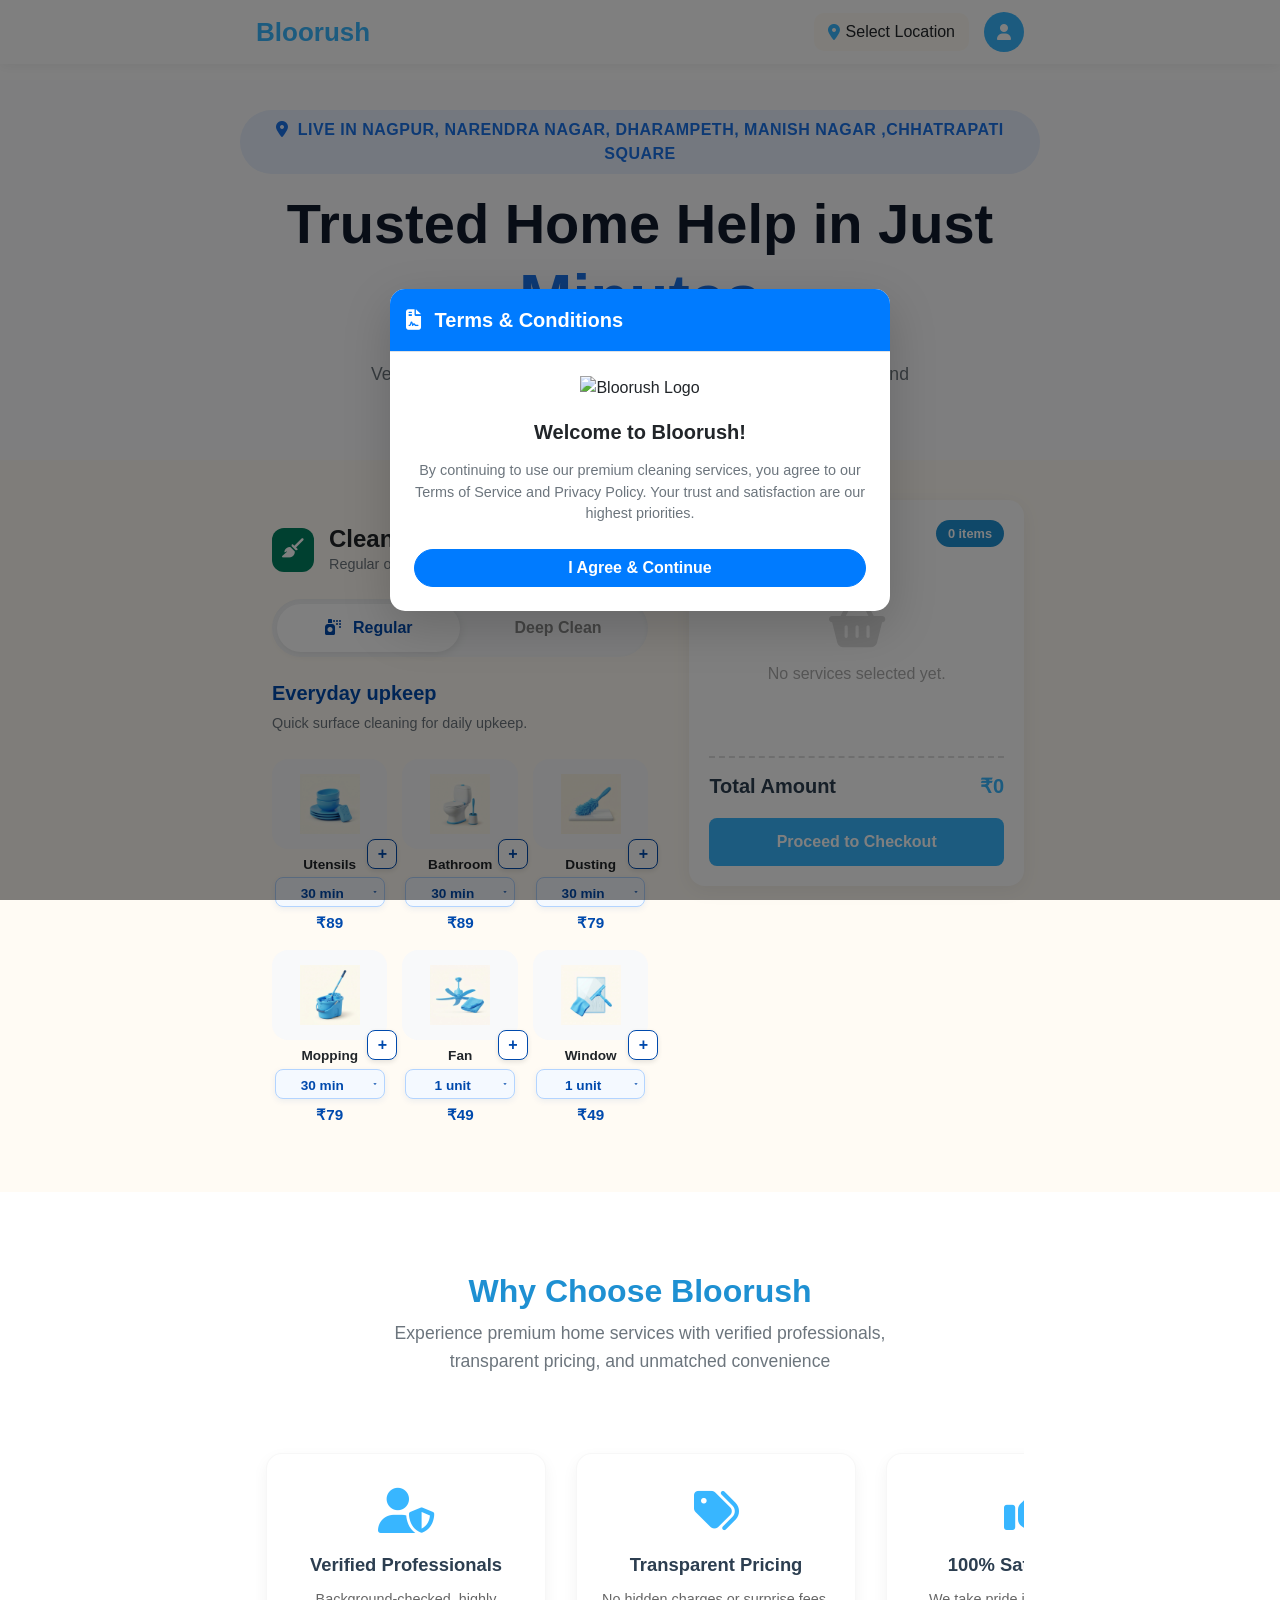
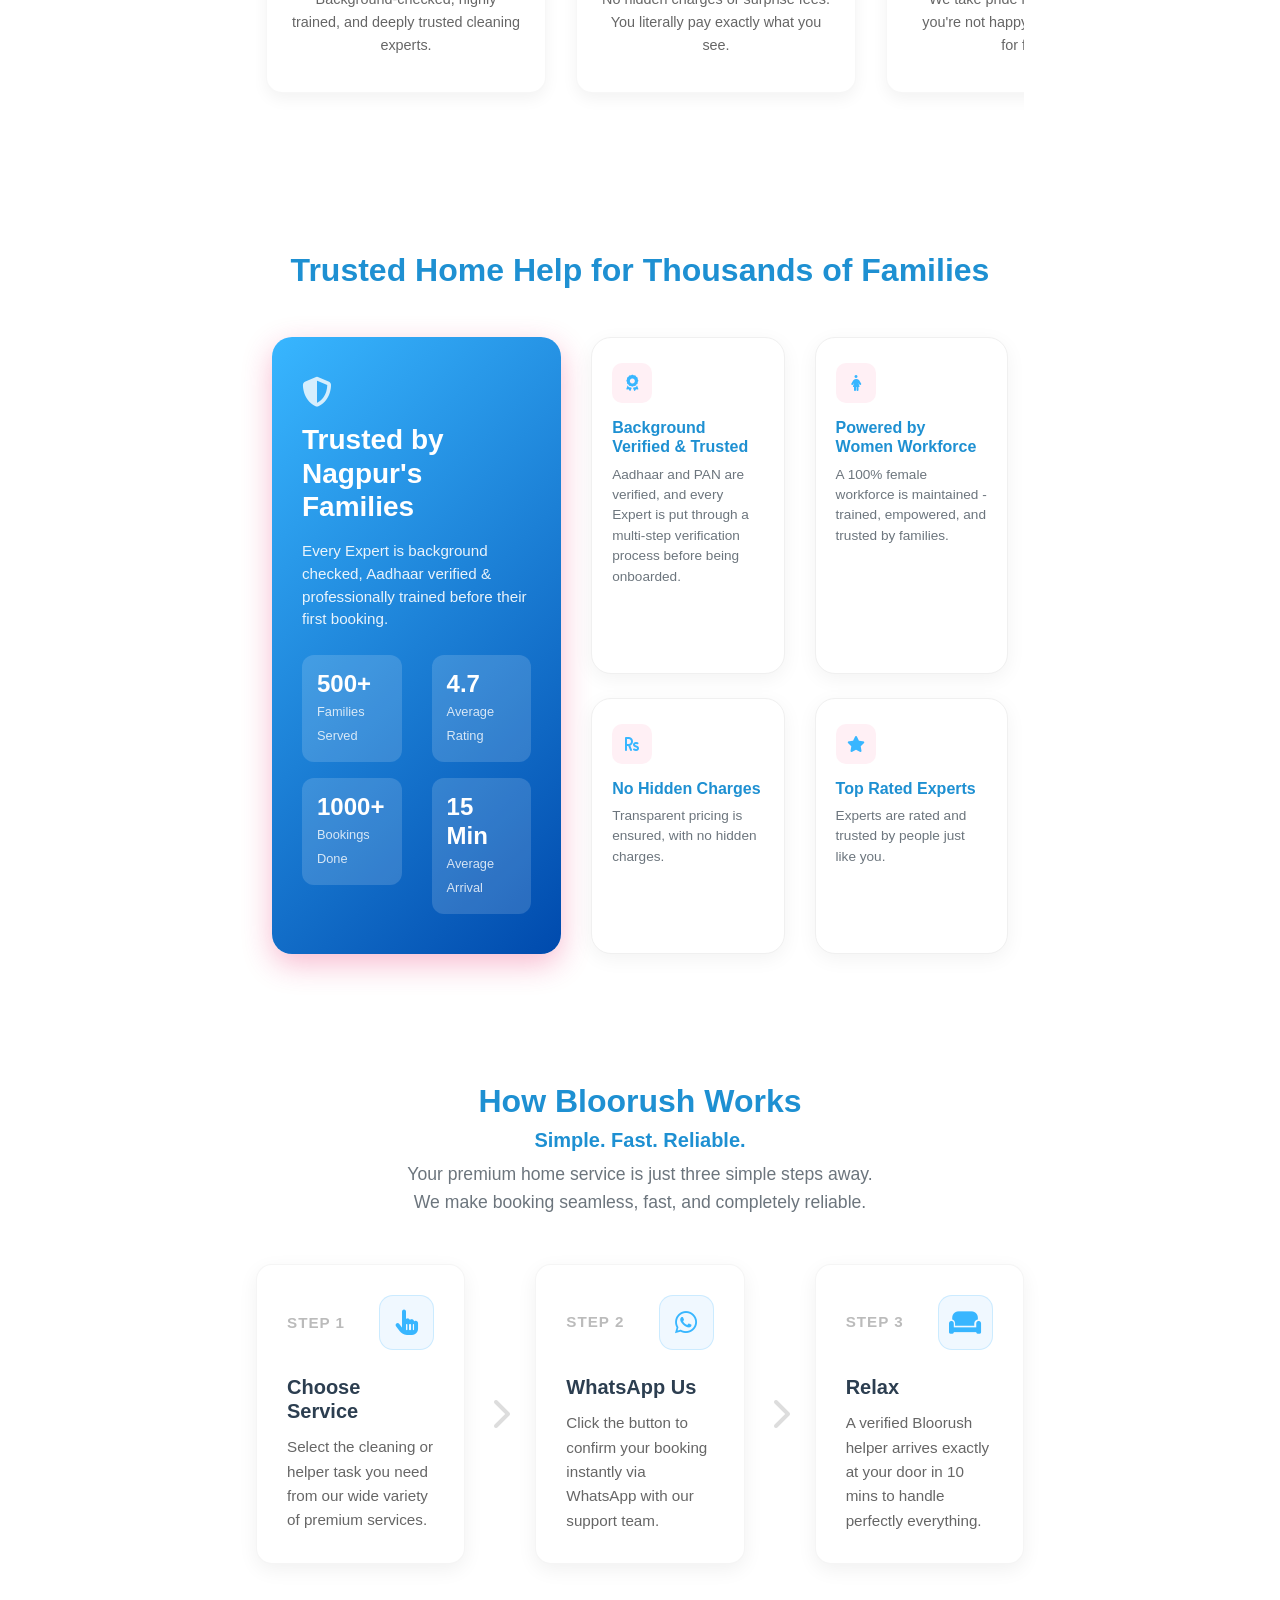
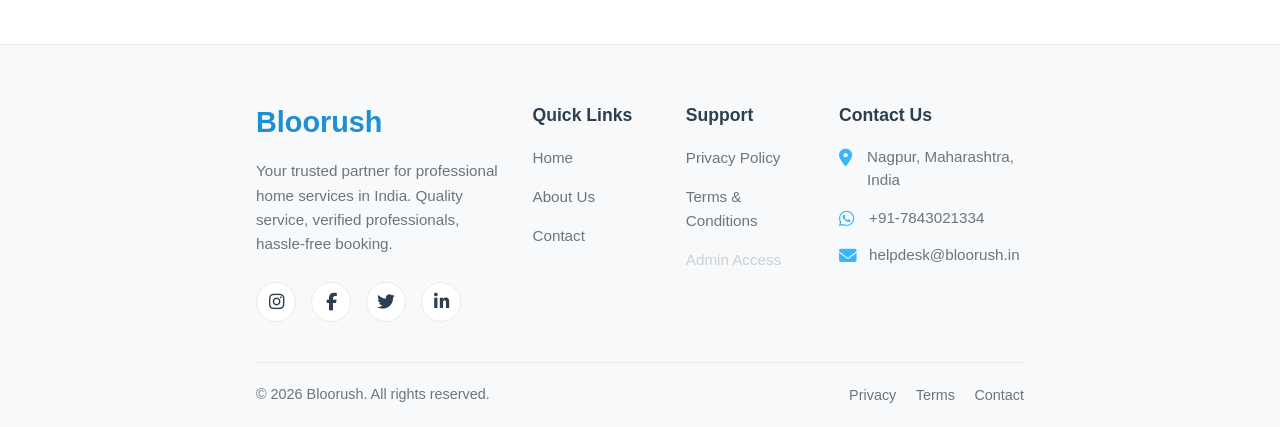
==== index.html @ f69204b5 "Enforce phone number check and refactor analytics recording" ====
<!DOCTYPE html>
<html lang="en">

<head>
    <meta charset="UTF-8">
    <meta name="viewport" content="width=device-width, initial-scale=1.0">
    <meta name="google-site-verification" content="ekHB5J8bv_vwu35SylEJCWi3owZSbwp3M8ECFy2HFas" />
    <title>Bloorush</title>

    <!-- Bootstrap CSS -->
    <link rel="stylesheet" href="https://stackpath.bootstrapcdn.com/bootstrap/4.5.2/css/bootstrap.min.css">

    <!-- Font Awesome -->
    <link rel="stylesheet" href="https://cdnjs.cloudflare.com/ajax/libs/font-awesome/6.5.0/css/all.min.css">

    <!-- Custom CSS -->
    <link rel="stylesheet" href="style.css">
    <!-- Google tag (gtag.js) -->
<script async src="https://www.googletagmanager.com/gtag/js?id=G-ZGQX5KT6FE"></script>
<script>
  window.dataLayer = window.dataLayer || [];
  function gtag(){dataLayer.push(arguments);}
  gtag('js', new Date());

  gtag('config', 'G-ZGQX5KT6FE');
</script>

    <!-- Firebase SDK (v9 compat) -->
    <script src="https://www.gstatic.com/firebasejs/9.22.1/firebase-app-compat.js"></script>
    <script src="https://www.gstatic.com/firebasejs/9.22.1/firebase-firestore-compat.js"></script>

<script src="https://cdn.jsdelivr.net/npm/chart.js"></script>

    <style>
        /* Glassmorphism Admin Dashboard */
        #adminPanelSection {
            background: linear-gradient(135deg, #e0c3fc 0%, #8ec5fc 100%) !important;
        }
        .glass-card {
            background: rgba(255, 255, 255, 0.45) !important;
            backdrop-filter: blur(15px) !important;
            -webkit-backdrop-filter: blur(15px) !important;
            border: 1px solid rgba(255, 255, 255, 0.6) !important;
            box-shadow: 0 8px 32px 0 rgba(31, 38, 135, 0.15) !important;
            border-radius: 20px !important;
        }
        .glass-text {
            color: #2c3e50 !important;
            text-shadow: 0 1px 2px rgba(255,255,255,0.8);
        }
        /* Make nav tabs glassy too */
        #adminTab .nav-link {
            background: rgba(255, 255, 255, 0.2);
            border: 1px solid rgba(255, 255, 255, 0.3);
            border-radius: 12px 12px 0 0;
            margin-right: 5px;
            color: #2c3e50;
            backdrop-filter: blur(5px);
        }
        #adminTab .nav-link.active {
            background: rgba(255, 255, 255, 0.6);
            border-bottom-color: transparent;
            font-weight: 800;
        }
    </style>

</head>

<body>

    <!-- NAVBAR -->
    <nav class="navbar custom-navbar fixed-top">
        <div class="navbar-container">

            <!-- Logo -->
            <div class="logo-text" onclick="reloadPage()">Bloorush</div>

            <!-- Right -->
            <div class="nav-right">

                <!-- Location -->
                <div class="location-box" onclick="getLocation()">
                    <i class="fas fa-map-marker-alt"></i>
                    <span id="locationText">Select Location</span>
                </div>

                <!-- Account -->
                <div class="dropdown">
                    <div class="account-icon" data-toggle="dropdown">
                        <i class="fas fa-user"></i>
                    </div>

                    <div class="dropdown-menu dropdown-menu-right" id="navbarAuthLinks">
                        <!-- Links injected dynamically via JS -->
                        <a class="dropdown-item" href="#" onclick="openLogin(event)">Login / Register</a>
                    </div>
                </div>

            </div>
        </div>
    </nav>

    <!-- BOOKING HISTORY MODAL (PERSISTENT DATA TABLE) -->
    <div class="modal fade" id="bookingModal">
        <div class="modal-dialog modal-dialog-centered modal-lg">
            <div class="modal-content border-0 shadow-lg" style="border-radius: 16px; overflow: hidden;">
                <div class="modal-header border-0 bg-light px-4 py-3 align-items-center">
                    <h5 class="modal-title font-weight-bold" style="color: var(--primary-dark);"><i
                            class="fas fa-history text-primary mr-2"></i>My Bookings</h5>
                    <button type="button" class="close" data-dismiss="modal">&times;</button>
                </div>
                <div class="modal-body p-4" id="bookingModalBody">
                    <!-- Dynamic Table Injected Here via openBookings() -->
                </div>
            </div>
        </div>
    </div>

    <!-- Auth Modal (Login/Signup) -->
    <div class="modal fade auth-modal" id="loginModal">
        <div class="modal-dialog modal-dialog-centered">
            <div class="modal-content auth-content">

                <div class="auth-header">
                    <button type="button" class="close text-white" data-dismiss="modal">&times;</button>
                    <h4 class="text-center mb-0" id="authTitle">Welcome Back</h4>
                    <p class="text-center text-white-50 mb-0 mt-1" id="authSubtitle">Login to continue</p>
                </div>

                <div class="auth-body p-4">
                    

                    <!-- Toggle Name Field for Signup -->
                    <div class="input-group mb-3 signup-field" style="display: none;">
                        <div class="input-group-prepend">
                            <span class="input-group-text"><i class="fas fa-user"></i></span>
                        </div>
                        <input type="text" class="form-control" placeholder="Full Name">
                    </div>

                    <div class="input-group mb-3">
                        <div class="input-group-prepend">
                            <span class="input-group-text"><i class="fas fa-envelope"></i></span>
                        </div>
                        <input type="email" class="form-control" placeholder="Email Address">
                    </div>

                    <div class="input-group mb-3">
                        <div class="input-group-prepend">
                            <span class="input-group-text"><i class="fas fa-lock"></i></span>
                        </div>
                        <input type="password" class="form-control" placeholder="Password">
                    </div>

                    <button class="btn auth-submit-btn btn-block shadow-sm" id="authSubmitBtn">Login</button>

                    <div class="text-center mt-3">
                        <span class="text-muted" id="authFooterText">Don't have an account?</span>
                        <a href="#" class="font-weight-bold ml-1" id="toggleAuthMode">Sign Up</a>
                    </div>
                </div>

            </div>
        </div>
    </div>

    <!-- Toast Container -->
    <div style="position: fixed; top: 100px; right: 20px; z-index: 9999;">
        <div id="authToast" class="toast hide" data-delay="4000"
            style="min-width: 250px; border-radius: 8px; box-shadow: 0 4px 12px rgba(0,0,0,0.15);">
            <div class="toast-header" style="border-radius: 8px 8px 0 0;">
                <i class="fas fa-bell mr-2" style="color: var(--primary);"></i>
                <strong class="mr-auto" id="toastTitle">Notification</strong>
                <button type="button" class="ml-2 mb-1 close" data-dismiss="toast">&times;</button>
            </div>
            <div class="toast-body bg-white" id="toastBody" style="border-radius: 0 0 8px 8px; color: #333;">
                Message goes here.
            </div>
        </div>
    </div>


    <!-- MAIN SPA WRAPPER -->
    <div id="homeView">

        <!-- HERO COMPONENT -->
        <section class="hero-section text-center" style="padding: 30px 20px 30px; background-color: #fcfdfe;">
            <div class="hero-container mx-auto" style="width: 100%; max-width: 800px;">
                <span class="badge badge-pill mb-3 px-3 py-2"
                    style="background-color: #e8f0fe; color: #1a73e8; font-weight: 700; font-size: 1rem; letter-spacing: 0.5px; white-space: normal; height: auto; text-align: center; line-height: 1.5; max-width: 100%;">
                    <i class="fas fa-map-marker-alt mr-1"></i> LIVE IN NAGPUR, NARENDRA NAGAR, DHARAMPETH, MANISH NAGAR
                    ,CHHATRAPATI SQUARE
                </span>
                <h1 class="font-weight-bold"
                    style="font-size: clamp(2.2rem, 5vw, 3.5rem); color: #111a2c; line-height: 1.2;">
                    Trusted Home Help in Just
                </h1>
                <h1 class="font-weight-bold position-relative d-inline-block"
                    style="font-size: clamp(2.5rem, 6vw, 4rem); color: #1a73e8; margin-top: -5px;">
                    Minutes
                    <div
                        style="height: 6px; background-color: #fbbc05; width: 100%; position: absolute; bottom: 8px; left: 0; z-index: -1;">
                    </div>
                </h1>
                <p class="text-muted mt-3 mx-auto" style="font-size: 1.1rem; max-width: 600px;">
                    Verified helpers for quick cleaning & household tasks. Fast, safe, and transparent.
                </p>
            </div>
        </section>

        <!-- OFFERS SECTION (Mobile Only) -->
        <section class="offers-section d-block d-md-none mb-4 mt-2 px-3 overflow-hidden">
            <div id="offersSlider" class="offers-slider d-flex no-scrollbar"
                style="gap: 15px; overflow-x: auto; scroll-snap-type: x mandatory; padding-bottom: 10px; -webkit-overflow-scrolling: touch;">
                <!-- Offer Card 1 -->
                <div class="offer-card text-left"
                    style="min-width: 85vw; max-width: 400px; width: 100%; scroll-snap-align: center; background: linear-gradient(135deg, #0099ff, #004aad); border-radius: 16px; padding: 20px; color: white; position: relative; overflow: hidden; box-shadow: 0 4px 15px rgba(0,74,173,0.3);">
                    <h3 class="font-weight-bold" style="font-family: 'Open Sans', 'IBM Plex Sans', sans-serif;">First
                        Order?</h3>
                    <div
                        style="background: rgba(255,255,255,0.2); padding: 10px 15px; border-radius: 10px; display: inline-block; margin: 10px 0; border: 1px solid rgba(255,255,255,0.4);">
                        <span style="font-size: 0.9rem;">Pay only</span><br>
                        <span class="font-weight-bold" style="font-size: 2rem;">₹49</span>
                    </div>
                    <p style="font-size: 0.85rem; margin-bottom: 15px;">Experience our premium service.</p>
                    <button class="btn btn-dark" style="border-radius: 20px; font-weight: bold; padding: 5px 20px;"
                        onclick="bookFirstOrderOffer()">BOOK
                        NOW</button>
                    <i class="fas fa-gift"
                        style="position: absolute; right: -10px; bottom: -20px; font-size: 120px; opacity: 0.2;"></i>
                </div>

                <!-- Offer Card 2 -->
                <div class="offer-card text-left"
                    style="min-width: 85vw; max-width: 400px; width: 100%; scroll-snap-align: center; background: linear-gradient(135deg, #a18cd1, #fbc2eb); border-radius: 16px; padding: 20px; color: white; position: relative; overflow: hidden; box-shadow: 0 4px 15px rgba(161,140,209,0.3);">
                    <h3 class="font-weight-bold" style="font-family: 'Open Sans', 'IBM Plex Sans', sans-serif;">Premium
                        Subscriptions</h3>
                    <div
                        style="background: rgba(255,255,255,0.2); padding: 10px 15px; border-radius: 10px; display: inline-block; margin: 10px 0; border: 1px solid rgba(255,255,255,0.4);">
                        <span style="font-size: 0.9rem;">Monthly plans</span><br>
                        <span class="font-weight-bold" style="font-size: 1.5rem;">coming soon</span>
                    </div>
                    <p style="font-size: 0.85rem; margin-bottom: 15px;">Regular clean, less hassle.</p>
                    <button class="btn btn-dark"
                        style="border-radius: 20px; font-weight: bold; padding: 5px 20px; opacity: 0.7;" disabled>COMING
                        SOON</button>
                    <i class="fas fa-calendar-alt"
                        style="position: absolute; right: -10px; bottom: -20px; font-size: 120px; opacity: 0.2;"></i>
                </div>
            </div>
            <!-- Dot Indicators -->
            <div id="offerDotsContainer" class="d-flex justify-content-center mt-2" style="gap: 5px;">
                <div class="offer-dot"
                    style="width: 20px; height: 6px; border-radius: 3px; background: #333; transition: all 0.3s ease;">
                </div>
                <div class="offer-dot"
                    style="width: 6px; height: 6px; border-radius: 3px; background: #ccc; transition: all 0.3s ease;">
                </div>
            </div>
        </section>



        <!-- Services -->
        <section class="services-section">
            <div class="services-container">

                <!-- LEFT: SERVICES WRAPPER CARD -->
                <div id="cleaningModeSection" class="services-main-card px-3"
                    style="background: transparent; box-shadow: none;">

                    <div class="d-flex align-items-center mb-1">
                        <div style="background: #008060; padding: 10px; border-radius: 12px; margin-right: 15px;">
                            <i class="fas fa-broom" style="color: white; font-size: 1.2rem;"></i>
                        </div>
                        <div>
                            <h4 class="font-weight-bold mb-0"
                                style="font-family: 'Open Sans', 'IBM Plex Sans', sans-serif;">Cleaning Mode</h4>
                            <p class="text-muted mb-0" style="font-size: 0.9rem;">Regular or deep cleaning for your home
                            </p>
                        </div>
                    </div>

                    <!-- Toggle -->
                    <div class="cleaning-mode-toggle mt-4 mb-4"
                        style="background: #f8f9fa; border-radius: 30px; display: flex; padding: 5px; box-shadow: inset 0 2px 5px rgba(0,0,0,0.05);">
                        <div class="mode-btn active" id="regularModeBtn" onclick="toggleCleaningMode('regular')"
                            style="flex: 1; text-align: center; padding: 12px; border-radius: 25px; background: #fff; box-shadow: 0 2px 10px rgba(0,0,0,0.1); color: #004aad; font-weight: bold; cursor: pointer; transition: all 0.3s;">
                            <i class="fas fa-spray-can mr-2"></i> Regular
                        </div>
                        <div class="mode-btn" id="deepModeBtn" onclick="toggleCleaningMode('deep')"
                            style="flex: 1; text-align: center; padding: 12px; border-radius: 25px; color: #888; font-weight: bold; cursor: pointer; transition: all 0.3s;">
                            <i class="fas fa-sparkles mr-2"></i> Deep Clean
                        </div>
                    </div>

                    <h5 class="font-weight-bold" style="color: #004aad;">Everyday upkeep</h5>
                    <p class="text-muted mb-4" style="font-size: 0.9rem;">Quick surface cleaning for daily upkeep.</p>

                    <!-- Grid -->
                    <div id="deepCleanPlaceholder" class="text-center py-5"
                        style="display: none; background: linear-gradient(135deg, #e0f2fe 0%, #ffffff 100%); border-radius: 20px; border: 2px dashed #bae6fd; margin-bottom: 20px; box-shadow: 0 10px 30px rgba(0, 74, 173, 0.05); position: relative; overflow: hidden;">
                        <div style="position: absolute; top: -20px; right: -20px; opacity: 0.1;">
                            <i class="fas fa-gem" style="font-size: 150px; color: #004aad;"></i>
                        </div>
                        <div class="mb-4" style="animation: pulse 2s infinite;">
                            <div
                                style="width: 80px; height: 80px; background: #004aad; border-radius: 50%; display: flex; align-items: center; justify-content: center; margin: 0 auto; box-shadow: 0 4px 15px rgba(0,74,173,0.3);">
                                <i class="fas fa-sparkles" style="font-size: 35px; color: white;"></i>
                            </div>
                        </div>
                        <h3 class="font-weight-bold"
                            style="color: #004aad; font-family: 'Open Sans', 'IBM Plex Sans', sans-serif;">Deep Clean
                            Launching Soon!</h3>
                        <p class="text-muted mt-2 mx-auto" style="max-width: 400px; font-size: 1.05rem;">We are
                            finalizing our premium intensive cleaning protocols to give your home the perfect shine.
                            <br><strong style="color: #004aad;">Stay Tuned!</strong>
                        </p>
                        <button class="btn mt-3 px-4 py-2"
                            style="background: #004aad; color: white; border-radius: 25px; font-weight: bold; box-shadow: 0 4px 10px rgba(0,74,173,0.2);">Notify
                            Me</button>
                    </div>
                    <div class="services-grid" style="display: grid; grid-template-columns: repeat(3, 1fr); gap: 15px;">

                        <!-- Item 1 -->
                        <div class="service-grid-item" style="text-align: center;" data-name="Utensils Cleaning"
                            data-base-price="89">
                            <div class="img-container"
                                style="background: #f8f9fa; border-radius: 16px; padding: 15px; position: relative; margin-bottom: 8px;">

                                <img src="assets/service_utensils_icon.png" alt="Utensils"
                                    style="width: 100%; object-fit: contain; height: 60px;">

                                <div class="grid-btn-wrapper" style="position: absolute; bottom: -10px; right: -5px;">
                                    <button class="add-btn-small"
                                        onclick="addDynamicService(this, 'Utensils Cleaning')">+</button>
                                    <div class="counter-pill-grid"
                                        style="display:none; background: white; border: 1px solid #004aad; border-radius: 8px; color: #004aad; font-weight: bold; padding: 2px 5px; height: 30px; align-items: center; gap: 5px; box-shadow: 0 2px 5px rgba(0,0,0,0.1);">
                                        <button style="border:none; background:none; color:#004aad; padding: 0 5px;"
                                            onclick="updateCountFromDynamicGrid(this, 'Utensils Cleaning', -1)">-</button>
                                        <span>1</span>
                                        <button style="border:none; background:none; color:#004aad; padding: 0 5px;"
                                            onclick="updateCountFromDynamicGrid(this, 'Utensils Cleaning', 1)">+</button>
                                    </div>
                                </div>
                            </div>
                            <h6 class="font-weight-bold mb-0" style="font-size: 0.85rem;">Utensils</h6>
                            <select class="custom-select custom-select-sm mb-1 mt-1 service-duration-select"
                                style="font-size: 0.85rem; font-weight: 600; border-radius: 8px; width: 95%; text-align: center; text-align-last: center; margin: 6px auto; display: block; background-color: #f4f9ff; color: #004aad; border: 1px solid #b3d4ff; padding: 6px 20px 6px 5px; box-shadow: 0 2px 6px rgba(0,74,173,0.08); cursor: pointer; appearance: none; -webkit-appearance: none; background-image: url('data:image/svg+xml;utf8,<svg fill=%22%23004aad%22 height=%2224%22 viewBox=%220 0 24 24%22 width=%2224%22 xmlns=%22http://www.w3.org/2000/svg%22><path d=%22M7 10l5 5 5-5z%22/><path d=%22M0 0h24v24H0z%22 fill=%22none%22/></svg>'); background-repeat: no-repeat; background-position-x: 95%; background-position-y: 50%; outline: none; transition: all 0.2s ease;"
                                onmouseover="this.style.borderColor='#004aad'"
                                onmouseout="this.style.borderColor='#b3d4ff'"
                                onchange="updateServicePrice(this, 'Utensils Cleaning')">
                                <option value="30 min" data-price="89">30 min</option>
                                <option value="45 min" data-price="129">45 min</option>
                                <option value="60 min" data-price="169">60 min</option>
                                <option value="90 min" data-price="239">90 min</option>
                            </select>
                            <span class="font-weight-bold price-label service-display-price"
                                style="color: #004aad; font-size: 0.95rem;">₹89</span>
                        </div>

                        <!-- Item 2 -->
                        <div class="service-grid-item" style="text-align: center;" data-name="Bathroom Cleaning"
                            data-base-price="99">
                            <div class="img-container"
                                style="background: #f8f9fa; border-radius: 16px; padding: 15px; position: relative; margin-bottom: 8px;">
                                <img src="assets/service_bathroom_icon.png" alt="Bathroom"
                                    style="width: 100%; object-fit: contain; height: 60px;">
                                <div class="grid-btn-wrapper" style="position: absolute; bottom: -10px; right: -5px;">
                                    <button class="add-btn-small"
                                        onclick="addDynamicService(this, 'Bathroom Cleaning')">+</button>
                                    <div class="counter-pill-grid"
                                        style="display:none; background: white; border: 1px solid #004aad; border-radius: 8px; color: #004aad; font-weight: bold; padding: 2px 5px; height: 30px; align-items: center; gap: 5px; box-shadow: 0 2px 5px rgba(0,0,0,0.1);">
                                        <button style="border:none; background:none; color:#004aad; padding: 0 5px;"
                                            onclick="updateCountFromDynamicGrid(this, 'Bathroom Cleaning', -1)">-</button>
                                        <span>1</span>
                                        <button style="border:none; background:none; color:#004aad; padding: 0 5px;"
                                            onclick="updateCountFromDynamicGrid(this, 'Bathroom Cleaning', 1)">+</button>
                                    </div>
                                </div>
                            </div>
                            <h6 class="font-weight-bold mb-0" style="font-size: 0.85rem;">Bathroom</h6>
                            <select class="custom-select custom-select-sm mb-1 mt-1 service-duration-select"
                                style="font-size: 0.85rem; font-weight: 600; border-radius: 8px; width: 95%; text-align: center; text-align-last: center; margin: 6px auto; display: block; background-color: #f4f9ff; color: #004aad; border: 1px solid #b3d4ff; padding: 6px 20px 6px 5px; box-shadow: 0 2px 6px rgba(0,74,173,0.08); cursor: pointer; appearance: none; -webkit-appearance: none; background-image: url('data:image/svg+xml;utf8,<svg fill=%22%23004aad%22 height=%2224%22 viewBox=%220 0 24 24%22 width=%2224%22 xmlns=%22http://www.w3.org/2000/svg%22><path d=%22M7 10l5 5 5-5z%22/><path d=%22M0 0h24v24H0z%22 fill=%22none%22/></svg>'); background-repeat: no-repeat; background-position-x: 95%; background-position-y: 50%; outline: none; transition: all 0.2s ease;"
                                onmouseover="this.style.borderColor='#004aad'"
                                onmouseout="this.style.borderColor='#b3d4ff'"
                                onchange="updateServicePrice(this, 'Bathroom Cleaning')">
                                <option value="30 min" data-price="89">30 min</option>
                                <option value="45 min" data-price="149">45 min</option>
                                <option value="60 min" data-price="189">60 min</option>
                                <option value="90 min" data-price="239">90 min</option>
                            </select>
                            <span class="font-weight-bold price-label service-display-price"
                                style="color: #004aad; font-size: 0.95rem;">₹89</span>
                        </div>

                        <!-- Item 3 -->
                        <div class="service-grid-item" style="text-align: center;" data-name="Home Dusting"
                            data-base-price="79">
                            <div class="img-container"
                                style="background: #f8f9fa; border-radius: 16px; padding: 15px; position: relative; margin-bottom: 8px;">
                                <img src="assets/service_dusting_icon.png" alt="Dusting"
                                    style="width: 100%; object-fit: contain; height: 60px;">
                                <div class="grid-btn-wrapper" style="position: absolute; bottom: -10px; right: -5px;">
                                    <button class="add-btn-small"
                                        onclick="addDynamicService(this, 'Home Dusting')">+</button>
                                    <div class="counter-pill-grid"
                                        style="display:none; background: white; border: 1px solid #004aad; border-radius: 8px; color: #004aad; font-weight: bold; padding: 2px 5px; height: 30px; align-items: center; gap: 5px; box-shadow: 0 2px 5px rgba(0,0,0,0.1);">
                                        <button style="border:none; background:none; color:#004aad; padding: 0 5px;"
                                            onclick="updateCountFromDynamicGrid(this, 'Home Dusting', -1)">-</button>
                                        <span>1</span>
                                        <button style="border:none; background:none; color:#004aad; padding: 0 5px;"
                                            onclick="updateCountFromDynamicGrid(this, 'Home Dusting', 1)">+</button>
                                    </div>
                                </div>
                            </div>
                            <h6 class="font-weight-bold mb-0" style="font-size: 0.85rem;">Dusting</h6>
                            <select class="custom-select custom-select-sm mb-1 mt-1 service-duration-select"
                                style="font-size: 0.85rem; font-weight: 600; border-radius: 8px; width: 95%; text-align: center; text-align-last: center; margin: 6px auto; display: block; background-color: #f4f9ff; color: #004aad; border: 1px solid #b3d4ff; padding: 6px 20px 6px 5px; box-shadow: 0 2px 6px rgba(0,74,173,0.08); cursor: pointer; appearance: none; -webkit-appearance: none; background-image: url('data:image/svg+xml;utf8,<svg fill=%22%23004aad%22 height=%2224%22 viewBox=%220 0 24 24%22 width=%2224%22 xmlns=%22http://www.w3.org/2000/svg%22><path d=%22M7 10l5 5 5-5z%22/><path d=%22M0 0h24v24H0z%22 fill=%22none%22/></svg>'); background-repeat: no-repeat; background-position-x: 95%; background-position-y: 50%; outline: none; transition: all 0.2s ease;"
                                onmouseover="this.style.borderColor='#004aad'"
                                onmouseout="this.style.borderColor='#b3d4ff'"
                                onchange="updateServicePrice(this, 'Home Dusting')">
                                <option value="30 min" data-price="79">30 min</option>
                                <option value="45 min" data-price="119">45 min</option>
                                <option value="60 min" data-price="159">60 min</option>
                                <option value="90 min" data-price="219">90 min</option>
                            </select>
                            <span class="font-weight-bold price-label service-display-price"
                                style="color: #004aad; font-size: 0.95rem;">₹79</span>
                        </div>

                        <!-- Item 4 -->
                        <div class="service-grid-item" style="text-align: center;" data-name="Mopping & Sweeping"
                            data-base-price="79">
                            <div class="img-container"
                                style="background: #f8f9fa; border-radius: 16px; padding: 15px; position: relative; margin-bottom: 8px;">
                                <img src="assets/service_mopping_icon.png" alt="Mopping"
                                    style="width: 100%; object-fit: contain; height: 60px;">
                                <div class="grid-btn-wrapper" style="position: absolute; bottom: -10px; right: -5px;">
                                    <button class="add-btn-small"
                                        onclick="addDynamicService(this, 'Mopping & Sweeping')">+</button>
                                    <div class="counter-pill-grid"
                                        style="display:none; background: white; border: 1px solid #004aad; border-radius: 8px; color: #004aad; font-weight: bold; padding: 2px 5px; height: 30px; align-items: center; gap: 5px; box-shadow: 0 2px 5px rgba(0,0,0,0.1);">
                                        <button style="border:none; background:none; color:#004aad; padding: 0 5px;"
                                            onclick="updateCountFromDynamicGrid(this, 'Mopping & Sweeping', -1)">-</button>
                                        <span>1</span>
                                        <button style="border:none; background:none; color:#004aad; padding: 0 5px;"
                                            onclick="updateCountFromDynamicGrid(this, 'Mopping & Sweeping', 1)">+</button>
                                    </div>
                                </div>
                            </div>
                            <h6 class="font-weight-bold mb-0" style="font-size: 0.85rem;">Mopping</h6>
                            <select class="custom-select custom-select-sm mb-1 mt-1 service-duration-select"
                                style="font-size: 0.85rem; font-weight: 600; border-radius: 8px; width: 95%; text-align: center; text-align-last: center; margin: 6px auto; display: block; background-color: #f4f9ff; color: #004aad; border: 1px solid #b3d4ff; padding: 6px 20px 6px 5px; box-shadow: 0 2px 6px rgba(0,74,173,0.08); cursor: pointer; appearance: none; -webkit-appearance: none; background-image: url('data:image/svg+xml;utf8,<svg fill=%22%23004aad%22 height=%2224%22 viewBox=%220 0 24 24%22 width=%2224%22 xmlns=%22http://www.w3.org/2000/svg%22><path d=%22M7 10l5 5 5-5z%22/><path d=%22M0 0h24v24H0z%22 fill=%22none%22/></svg>'); background-repeat: no-repeat; background-position-x: 95%; background-position-y: 50%; outline: none; transition: all 0.2s ease;"
                                onmouseover="this.style.borderColor='#004aad'"
                                onmouseout="this.style.borderColor='#b3d4ff'"
                                onchange="updateServicePrice(this, 'Mopping & Sweeping')">
                                <option value="30 min" data-price="79">30 min</option>
                                <option value="45 min" data-price="119">45 min</option>
                                <option value="60 min" data-price="159">60 min</option>
                                <option value="90 min" data-price="219">90 min</option>
                            </select>
                            <span class="font-weight-bold price-label service-display-price"
                                style="color: #004aad; font-size: 0.95rem;">₹79</span>
                        </div>

                        <!-- Item 5 -->
                        <div class="service-grid-item" style="text-align: center;" data-name="Fan Cleaning"
                            data-base-price="49">
                            <div class="img-container"
                                style="background: #f8f9fa; border-radius: 16px; padding: 15px; position: relative; margin-bottom: 8px;">
                                <img src="assets/service_fan_icon.png" alt="Fan"
                                    style="width: 100%; object-fit: contain; height: 60px;">
                                <div class="grid-btn-wrapper" style="position: absolute; bottom: -10px; right: -5px;">
                                    <button class="add-btn-small"
                                        onclick="addDynamicService(this, 'Fan Cleaning')">+</button>
                                    <div class="counter-pill-grid"
                                        style="display:none; background: white; border: 1px solid #004aad; border-radius: 8px; color: #004aad; font-weight: bold; padding: 2px 5px; height: 30px; align-items: center; gap: 5px; box-shadow: 0 2px 5px rgba(0,0,0,0.1);">
                                        <button style="border:none; background:none; color:#004aad; padding: 0 5px;"
                                            onclick="updateCountFromDynamicGrid(this, 'Fan Cleaning', -1)">-</button>
                                        <span>1</span>
                                        <button style="border:none; background:none; color:#004aad; padding: 0 5px;"
                                            onclick="updateCountFromDynamicGrid(this, 'Fan Cleaning', 1)">+</button>
                                    </div>
                                </div>
                            </div>
                            <h6 class="font-weight-bold mb-0" style="font-size: 0.85rem;">Fan</h6>
                            <select class="custom-select custom-select-sm mb-1 mt-1 service-duration-select"
                                style="font-size: 0.85rem; font-weight: 600; border-radius: 8px; width: 95%; text-align: center; text-align-last: center; margin: 6px auto; display: block; background-color: #f4f9ff; color: #004aad; border: 1px solid #b3d4ff; padding: 6px 20px 6px 5px; box-shadow: 0 2px 6px rgba(0,74,173,0.08); cursor: pointer; appearance: none; -webkit-appearance: none; background-image: url('data:image/svg+xml;utf8,<svg fill=%22%23004aad%22 height=%2224%22 viewBox=%220 0 24 24%22 width=%2224%22 xmlns=%22http://www.w3.org/2000/svg%22><path d=%22M7 10l5 5 5-5z%22/><path d=%22M0 0h24v24H0z%22 fill=%22none%22/></svg>'); background-repeat: no-repeat; background-position-x: 95%; background-position-y: 50%; outline: none; transition: all 0.2s ease;"
                                onmouseover="this.style.borderColor='#004aad'"
                                onmouseout="this.style.borderColor='#b3d4ff'"
                                onchange="updateServicePrice(this, 'Fan Cleaning')">
                                <option value="1 unit" data-price="49">1 unit</option>
                                <option value="2 unit" data-price="98">2 unit</option>
                                <option value="3 unit" data-price="147">3 unit</option>
                                <option value="4 unit" data-price="196">4 unit</option>
                            </select>
                            <span class="font-weight-bold price-label service-display-price"
                                style="color: #004aad; font-size: 0.95rem;">₹49</span>
                        </div>

                        <!-- Item 6 -->
                        <div class="service-grid-item" style="text-align: center;" data-name="Window Cleaning"
                            data-base-price="49">
                            <div class="img-container"
                                style="background: #f8f9fa; border-radius: 16px; padding: 15px; position: relative; margin-bottom: 8px;">
                                <img src="assets/service_window_icon.png" alt="Window"
                                    style="width: 100%; object-fit: contain; height: 60px;">
                                <div class="grid-btn-wrapper" style="position: absolute; bottom: -10px; right: -5px;">
                                    <button class="add-btn-small"
                                        onclick="addDynamicService(this, 'Window Cleaning')">+</button>
                                    <div class="counter-pill-grid"
                                        style="display:none; background: white; border: 1px solid #004aad; border-radius: 8px; color: #004aad; font-weight: bold; padding: 2px 5px; height: 30px; align-items: center; gap: 5px; box-shadow: 0 2px 5px rgba(0,0,0,0.1);">
                                        <button style="border:none; background:none; color:#004aad; padding: 0 5px;"
                                            onclick="updateCountFromDynamicGrid(this, 'Window Cleaning', -1)">-</button>
                                        <span>1</span>
                                        <button style="border:none; background:none; color:#004aad; padding: 0 5px;"
                                            onclick="updateCountFromDynamicGrid(this, 'Window Cleaning', 1)">+</button>
                                    </div>
                                </div>
                            </div>
                            <h6 class="font-weight-bold mb-0" style="font-size: 0.85rem;">Window</h6>
                            <select class="custom-select custom-select-sm mb-1 mt-1 service-duration-select"
                                style="font-size: 0.85rem; font-weight: 600; border-radius: 8px; width: 95%; text-align: center; text-align-last: center; margin: 6px auto; display: block; background-color: #f4f9ff; color: #004aad; border: 1px solid #b3d4ff; padding: 6px 20px 6px 5px; box-shadow: 0 2px 6px rgba(0,74,173,0.08); cursor: pointer; appearance: none; -webkit-appearance: none; background-image: url('data:image/svg+xml;utf8,<svg fill=%22%23004aad%22 height=%2224%22 viewBox=%220 0 24 24%22 width=%2224%22 xmlns=%22http://www.w3.org/2000/svg%22><path d=%22M7 10l5 5 5-5z%22/><path d=%22M0 0h24v24H0z%22 fill=%22none%22/></svg>'); background-repeat: no-repeat; background-position-x: 95%; background-position-y: 50%; outline: none; transition: all 0.2s ease;"
                                onmouseover="this.style.borderColor='#004aad'"
                                onmouseout="this.style.borderColor='#b3d4ff'"
                                onchange="updateServicePrice(this, 'Window Cleaning')">
                                <option value="1 unit" data-price="49">1 unit</option>
                                <option value="2 unit" data-price="98">2 unit</option>
                                <option value="3 unit" data-price="147">3 unit</option>
                                <option value="4 unit" data-price="196">4 unit</option>
                            </select>
                            <span class="font-weight-bold price-label service-display-price"
                                style="color: #004aad; font-size: 0.95rem;">₹49</span>
                        </div>

                    </div>
                </div> <!-- End services-main-card -->

                <!-- RIGHT: CART -->
                <div class="services-right">
                    <div class="cart-header-wrapper">
                        <h4 class="cart-header-title">Your Cart</h4>
                        <span class="cart-items-pill" id="cartItemsPill">0 items</span>
                    </div>

                    <div class="cart-empty" id="cartEmpty">
                        <i class="fas fa-shopping-basket"></i>
                        <p>No services selected yet.</p>
                    </div>

                    <div id="cartItems">
                        <!-- Items injected via JS -->
                    </div>

                    <div class="cart-total mt-4 pt-3"
                        style="border-top: 2px dashed #ddd; display: flex; justify-content: space-between; align-items: center;">
                        <h5>Total Amount</h5>
                        <h5 style="color: var(--primary); font-weight: bold;">₹<span id="totalPrice">0</span></h5>
                    </div>

                    <button class="checkout-btn" onclick="proceedToCheckout()">Proceed to Checkout</button>
                </div>

            </div>
        </section>

        <!-- CHECKOUT SECTION (Hidden by default) -->
        <section class="checkout-section" id="checkoutSection">
            <div class="checkout-container">
                <button class="back-btn" onclick="backToServices()"><i class="fas fa-arrow-left mr-2"></i>Back to
                    Services</button>

                <!-- LEFT 50%: LOGIN OR MAID ANIMATION -->
                <div class="checkout-left text-center"
                    style="display: flex; flex-direction: column; justify-content: center;">
                    <!-- State 1: Not Logged In -->
                    <div id="checkoutLoginState">
                        <i class="fas fa-lock text-muted mb-3" style="font-size: 40px;"></i>
                        <h4 class="font-weight-bold mb-3">Login to Checkout</h4>
                        <p class="text-muted mb-4">Please log in or sign up to finalize your booking.</p>
                        <button class="btn checkout-btn px-5 py-2 mt-0 w-auto" style="border-radius: 8px;"
                            onclick="$('#loginModal').modal('show')">Login / Sign Up</button>
                    </div>

                    <!-- State 2: Logged In (Animated Maid) -->
                    <div id="checkoutLoggedState" style="display: none; position: relative;">
                        <div class="maid-animation" style="margin-bottom: 30px;">
                            <span
                                style="font-size: 100px; display: inline-block; position: relative; animation: floatMaid 3s ease-in-out infinite;">
                                🧹
                                <i class="fas fa-sparkles"
                                    style="position: absolute; top: -15px; right: -25px; font-size: 30px; color: #ffc107; animation: pulseSparkle 1.5s infinite alternate;"></i>
                            </span>
                        </div>
                        <h3 class="font-weight-bold mb-2">Ready, <span id="checkoutUserName"
                                style="color: var(--primary);">User</span>!</h3>
                        <p class="text-muted" style="font-size: 1.1rem; line-height: 1.6;">Our verified professionals
                            are
                            eagerly waiting.<br>Just confirm your payment to book your slot.</p>
                    </div>
                </div>

                <!-- RIGHT 50%: ORDER SUMMARY -->
                <div class="checkout-right">
                    <h4 class="font-weight-bold mb-4">Order Summary</h4>
                    <div id="checkoutSummaryItems">
                        <!-- Items injected via JS -->
                    </div>
                    <div class="cart-total mt-4 pt-3" style="border-top: 2px dashed #ddd;">
                        <h5>Total Amount</h5>
                        <h5 style="color: var(--primary); font-weight: bold;">₹<span id="checkoutTotalAmount">0</span>
                        </h5>
                    </div>
                    <button id="confirmPayBtn" class="checkout-btn mt-4" onclick="openSlotBooking()">Book</button>
                </div>
            </div>
        </section>
        <!-- checkout end-->

        <!-- WHY CHOOSE BLOORUSH -->
        <section class="why-section">
            <div class="text-center mb-5" style="width: 80%; margin: auto;">
                <h2 class="font-weight-bold" style="color: var(--primary-dark);">Why Choose Bloorush</h2>
                <p class="text-muted mt-2" style="font-size: 1.1rem; line-height: 1.6;">Experience premium home services
                    with verified professionals,<br> transparent pricing, and unmatched convenience</p>
            </div>

            <div class="slider-container">
                <div class="why-choose-slider">
                    <!-- Orig 6 items -->
                    <div class="why-card">
                        <i class="fas fa-user-shield"></i>
                        <h6>Verified Professionals</h6>
                        <p>Background-checked, highly trained, and deeply trusted cleaning experts.</p>
                    </div>
                    <div class="why-card">
                        <i class="fas fa-tags"></i>
                        <h6>Transparent Pricing</h6>
                        <p>No hidden charges or surprise fees. You literally pay exactly what you see.</p>
                    </div>
                    <div class="why-card">
                        <i class="fas fa-thumbs-up"></i>
                        <h6>100% Satisfaction</h6>
                        <p>We take pride in our service. If you're not happy, we'll re-clean it for free.</p>
                    </div>
                    <div class="why-card">
                        <i class="fas fa-calendar-check"></i>
                        <h6>Convenient Booking</h6>
                        <p>Select your time slot and schedule services seamlessly in just a few clicks.</p>
                    </div>
                    <div class="why-card">
                        <i class="fas fa-leaf"></i>
                        <h6>Eco-Friendly Products</h6>
                        <p>Safe, non-toxic chemicals that protect your family, pets, and the earth.</p>
                    </div>
                    <div class="why-card">
                        <i class="fas fa-headset"></i>
                        <h6>24/7 Support</h6>
                        <p>Our dedicated support team is always here to assist you, whenever you need.</p>
                    </div>
                    <!-- Duplicated 6 items for infinite seamless scroll -->
                    <div class="why-card">
                        <i class="fas fa-user-shield"></i>
                        <h6>Verified Professionals</h6>
                        <p>Background-checked, highly trained, and deeply trusted cleaning experts.</p>
                    </div>
                    <div class="why-card">
                        <i class="fas fa-tags"></i>
                        <h6>Transparent Pricing</h6>
                        <p>No hidden charges or surprise fees. You literally pay exactly what you see.</p>
                    </div>
                    <div class="why-card">
                        <i class="fas fa-thumbs-up"></i>
                        <h6>100% Satisfaction</h6>
                        <p>We take pride in our service. If you're not happy, we'll re-clean it for free.</p>
                    </div>
                    <div class="why-card">
                        <i class="fas fa-calendar-check"></i>
                        <h6>Convenient Booking</h6>
                        <p>Select your time slot and schedule services seamlessly in just a few clicks.</p>
                    </div>
                    <div class="why-card">
                        <i class="fas fa-leaf"></i>
                        <h6>Eco-Friendly Products</h6>
                        <p>Safe, non-toxic chemicals that protect your family, pets, and the earth.</p>
                    </div>
                    <div class="why-card">
                        <i class="fas fa-headset"></i>
                        <h6>24/7 Support</h6>
                        <p>Our dedicated support team is always here to assist you, whenever you need.</p>
                    </div>
                </div>
            </div>
        </section>



        <!-- TESTIMONIALS SECTION -->

        <!-- TRUSTED SECTION -->
        <section class="trusted-section center-60 px-3 mb-5 mt-5">
            <h2 class="font-weight-bold text-center mb-5" style="color: var(--primary-dark);">Trusted Home Help for
                Thousands of Families</h2>
            <div class="row">
                <!-- Left Pink Box -->
                <div class="col-md-5 mb-4 mb-md-0">
                    <div class="trusted-pink-box text-white"
                        style="background: linear-gradient(135deg, #38b6ff, #004aad); border-radius: 20px; padding: 40px 30px; height: 100%; box-shadow: 0 10px 30px rgba(233, 30, 99, 0.3);">
                        <i class="fas fa-shield-alt mb-3" style="font-size: 30px; opacity: 0.8;"></i>
                        <h3 class="font-weight-bold mb-3">Trusted by Nagpur's Families</h3>
                        <p class="mb-4" style="font-size: 0.95rem; opacity: 0.9;">Every Expert is background checked,
                            Aadhaar verified & professionally trained before their first booking.</p>

                        <div class="row mt-4">
                            <div class="col-6 mb-3">
                                <div style="background: rgba(255,255,255,0.15); border-radius: 12px; padding: 15px;">
                                    <h4 class="font-weight-bold mb-0">500+</h4>
                                    <small style="opacity: 0.8;">Families Served</small>
                                </div>
                            </div>
                            <div class="col-6 mb-3">
                                <div style="background: rgba(255,255,255,0.15); border-radius: 12px; padding: 15px;">
                                    <h4 class="font-weight-bold mb-0">4.7</h4>
                                    <small style="opacity: 0.8;">Average Rating</small>
                                </div>
                            </div>
                            <div class="col-6">
                                <div style="background: rgba(255,255,255,0.15); border-radius: 12px; padding: 15px;">
                                    <h4 class="font-weight-bold mb-0">1000+</h4>
                                    <small style="opacity: 0.8;">Bookings Done</small>
                                </div>
                            </div>
                            <div class="col-6">
                                <div style="background: rgba(255,255,255,0.15); border-radius: 12px; padding: 15px;">
                                    <h4 class="font-weight-bold mb-0">15 Min</h4>
                                    <small style="opacity: 0.8;">Average Arrival</small>
                                </div>
                            </div>
                        </div>
                    </div>
                </div>

                <!-- Right Features Grid -->
                <div class="col-md-7">
                    <div class="row h-100">
                        <div class="col-6 mb-4">
                            <div class="trust-feature-card h-100"
                                style="background: white; border-radius: 20px; padding: 25px 20px; box-shadow: 0 5px 20px rgba(0,0,0,0.05); border: 1px solid #f0f0f0;">
                                <div
                                    style="width: 40px; height: 40px; background: #fff0f5; border-radius: 10px; display: flex; align-items: center; justify-content: center; margin-bottom: 15px;">
                                    <i class="fas fa-award" style="color: #38b6ff;"></i>
                                </div>
                                <h6 class="font-weight-bold" style="color: var(--primary-dark);">Background Verified &
                                    Trusted</h6>
                                <p class="text-muted mb-0" style="font-size: 0.85rem;">Aadhaar and PAN are verified, and
                                    every Expert is put through a multi-step verification process before being
                                    onboarded.
                                </p>
                            </div>
                        </div>
                        <div class="col-6 mb-4">
                            <div class="trust-feature-card h-100"
                                style="background: white; border-radius: 20px; padding: 25px 20px; box-shadow: 0 5px 20px rgba(0,0,0,0.05); border: 1px solid #f0f0f0;">
                                <div
                                    style="width: 40px; height: 40px; background: #fff0f5; border-radius: 10px; display: flex; align-items: center; justify-content: center; margin-bottom: 15px;">
                                    <i class="fas fa-female" style="color: #38b6ff;"></i>
                                </div>
                                <h6 class="font-weight-bold" style="color: var(--primary-dark);">Powered by Women
                                    Workforce
                                </h6>
                                <p class="text-muted mb-0" style="font-size: 0.85rem;">A 100% female workforce is
                                    maintained
                                    - trained, empowered, and trusted by families.</p>
                            </div>
                        </div>
                        <div class="col-6">
                            <div class="trust-feature-card h-100"
                                style="background: white; border-radius: 20px; padding: 25px 20px; box-shadow: 0 5px 20px rgba(0,0,0,0.05); border: 1px solid #f0f0f0;">
                                <div
                                    style="width: 40px; height: 40px; background: #fff0f5; border-radius: 10px; display: flex; align-items: center; justify-content: center; margin-bottom: 15px;">
                                    <i class="fas fa-rupee-sign" style="color: #38b6ff;"></i>
                                </div>
                                <h6 class="font-weight-bold" style="color: var(--primary-dark);">No Hidden Charges</h6>
                                <p class="text-muted mb-0" style="font-size: 0.85rem;">Transparent pricing is ensured,
                                    with
                                    no hidden charges.</p>
                            </div>
                        </div>
                        <div class="col-6">
                            <div class="trust-feature-card h-100"
                                style="background: white; border-radius: 20px; padding: 25px 20px; box-shadow: 0 5px 20px rgba(0,0,0,0.05); border: 1px solid #f0f0f0;">
                                <div
                                    style="width: 40px; height: 40px; background: #fff0f5; border-radius: 10px; display: flex; align-items: center; justify-content: center; margin-bottom: 15px;">
                                    <i class="fas fa-star" style="color: #38b6ff;"></i>
                                </div>
                                <h6 class="font-weight-bold" style="color: var(--primary-dark);">Top Rated Experts</h6>
                                <p class="text-muted mb-0" style="font-size: 0.85rem;">Experts are rated and trusted by
                                    people just like you.</p>
                            </div>
                        </div>
                    </div>
                </div>
            </div>
        </section>


        <!-- HOW BLOORUSH WORKS -->
        <section class="how-works-section">
            <div class="text-center mb-5" style="width: 80%; margin: auto;">
                <h2 class="font-weight-bold" style="color: var(--primary-dark);">How Bloorush Works</h2>
                <h5 class="font-weight-bold" style="color: var(--primary-dark);">Simple. Fast. Reliable.</h5>
                <p class="text-muted mt-2" style="font-size: 1.1rem; line-height: 1.6;">Your premium home service is
                    just
                    three simple steps away.<br>We make booking seamless, fast, and completely reliable.</p>
            </div>

            <div class="how-works-container">
                <!-- Step 1 -->
                <div class="how-card">
                    <div class="how-card-header">
                        <span class="how-step-badge">Step 1</span>
                        <div class="how-icon-tube"><i class="fas fa-hand-pointer"></i></div>
                    </div>
                    <h5>Choose Service</h5>
                    <p>Select the cleaning or helper task you need from our wide variety of premium services.</p>
                </div>

                <!-- Arrow -->
                <i class="fas fa-chevron-right how-arrow"></i>

                <!-- Step 2 -->
                <div class="how-card">
                    <div class="how-card-header">
                        <span class="how-step-badge">Step 2</span>
                        <div class="how-icon-tube"><i class="fab fa-whatsapp"></i></div>
                    </div>
                    <h5>WhatsApp Us</h5>
                    <p>Click the button to confirm your booking instantly via WhatsApp with our support team.</p>
                </div>

                <!-- Arrow -->
                <i class="fas fa-chevron-right how-arrow"></i>

                <!-- Step 3 -->
                <div class="how-card">
                    <div class="how-card-header">
                        <span class="how-step-badge">Step 3</span>
                        <div class="how-icon-tube"><i class="fas fa-couch"></i></div>
                    </div>
                    <h5>Relax</h5>
                    <p>A verified Bloorush helper arrives exactly at your door in 10 mins to handle perfectly
                        everything.
                    </p>
                </div>
            </div>
        </section>

    </div> <!-- End homeView -->

    <!-- BOOKINGS VIEW -->
    <div id="bookingsView"
        style="display: none; padding-top: 20px; padding-bottom: 80px; min-height: 80vh; background-color: #fcfdfe;">
        <div class="container">
            <h3 class="font-weight-bold mb-4" style="color: var(--primary-dark);">My Bookings</h3>

            <ul class="nav nav-pills mb-4" id="bookingsTab" role="tablist"
                style="background: #fff; padding: 5px; border-radius: 50px; box-shadow: 0 2px 10px rgba(0,0,0,0.05); display: flex; justify-content: space-between;">
                <li class="nav-item" style="flex: 1; text-align: center;">
                    <a class="nav-link active font-weight-bold" id="upcoming-tab" data-toggle="pill" href="#upcoming"
                        role="tab" style="border-radius: 50px;">Upcoming</a>
                </li>
                <li class="nav-item" style="flex: 1; text-align: center;">
                    <a class="nav-link font-weight-bold" id="completed-tab" data-toggle="pill" href="#completed"
                        role="tab" style="border-radius: 50px;">Completed</a>
                </li>
                <li class="nav-item" style="flex: 1; text-align: center;">
                    <a class="nav-link font-weight-bold" id="cancelled-tab" data-toggle="pill" href="#cancelled"
                        role="tab" style="border-radius: 50px;">Cancelled</a>
                </li>
            </ul>

            <div class="tab-content text-center" id="bookingsTabContent" style="margin-top: 50px;">
                <div class="tab-pane fade show active" id="upcoming" role="tabpanel">
                    <i class="far fa-calendar-times" style="font-size: 60px; color: #ddd; margin-bottom: 20px;"></i>
                    <h5 class="font-weight-bold text-muted">No upcoming bookings</h5>
                    <p class="text-muted" style="font-size: 0.9rem;">Your bookings will appear here.</p>
                </div>
                <div class="tab-pane fade" id="completed" role="tabpanel">
                    <i class="fas fa-check-circle" style="font-size: 60px; color: #ddd; margin-bottom: 20px;"></i>
                    <h5 class="font-weight-bold text-muted">No completed bookings</h5>
                </div>
                <div class="tab-pane fade" id="cancelled" role="tabpanel">
                    <i class="fas fa-ban" style="font-size: 60px; color: #ddd; margin-bottom: 20px;"></i>
                    <h5 class="font-weight-bold text-muted">No cancelled bookings</h5>
                </div>
            </div>
        </div>
    </div> <!-- End bookingsView -->

    <!-- PACKAGES VIEW -->
    <div id="packagesView"
        style="display: none; padding-top: 20px; padding-bottom: 80px; min-height: 80vh; background-color: #fcfdfe;">
        <div class="container text-center">
            <div id="packagesContentGrid"
                style="display: flex; flex-direction: column; gap: 20px; align-items: center;">
                <!-- Offer Card 1 -->
                <div class="offer-card text-left"
                    style="max-width: 400px; width: 100%; scroll-snap-align: center; background: linear-gradient(135deg, #0099ff, #004aad); border-radius: 16px; padding: 20px; color: white; position: relative; overflow: hidden; box-shadow: 0 4px 15px rgba(0,74,173,0.3);">
                    <h3 class="font-weight-bold" style="font-family: 'Open Sans', 'IBM Plex Sans', sans-serif;">First
                        Order?</h3>
                    <div
                        style="background: rgba(255,255,255,0.2); padding: 10px 15px; border-radius: 10px; display: inline-block; margin: 10px 0; border: 1px solid rgba(255,255,255,0.4);">
                        <span style="font-size: 0.9rem;">Pay only</span><br>
                        <span class="font-weight-bold" style="font-size: 2rem;">₹49</span>
                    </div>
                    <p style="font-size: 0.85rem; margin-bottom: 15px;">Experience our premium service.</p>
                    <button class="btn btn-dark" style="border-radius: 20px; font-weight: bold; padding: 5px 20px;"
                        onclick="bookFirstOrderOffer()">BOOK
                        NOW</button>
                    <i class="fas fa-gift"
                        style="position: absolute; right: -10px; bottom: -20px; font-size: 120px; opacity: 0.2;"></i>
                </div>

                <!-- Offer Card 2 -->
                <div class="offer-card text-left"
                    style="max-width: 400px; width: 100%; scroll-snap-align: center; background: linear-gradient(135deg, #a18cd1, #fbc2eb); border-radius: 16px; padding: 20px; color: white; position: relative; overflow: hidden; box-shadow: 0 4px 15px rgba(161,140,209,0.3);">
                    <h3 class="font-weight-bold" style="font-family: 'Open Sans', 'IBM Plex Sans', sans-serif;">Premium
                        Subscriptions</h3>
                    <div
                        style="background: rgba(255,255,255,0.2); padding: 10px 15px; border-radius: 10px; display: inline-block; margin: 10px 0; border: 1px solid rgba(255,255,255,0.4);">
                        <span style="font-size: 0.9rem;">Monthly plans</span><br>
                        <span class="font-weight-bold" style="font-size: 1.5rem;">coming soon</span>
                    </div>
                    <p style="font-size: 0.85rem; margin-bottom: 15px;">Regular clean, less hassle.</p>
                    <button class="btn btn-dark"
                        style="border-radius: 20px; font-weight: bold; padding: 5px 20px; opacity: 0.7;" disabled>COMING
                        SOON</button>
                    <i class="fas fa-calendar-alt"
                        style="position: absolute; right: -10px; bottom: -20px; font-size: 120px; opacity: 0.2;"></i>
                </div>
            </div>
        </div>
    </div> <!-- End packagesView -->

    <!-- BOTTOM NAVIGATION (MOBILE ONLY) -->
    <div class="bottom-nav d-md-none shadow-lg">
        <div class="bottom-nav-item active" onclick="switchView('homeView', this)">
            <i class="fas fa-home"></i>
            <span>Home</span>
        </div>
        <div class="bottom-nav-item" onclick="switchView('bookingsView', this)">
            <i class="fas fa-clipboard-list"></i>
            <span>Bookings</span>
        </div>
        <div class="bottom-nav-item" onclick="switchView('packagesView', this)">
            <i class="fas fa-shapes"></i>
            <span>Packages</span>
        </div>
    </div>

    <!-- FOOTER SECTION -->
    <footer class="footer-section">
        <div class="footer-container">
            <!-- Col 1: Brand -->
            <div class="footer-col">
                <h3 class="footer-brand font-weight-bold">Bloorush</h3>
                <p class="footer-text">Your trusted partner for professional home services in India. Quality service,
                    verified professionals, hassle-free booking.</p>
                <div class="footer-socials">
                    <a href="https://www.instagram.com/trybloorush?igsh=MTBldTNpdnZsNnM2Zw==" target="_blank"><i
                            class="fab fa-instagram"></i></a>
                    <a href="https://www.facebook.com/share/1CX8hoigkz/" target="_blank"><i
                            class="fab fa-facebook-f"></i></a>
                    <a href="#" onclick="location.reload(); return false;"><i class="fab fa-twitter"></i></a>
                    <a href="https://www.linkedin.com/company/bloorush/" target="_blank"><i
                            class="fab fa-linkedin-in"></i></a>
                </div>
            </div>

            <!-- Col 2: Quick Links -->
            <div class="footer-col">
                <h5 class="footer-heading">Quick Links</h5>
                <ul class="footer-links">
                    <li><a href="javascript:location.reload()">Home</a></li>
                    <li><a href="https://bloorush.in/" target="_blank">About Us</a></li>
                    <li><a href="https://wa.me/917843021334" target="_blank">Contact</a></li>
                </ul>
            </div>

            <!-- Col 3: Support -->
              <div class="footer-col">
                  <h5 class="footer-heading">Support</h5>
                  <ul class="footer-links">
                      <li><a href="#">Privacy Policy</a></li>
                      <li><a href="#">Terms & Conditions</a></li>
                      <li><a href="#" style="opacity: 0.3;" onclick="promptAdminLogin(event)">Admin Access</a></li>
                  </ul>
              </div>

            <!-- Col 4: Contact Us -->
            <div class="footer-col">
                <h5 class="footer-heading">Contact Us</h5>
                <ul class="footer-contact">
                    <li><i class="fas fa-map-marker-alt" style="color:var(--primary);"></i> Nagpur, Maharashtra, India
                    </li>
                    <li><i class="fab fa-whatsapp" style="color:var(--primary);"></i> <a
                            href="https://wa.me/917843021334">+91-7843021334</a></li>
                    <li><i class="fas fa-envelope" style="color:var(--primary);"></i> <a
                            href="mailto:helpdesk@bloorush.in">helpdesk@bloorush.in</a></li>
                </ul>
            </div>
        </div>

        <div class="footer-bottom">
            <p>&copy; 2026 Bloorush. All rights reserved.</p>
            <div class="footer-bottom-links">
                <a href="#">Privacy</a>
                <a href="#">Terms</a>
                <a href="#">Contact</a>
            </div>
        </div>
    </footer>


    <!-- SLOT SELECTION MODAL -->
    <div class="modal fade" id="slotBookingModal" tabindex="-1" aria-hidden="true" data-backdrop="static">
        <div class="modal-dialog modal-dialog-centered">
            <div class="modal-content border-0 shadow-lg" style="border-radius: 16px; overflow: hidden;">
                <div class="modal-header border-0 bg-light px-4 py-3 align-items-center">
                    <h5 class="modal-title font-weight-bold" style="color: var(--primary-dark);"><i
                            class="far fa-clock text-primary mr-2"></i>Select Booking Time</h5>
                    <button type="button" class="close" data-dismiss="modal" aria-label="Close">
                        <span aria-hidden="true" style="font-size: 1.5rem;">&times;</span>
                    </button>
                </div>
                <div class="modal-body px-4 py-4" style="max-height: 70vh; overflow-y: auto;">
                    <!-- Address Section -->
                    <h6 class="font-weight-bold text-muted mb-2" style="font-size: 0.95rem;">Service Address:</h6>
                    <div id="savedAddressBlock" style="display:none; margin-bottom: 5px;"></div>
                    <button class="btn btn-sm btn-outline-primary mb-3" id="toggleAddressBtn"
                        onclick="toggleNewAddressForm()">+ Add New Address</button>

                    <div id="newAddressForm"
                        style="display:none; border: 1px solid #eaeaea; padding: 15px; border-radius: 8px; margin-bottom: 15px; background: #fafbfc;">
                        <input type="text" id="addrHouse" class="form-control mb-3"
                            placeholder="House No. / Flat (Required)"
                            style="border-radius:6px; box-shadow:inset 0 1px 3px rgba(0,0,0,0.05);">
                        <input type="text" id="addrFloor" class="form-control mb-3" placeholder="Floor No."
                            style="border-radius:6px; box-shadow:inset 0 1px 3px rgba(0,0,0,0.05);">
                        <input type="text" id="addrStreet" class="form-control"
                            placeholder="Street Name / Landmark (Required)"
                            style="border-radius:6px; box-shadow:inset 0 1px 3px rgba(0,0,0,0.05);">
                    </div>

                    
                    <!-- Phone Number -->
                    <div class="mb-3">
                        <label class="font-weight-bold mb-1" style="color:var(--primary); font-size: 0.9rem;"><i class="fas fa-phone-alt mr-2"></i>Phone Number</label>
                        <input type="tel" id="userPhone" class="form-control" placeholder="10-digit Mobile Number" style="border-radius: 8px;">
                    </div>
                    
                    <!-- Available Offers -->
                    <div class="mb-3" id="availableOffersContainer" style="display: none;">
                        <label class="font-weight-bold mb-2" style="color:var(--primary); font-size: 0.9rem;"><i class="fas fa-tags mr-2"></i>Available Offers</label>
                        <div id="publicCouponsList" class="d-flex overflow-auto pb-2" style="gap: 10px;">
                            <!-- Injected Dynamically -->
                        </div>
                    </div>

                    <!-- Coupon Code -->
                    <div class="mb-3 p-3 bg-light" style="border-radius: 12px; border: 1px dashed #ccc;">
                        <label class="font-weight-bold mb-1" style="color:var(--primary); font-size: 0.9rem;"><i class="fas fa-ticket-alt mr-2"></i>Apply Coupon</label>
                        <div class="input-group">
                            <input type="text" id="couponInput" class="form-control text-uppercase" placeholder="Enter Code">
                            <div class="input-group-append">
                                <button class="btn btn-outline-primary" id="applyCouponBtn" onclick="applyCoupon()">Apply</button>
                            </div>
                        </div>
                        <small id="couponMessage" class="form-text text-success" style="display:none;"></small>
                    </div>


<!-- Date Section -->
<h6 class="font-weight-bold text-muted mb-2 mt-3" style="font-size: 0.95rem;">Preferred Date:</h6>
                    <input type="date" id="bookingDate" class="form-control mb-3"
                        style="border-radius:6px; cursor:pointer;" onchange="validateBookingDate()">

                    <!-- Time Section -->
                    <h6 class="font-weight-bold text-muted mb-2 mt-3" style="font-size: 0.95rem;">Choose time slot:</h6>
                    <div class="slot-grid" id="slotGridSelection">
                        <div class="slot-item" data-hour="10" onclick="selectSlot(this)">10:00 AM - 11:00 AM</div>
                        <div class="slot-item" data-hour="11" onclick="selectSlot(this)">11:00 AM - 12:00 PM</div>
                        <div class="slot-item" data-hour="12" onclick="selectSlot(this)">12:00 PM - 01:00 PM</div>
                        <div class="slot-item" data-hour="13" onclick="selectSlot(this)">01:00 PM - 02:00 PM</div>
                        <div class="slot-item" data-hour="14" onclick="selectSlot(this)">02:00 PM - 03:00 PM</div>
                        <div class="slot-item" data-hour="15" onclick="selectSlot(this)">03:00 PM - 04:00 PM</div>
                        <div class="slot-item" data-hour="16" onclick="selectSlot(this)">04:00 PM - 05:00 PM</div>
                        <div class="slot-item" data-hour="17" onclick="selectSlot(this)">05:00 PM - 06:00 PM</div>
                        <div class="slot-item" data-hour="18" onclick="selectSlot(this)">06:00 PM - 07:00 PM</div>
                    </div>
                </div>
                <div class="modal-footer border-top px-4 py-3 bg-white"
                    style="flex-direction: column; align-items: stretch;">
                    <div class="d-flex justify-content-between align-items-center mb-3">
                        <span class="text-muted font-weight-bold">Estimate Total:</span>
                        <h4 class="font-weight-bold mb-0" style="color: var(--primary);">₹<span
                                id="slotModalTotalAmount">0</span></h4>
                    </div>
                    <button class="btn btn-success font-weight-bold py-3 text-uppercase"
                        style="border-radius: 8px; font-size: 1.05rem; box-shadow: 0 4px 10px rgba(40, 167, 69, 0.3);"
                        onclick="confirmWhatsAppBooking(this)">
                        Confirm and WhatsApp Us <i class="fab fa-whatsapp ml-2" style="font-size: 1.2rem;"></i>
                    </button>
                </div>
            </div>
        </div>
    </div>

    <!-- LOCATION ERROR MODAL -->
    <div class="modal fade" id="locationErrorModal" tabindex="-1" aria-hidden="true">
        <div class="modal-dialog modal-dialog-centered">
            <div class="modal-content border-0 receipt-card shadow-lg" style="border-radius: 16px; overflow: hidden;">
                <div class="modal-body p-0">
                    <div class="receipt-header text-center p-4"
                        style="background: #ffebee; border-bottom: 2px dashed #ffcdd2;">
                        <div class="mb-3" style="animation: popIn 0.5s cubic-bezier(0.175, 0.885, 0.32, 1.275);">
                            <i class="fas fa-map-marker-alt" style="font-size: 60px; color: #d32f2f;"></i>
                        </div>
                        <h4 class="font-weight-bold" style="color: #d32f2f;">We are Sorry</h4>
                        <p class="mb-0 font-weight-bold" style="color: #c62828;">Service is not available for this
                            location</p>
                        <p class="mt-2 text-muted" style="font-size: 0.9rem;">Try to book for another location.</p>
                    </div>
                    <div class="receipt-body p-4 bg-white text-center">
                        <button class="btn btn-outline-danger px-4 py-2 font-weight-bold" style="border-radius: 8px;"
                            onclick="$('#locationErrorModal').modal('hide'); getLocation();">
                            <i class="fas fa-search-location mr-2"></i>Change Location
                        </button>
                    </div>
                </div>
            </div>
        </div>
    </div>

    <!-- SUCCESS RECEIPT MODAL -->
    <div class="modal fade" id="successModal" tabindex="-1" aria-labelledby="successModalLabel" aria-hidden="true"
        data-backdrop="static">
        <div class="modal-dialog modal-dialog-centered">
            <div class="modal-content border-0 receipt-card shadow-lg" style="border-radius: 16px; overflow: hidden;">
                <div class="modal-body p-0">
                    <div class="receipt-header text-center p-4"
                        style="background: #e8f5e9; border-bottom: 2px dashed #c8e6c9;">
                        <div class="success-checkmark mb-3"
                            style="animation: popIn 0.5s cubic-bezier(0.175, 0.885, 0.32, 1.275);">
                            <i class="fas fa-check-circle" style="font-size: 60px; color: #2e7d32;"></i>
                        </div>
                        <h4 class="font-weight-bold" style="color: #2e7d32;">Service Booked Successfully!</h4>
                        <p class="mb-0 text-muted">Thank you for choosing Bloorush.</p>
                    </div>
                    <div class="receipt-body p-4 bg-white">
                        <div class="d-flex justify-content-between mb-3 border-bottom pb-2">
                            <span class="text-muted">Booking ID</span>
                            <span class="font-weight-bold" id="receiptBookingId">#BR-000000</span>
                        </div>
                        <div class="d-flex justify-content-between mb-3 border-bottom pb-2">
                            <span class="text-muted">Customer</span>
                            <span class="font-weight-bold" id="receiptCustomerName">Name</span>
                        </div>

                        <h6 class="font-weight-bold mt-4 mb-3 text-muted">Services Booked:</h6>
                        <div id="receiptItemsList">
                            <!-- Items Injected Dynamically -->
                        </div>

                        <div class="d-flex justify-content-between mt-4 pt-3" style="border-top: 2px dashed #ddd;">
                            <h5 class="font-weight-bold">Amount Paid</h5>
                            <h5 class="font-weight-bold" style="color: var(--primary);">₹<span
                                    id="receiptTotalAmount">0</span></h5>
                        </div>
                    </div>
                    <div class="receipt-footer text-center p-4" style="background: #f8f9fa;">
                        <p class="text-muted mb-3" style="font-size: 0.95rem;">Need help with your booking?</p>
                        <a href="tel:7843021334" class="btn btn-primary btn-block py-3 font-weight-bold"
                            style="border-radius: 8px; font-size: 1.1rem; box-shadow: 0 4px 10px rgba(56, 182, 255, 0.3);">
                            <i class="fas fa-phone-alt mr-2"></i> Call Support: 7843021334
                        </a>
                        <button class="btn btn-link text-muted mt-3" onclick="location.reload();">Close & Return to
                            Home</button>
                    </div>
                </div>
            </div>
        </div>
    </div>

    
<!-- Admin Panel (Hidden by Default) -->
<div id="adminPanelSection" style="display: none; padding: 40px 15px; background: #f8f9fa; min-height: 100vh;">
    <div class="container">
        <div class="d-flex justify-content-between align-items-center mb-4">
            <h2 class="font-weight-bold glass-text"><i class="fas fa-chart-line mr-2"></i> Bloorush Admin</h2>
            <button class="btn btn-outline-danger" onclick="exitAdmin()"><i class="fas fa-sign-out-alt mr-1"></i> Exit</button>
        </div>
        
        <!-- Admin Tabs -->
        <ul class="nav nav-tabs mb-4" id="adminTab" role="tablist">
            <li class="nav-item">
                <a class="nav-link active font-weight-bold" id="dashboard-tab" data-toggle="tab" href="#admin-dashboard" role="tab"><i class="fas fa-chart-pie mr-2"></i>Overview</a>
            </li>
            <li class="nav-item">
                <a class="nav-link font-weight-bold" id="users-tab" data-toggle="tab" href="#admin-users" role="tab"><i class="fas fa-users mr-2"></i>Customers</a>
            </li>
            <li class="nav-item">
                <a class="nav-link font-weight-bold" id="coupons-tab" data-toggle="tab" href="#admin-coupons" role="tab"><i class="fas fa-ticket-alt mr-2"></i>Coupons</a>
            </li>
            <li class="nav-item">
                <a class="nav-link font-weight-bold" id="slots-tab" data-toggle="tab" href="#admin-slots" role="tab"><i class="far fa-clock mr-2"></i>Slots</a>
            </li>
        </ul>
        
        <div class="tab-content" id="adminTabContent">
            <!-- Analytics Dashboard -->
            <div class="tab-pane fade show active" id="admin-dashboard" role="tabpanel">
                <div class="row">
                    <div class="col-md-4 mb-3">
                        <div class="card glass-card text-center text-dark">
                            <div class="card-body">
                                <h6>Total Revenue</h6>
                                <h3 class="font-weight-bold">₹<span id="statRevenue">0</span></h3>
                            </div>
                        </div>
                    </div>
                    <div class="col-md-4 mb-3">
                        <div class="card glass-card text-center text-dark">
                            <div class="card-body">
                                <h6>Total Bookings</h6>
                                <h3 class="font-weight-bold" id="statBookings">0</h3>
                            </div>
                        </div>
                    </div>
                    <div class="col-md-4 mb-3">
                        <div class="card glass-card text-center text-dark">
                            <div class="card-body">
                                <h6>Coupons Redeemed</h6>
                                <h3 class="font-weight-bold" id="statCouponsUsed">0</h3>
                            </div>
                        </div>
                    </div>
                </div>
            </div>
            
            
                <div class="row mb-4">
                    <div class="col-md-6 mb-3">
                        <div class="card glass-card">
                            <div class="card-body">
                                <h6 class="font-weight-bold">Revenue Growth</h6>
                                <canvas id="revenueChart" style="max-height: 250px;"></canvas>
                            </div>
                        </div>
                    </div>
                    <div class="col-md-6 mb-3">
                        <div class="card glass-card">
                            <div class="card-body">
                                <h6 class="font-weight-bold">Coupons Redeemed</h6>
                                <canvas id="bookingsChart" style="max-height: 250px;"></canvas>
                            </div>
                        </div>
                    </div>
                </div>

<!-- User Management -->
            <div class="tab-pane fade" id="admin-users" role="tabpanel">
                <div class="card glass-card">
                    <div class="card-body">
                        <h5 class="font-weight-bold mb-3">Customer Database</h5>
                        <div class="table-responsive">
                            <table class="table table-hover">
                                <thead>
                                    <tr>
                                        <th>Name</th>
                                        <th>Phone</th>
                                        <th>Total Bookings</th>
                                        <th>Last Booking</th><th>Actions</th>
                                    </tr>
                                </thead>
                                <tbody id="adminUsersTable">
                                    <tr><td colspan="4" class="text-center text-muted">No users found.</td></tr>
                                </tbody>
                            </table>
                        </div>
                    </div>
                </div>
            </div>
            
            <!-- Advanced Coupon Manager -->
            <div class="tab-pane fade" id="admin-coupons" role="tabpanel">
                <div class="card glass-card">
                    <div class="card-body">
                        <h5 class="font-weight-bold mb-3">Generate Advanced Coupon</h5>
                        <div class="row">
                            <div class="col-md-3 mb-2">
                                <label>Code (e.g. FESTIVE50)</label>
                                <input type="text" id="newCouponCode" class="form-control text-uppercase">
                            </div>
                            <div class="col-md-3 mb-2">
                                <label>Discount Type</label>
                                <select id="newCouponType" class="form-control">
                                    <option value="flat">Flat Amount (₹)</option>
                                    <option value="percent">Percentage (%)</option>
                                </select>
                            </div>
                            <div class="col-md-3 mb-2">
                                <label>Discount Value</label>
                                <input type="number" id="newCouponDiscount" class="form-control">
                            </div>
                            <div class="col-md-3 mb-2">
                                <label>Expiry Date</label>
                                <input type="date" id="newCouponExpiry" class="form-control">
                            </div>
                            <div class="col-md-4 mb-2">
                                <label>Global Usage Limit (0 = Unlimited)</label>
                                <input type="number" id="newCouponGlobalLimit" class="form-control" value="0">
                            </div>
                            <div class="col-md-4 mb-2">
                                <label>Per-Customer Limit</label>
                                <input type="number" id="newCouponUserLimit" class="form-control" value="1">
                            </div>
                            <div class="col-md-4 mb-2 d-flex align-items-end">
                                <button class="btn btn-success btn-block" onclick="createAdvancedCoupon()">Create Coupon</button>
                            </div>
                        </div>
                        <hr>
                        <h6 class="font-weight-bold">Active Coupons</h6>
                        <div id="adminCouponsContainer"></div>
                    </div>
                </div>
            </div>
            
            <!-- Slot Manager -->
            <div class="tab-pane fade" id="admin-slots" role="tabpanel">
                <div class="card glass-card">
                    <div class="card-body">
                        <h5 class="font-weight-bold mb-3">Slot Capacity Manager</h5>
                        <input type="date" id="adminSlotDate" class="form-control mb-3" onchange="loadAdminSlots()">
                        <div id="adminSlotsContainer">
                            <p class="text-muted text-center py-4"><small>Select a date to manage slots.</small></p>
                        </div>
                        <button class="btn btn-primary mt-3" onclick="saveAdminSlots()">Save Capacity</button>
                    </div>
                </div>
            </div>
        </div>
    </div>
</div>

<!-- Admin Edit User Modal -->
<div class="modal fade" id="adminEditUserModal" tabindex="-1">
  <div class="modal-dialog">
    <div class="modal-content">
      <div class="modal-header bg-primary text-white">
        <h5 class="modal-title">Edit Customer</h5>
      </div>
      <div class="modal-body">
        <input type="hidden" id="editUserPhone">
        <div class="form-group">
            <label>Name</label>
            <input type="text" id="editUserName" class="form-control">
        </div>
        <div class="form-group">
            <label>Total Bookings</label>
            <input type="number" id="editUserBookings" class="form-control">
        </div>
        <button class="btn btn-primary btn-block" onclick="saveAdminUserEdit()">Save Changes</button>
      </div>
    </div>
  </div>
</div>

<!-- Floating View Cart Button (Mobile Only) -->
    <div id="floatingCartBtn" class="d-md-none"
        style="display: none; position: fixed; bottom: 80px; left: 5%; width: 90%; z-index: 1050; background: #004aad; color: white; border-radius: 12px; padding: 12px 20px; box-shadow: 0 4px 15px rgba(0,74,173,0.4); justify-content: space-between; align-items: center; cursor: pointer;"
        onclick="document.querySelector('.services-right').scrollIntoView({behavior: 'smooth'})">
        <div style="font-weight: bold; font-size: 1.1rem;">
            <i class="fas fa-shopping-basket mr-2"></i><span id="floatingCartCount">0</span> items
        </div>
        <div style="font-weight: bold; font-size: 1.1rem;">
            View Cart <i class="fas fa-chevron-right ml-2" style="font-size: 0.9rem;"></i>
        </div>
    </div>

    
<!-- T&C Gate Modal -->
<div class="modal fade" id="tcGateModal" data-backdrop="static" data-keyboard="false" tabindex="-1">
  <div class="modal-dialog modal-dialog-centered">
    <div class="modal-content border-0 shadow-lg" style="border-radius: 15px;">
      <div class="modal-header bg-primary text-white" style="border-radius: 15px 15px 0 0;">
        <h5 class="modal-title font-weight-bold"><i class="fas fa-file-contract mr-2"></i> Terms & Conditions</h5>
      </div>
      <div class="modal-body text-center p-4">
        <img src="assets/bloorush_logo.png" alt="Bloorush Logo" style="width: 80px; margin-bottom: 20px;">
        <h5 class="font-weight-bold mb-3">Welcome to Bloorush!</h5>
        <p class="text-muted" style="font-size: 0.9rem;">By continuing to use our premium cleaning services, you agree to our Terms of Service and Privacy Policy. Your trust and satisfaction are our highest priorities.</p>
        <button class="btn btn-primary btn-block mt-4" style="border-radius: 20px; font-weight: bold;" onclick="acceptTC()">I Agree & Continue</button>
      </div>
    </div>
  </div>
</div>
<!-- JS (IMPORTANT ORDER) -->
    <script src="https://code.jquery.com/jquery-3.5.1.min.js"></script>
    <script src="https://cdn.jsdelivr.net/npm/bootstrap@4.5.2/dist/js/bootstrap.bundle.min.js"></script>

    <!-- Razorpay Checkout Integration -->
    <script src="https://checkout.razorpay.com/v1/checkout.js"></script>

    <!-- Google Identity Services -->
    <script src="https://accounts.google.com/gsi/client" async defer></script>

    <!-- Custom JS -->
    <script src="script.js?v=17"></script>

</body>

</html>
---- style.css ----
:root {
  --primary: #38b6ff;
  --primary-dark: #1e90d2;
  --primary-light: #fffbf4;
  --text-dark: #2c3e50;
}

body, html {
  margin: 0;
  padding: 0;
  max-width: 100vw;
  overflow-x: hidden;
  font-family: Arial, sans-serif;
}
body {
  padding-top: 80px;
}

/* NAVBAR */
.custom-navbar {
  background: #fff;
  padding: 12px 0;
  box-shadow: 0 2px 12px rgba(0,0,0,0.06);
}

.navbar-container {
  width: 60%;
  margin: auto;
  display: flex;
  justify-content: space-between;
  align-items: center;
}

.logo-text {
  font-size: 26px;
  font-weight: bold;
  color: var(--primary);
  cursor: pointer;
}

/* Right */
.nav-right {
  display: flex;
  align-items: center;
}

/* Location */
.location-box {
  display: flex;
  align-items: center;
  background: var(--primary-light);
  padding: 7px 14px;
  border-radius: 10px;
  cursor: pointer;
  margin-right: 15px;
}

.location-box i {
  margin-right: 6px;
  color: var(--primary);
}

.location-box:hover {
  background: var(--primary);
  color: #fff;
}

.location-box:hover i {
  color: #fff;
}

/* Account */
.account-icon {
  width: 40px;
  height: 40px;
  background: var(--primary);
  color: #fff;
  border-radius: 50%;
  display: flex;
  align-items: center;
  justify-content: center;
  cursor: pointer;
  border: 2px solid transparent;
}

.account-icon:hover {
  background: #fff;
  color: var(--primary);
  border: 2px solid var(--primary);
}

/* Modals */
.booking-icon {
  font-size: 60px;
  color: var(--primary);
}

/* Auth Modal Styles */
.auth-content {
  border: none;
  border-radius: 16px;
  overflow: hidden;
  box-shadow: 0 10px 30px rgba(0,0,0,0.1);
}

.auth-header {
  background: linear-gradient(135deg, var(--primary), var(--primary-dark));
  color: #fff;
  padding: 30px 20px;
  position: relative;
}

.auth-header .close {
  position: absolute;
  top: 15px;
  right: 20px;
  opacity: 0.8;
  font-size: 28px;
}

.auth-header .close:hover {
  opacity: 1;
}

.auth-body .input-group-text {
  background: #f8f9fa;
  border-right: none;
  color: var(--primary);
}

.auth-body .form-control {
  background: #f8f9fa;
  border-left: none;
  border-color: #ced4da;
}

.auth-body .form-control:focus {
  box-shadow: none;
  border-color: #ced4da;
  background: #fff;
}

.auth-body .input-group-prepend .input-group-text {
  border-color: #ced4da;
}
.auth-body .form-control:focus + .input-group-text,
.auth-body .input-group:focus-within .input-group-text,
.auth-body .input-group:focus-within .form-control {
  border-color: var(--primary);
  background: #fff;
}

.google-btn {
  background: #fff;
  border: 1px solid #ddd;
  color: #555;
  font-weight: 500;
  display: flex;
  align-items: center;
  justify-content: center;
  gap: 10px;
  transition: all 0.2s;
}

.google-btn:hover {
  background: #f8f9fa;
  color: #333;
}

.auth-submit-btn {
  background: var(--primary);
  color: #fff;
  font-weight: 600;
  padding: 10px;
  border-radius: 8px;
  transition: all 0.3s;
}

.auth-submit-btn:hover {
  background: var(--primary-dark);
  color: #fff;
  transform: translateY(-2px);
}

.divider {
  position: relative;
  z-index: 1;
}

.divider::before {
  content: "";
  position: absolute;
  top: 50%;
  left: 0;
  right: 0;
  height: 1px;
  background: #eee;
  z-index: -1;
}

.divider span {
  background: #fff;
  padding: 0 15px;
  font-size: 14px;
}

#toggleAuthMode {
  color: var(--primary);
  text-decoration: none;
}
#toggleAuthMode:hover {
  color: var(--primary-dark);
}


/* Services */
.services-section {
  padding: 40px 0;
  background: var(--primary-light);
}

.services-container {
  width: 60%;
  margin: auto;
  display: flex;
  gap: 25px;
}

/* LEFT MAIN CARD WRAPPER */
.services-main-card {
  background: #fff;
  border-radius: 16px;
  box-shadow: 0 4px 20px rgba(0,0,0,0.06);
  padding: 25px;
  width: 55%;
}

.services-main-header {
  font-size: 1.5rem;
  font-weight: 800;
  color: var(--primary-dark);
  margin-bottom: 20px;
}

/* LEFT */
.services-left {
  width: 100%;
  display: grid;
  grid-template-columns: repeat(2, minmax(130px, 1fr));
  gap: 20px;
  justify-content: center;
}

.service-item {
  display: flex;
  flex-direction: column;
  align-items: center;
}

/* FLIP CARD STYLES */
.service-card-wrapper {
  perspective: 1000px;
  position: relative;
  width: 100%;
  aspect-ratio: 1 / 1;
  cursor: pointer;
  margin-bottom: 15px;
}

.service-card-inner {
  width: 100%;
  height: 100%;
  position: absolute;
  transition: transform 0.6s cubic-bezier(0.4, 0.2, 0.2, 1);
  transform-style: preserve-3d;
}

.service-card-wrapper.flipped .service-card-inner {
  transform: rotateY(180deg);
}

.service-card-front, .service-card-back {
  width: 100%;
  height: 100%;
  position: absolute;
  -webkit-backface-visibility: hidden;
  backface-visibility: hidden;
  background: #fff;
  border-radius: 12px;
  box-shadow: 0 8px 24px rgba(0,0,0,0.12);
  border: 1px solid rgba(0,0,0,0.04);
  display: flex;
  flex-direction: column;
}

.service-card-front {
  justify-content: center;
  align-items: center;
  padding: 15px;
}

.service-card-front img {
  width: 70%;
  height: 70%;
  object-fit: contain;
  mix-blend-mode: multiply;
}

.service-card-back {
  transform: rotateY(180deg);
  padding: 12px;
  overflow-y: auto;
  font-size: 0.75rem;
}
.service-card-back h6 {
  color: var(--primary);
  font-weight: 700;
  margin-bottom: 5px;
  font-size: 0.8rem;
}
.service-card-back ul {
  padding-left: 15px;
  margin-bottom: 8px;
}
.service-card-back ul li {
  margin-bottom: 2px;
  color: #444;
}

/* NEW COUNTER/ADD BTN OVERLAP UI */
.add-btn-container {
  position: absolute;
  bottom: -15px; 
  right: -5px;
  z-index: 10;
}

.add-btn {
  background: #fff;
  color: var(--primary);
  border: 1.5px solid #eaeaea;
  width: 36px;
  height: 36px;
  border-radius: 8px;
  font-weight: bold;
  font-size: 1.3rem;
  display: flex;
  align-items: center;
  justify-content: center;
  cursor: pointer;
  box-shadow: 0 3px 10px rgba(0,0,0,0.08);
  transition: all 0.2s;
  padding-bottom: 2px; /* Center the + vertically */
}
.add-btn:hover {
  border-color: var(--primary);
}

.counter-pill {
  background: #fff;
  border: 1.5px solid var(--primary);
  border-radius: 20px;
  display: flex;
  align-items: center;
  justify-content: space-between;
  padding: 2px 10px;
  box-shadow: 0 3px 10px rgba(0,0,0,0.08);
  height: 36px;
}

.counter-pill button {
  background: none;
  color: var(--primary);
  border: none;
  font-weight: bold;
  font-size: 1.2rem;
  cursor: pointer;
  padding: 0 5px;
}

.counter-pill span {
  font-weight: bold;
  color: var(--text-dark);
  margin: 0 8px;
  font-size: 1rem;
}

.service-title {
  font-weight: 700;
  color: var(--text-dark);
  text-align: center;
  font-size: 0.95rem;
  margin-bottom: 2px;
}

.service-price {
  font-weight: bold;
  color: #666;
  font-size: 0.85rem;
  text-align: center;
  margin-bottom: 0;
}

/* RIGHT CART */
.services-right {
  width: 45%;
  background: #fff;
  border-radius: 16px;
  padding: 20px;
  box-shadow: 0 4px 20px rgba(0,0,0,0.06);
  height: fit-content;
  position: sticky;
  top: 100px;
}

.cart-header-wrapper {
  display: flex;
  justify-content: space-between;
  align-items: center;
  margin-bottom: 20px;
}
.cart-header-title {
  font-size: 1.4rem;
  font-weight: 800;
  color: var(--primary-dark);
  margin: 0;
}
.cart-items-pill {
  background: var(--primary-dark);
  color: #fff;
  font-size: 0.8rem;
  font-weight: bold;
  padding: 4px 12px;
  border-radius: 20px;
}

/* EMPTY */
.cart-empty {
  text-align: center;
  color: #aaa;
  padding: 30px 0;
}
.cart-empty i {
  font-size: 50px;
  margin-bottom: 15px;
  color: #ddd;
}

/* FILLED CART ITEM ROW */
.cart-item-row {
  display: flex;
  align-items: center;
  padding: 12px;
  border: 1px solid #f0f0f0;
  border-radius: 12px;
  margin-bottom: 15px;
  background: #fff;
}
.cart-item-img {
  width: 48px;
  height: 48px;
  background: #f4f5f9;
  border-radius: 8px;
  display: flex;
  justify-content: center;
  align-items: center;
  margin-right: 12px;
}
.cart-item-img img {
  width: 70%;
  height: 70%;
  object-fit: contain;
  mix-blend-mode: multiply;
}
.cart-item-details {
  flex-grow: 1;
}
.cart-item-title {
  font-weight: 800;
  font-size: 0.95rem;
  color: var(--text-dark);
  margin-bottom: 2px;
}
.cart-item-sub {
  font-size: 0.8rem;
  color: #aaa;
  margin: 0;
}
.cart-item-price-col {
  text-align: right;
  margin-right: 12px;
}
.cart-item-price {
  font-weight: 800;
  color: var(--primary);
  font-size: 0.95rem;
  margin: 0;
}
.cart-item-old-price {
  font-size: 0.75rem;
  color: #bbb;
  text-decoration: line-through;
  margin: 0;
}

.cart-counter-pill {
  border: 1.5px solid var(--primary);
  border-radius: 6px;
  display: flex;
  align-items: center;
  justify-content: space-between;
  height: 32px;
  padding: 0 4px;
  position: relative;
  min-width: 75px;
}
.cart-counter-pill button {
  background: none;
  border: none;
  font-size: 1.2rem;
  font-weight: bold;
  color: var(--primary);
  cursor: pointer;
  padding: 0 4px;
}
.cart-counter-pill span.cart-count-text {
  font-weight: 800;
  font-size: 0.95rem;
  color: var(--primary-dark);
}
.cart-counter-label {
  position: absolute;
  bottom: -9px;
  left: 50%;
  transform: translateX(-50%);
  background: #fff;
  font-size: 0.55rem;
  font-weight: bold;
  color: #777;
  padding: 0 4px;
}

.cart-total {
  margin-top: 20px;
  padding-top: 15px;
  border-top: 2px dashed #ddd;
  display: flex;
  justify-content: space-between;
  align-items: center;
}
.cart-total h5 {
  margin: 0;
  font-weight: 700;
  color: var(--text-dark);
}

.checkout-btn {
  width: 100%;
  background: var(--primary);
  color: #fff;
  padding: 12px;
  border: none;
  border-radius: 8px;
  font-weight: bold;
  margin-top: 20px;
  transition: background 0.3s;
}


/* WHY CHOOSE US */
.why-section {
  padding: 80px 0;
  background: #fff;
  overflow: hidden;
}

.slider-container {
  width: 60%;
  margin: auto;
  overflow: hidden;
  padding: 30px 10px; /* Padding allows the drop shadow to not clip on hover */
}

.why-choose-slider {
  display: flex;
  gap: 30px;
  width: calc((280px + 30px) * 12);
  animation: slideMarquee 25s linear infinite;
}

.why-choose-slider:hover {
  animation-play-state: paused;
}

@keyframes slideMarquee {
  0% { transform: translateX(0); }
  100% { transform: translateX(calc(-310px * 6)); }
}

.why-card {
  width: 280px;
  background: #fff;
  border-radius: 16px;
  padding: 35px 25px;
  box-shadow: 0 6px 16px rgba(0,0,0,0.05);
  flex-shrink: 0;
  text-align: center;
  transition: transform 0.3s cubic-bezier(0.4, 0, 0.2, 1), box-shadow 0.3s ease;
  border: 1px solid rgba(0,0,0,0.03);
}

.why-card:hover {
  transform: translateY(-12px);
  box-shadow: 0 15px 35px rgba(0,0,0,0.12);
}

.why-card i {
  font-size: 2.8rem;
  color: #38b6ff;
  margin-bottom: 20px;
}

.why-card h6 {
  font-weight: 800;
  font-size: 1.15rem;
  color: var(--text-dark);
  margin-bottom: 12px;
}

.why-card p {
  font-size: 0.9rem;
  color: #666;
  line-height: 1.6;
  margin-bottom: 0;
}

/* TESTIMONIALS SECTION */
.testimonial-section {
  padding: 80px 0;
  background: #fffbf4;
  overflow: hidden;
}

.testimonial-slider {
  display: flex;
  gap: 30px;
  width: calc((320px + 30px) * 12);
  animation: slideMarqueeTestimonial 35s linear infinite;
}

.testimonial-slider:hover {
  animation-play-state: paused;
}

@keyframes slideMarqueeTestimonial {
  0% { transform: translateX(0); }
  100% { transform: translateX(calc(-350px * 6)); }
}

.testimonial-card {
  width: 320px;
  background: #fff;
  border-radius: 16px;
  padding: 25px;
  box-shadow: 0 6px 16px rgba(0,0,0,0.05);
  flex-shrink: 0;
  text-align: left;
  transition: transform 0.3s cubic-bezier(0.4, 0, 0.2, 1), box-shadow 0.3s ease;
  border: 1px solid rgba(0,0,0,0.03);
  display: flex;
  flex-direction: column;
}

.testimonial-card:hover {
  transform: translateY(-12px);
  box-shadow: 0 15px 35px rgba(0,0,0,0.12);
}

.test-user-header {
  display: flex;
  align-items: center;
  margin-bottom: 12px;
}

.test-user-icon {
  width: 50px;
  height: 50px;
  background: var(--primary-light);
  color: var(--primary);
  border-radius: 50%;
  display: flex;
  align-items: center;
  justify-content: center;
  font-size: 1.5rem;
  margin-right: 15px;
}

.test-user-info h6 {
  margin: 0;
  font-weight: 800;
  color: var(--text-dark);
  font-size: 1.05rem;
}

.test-user-date {
  font-size: 0.8rem;
  color: #888;
  margin: 0;
}

.test-stars {
  color: #FFD700;
  font-size: 0.9rem;
  margin-bottom: 12px;
}

.test-review-text {
  font-size: 0.9rem;
  color: #555;
  line-height: 1.5;
  flex-grow: 1;
  margin-bottom: 15px;
  font-style: italic;
}

.test-service-tube {
  display: inline-block;
  background: #f0f8ff;
  color: var(--primary-dark);
  font-size: 0.75rem;
  font-weight: bold;
  padding: 5px 12px;
  border-radius: 20px;
  border: 1px solid rgba(56, 182, 255, 0.2);
  width: fit-content;
}

/* CHECKOUT SECTION */
#checkoutSection {
  display: none;
  padding: 100px 0 60px;
  background: var(--primary-light);
  min-height: 80vh;
}
.checkout-container {
  width: 70%;
  margin: auto;
  display: flex;
  gap: 30px;
  position: relative;
}
.checkout-left, .checkout-right {
  width: 50%;
  background: #fff;
  border-radius: 12px;
  padding: 30px;
  box-shadow: 0 4px 15px rgba(0,0,0,0.06);
}

.back-btn {
  position: absolute;
  top: -65px;
  left: 0px;
  background: #fff;
  color: var(--primary);
  border: 1px solid #ddd;
  padding: 4px 14px;
  border-radius: 8px;
  font-size: 0.85rem;
  font-weight: 600;
  cursor: pointer;
  box-shadow: 0 2px 5px rgba(0,0,0,0.05);
  display: flex;
  align-items: center;
}
.back-btn:hover {
  background: #f8f9fa;
  color: var(--primary);
}

/* HOW IT WORKS SECTION */
.how-works-section {
  padding: 80px 0;
  background: #fff;
}

.how-works-container {
  display: flex;
  align-items: center;
  justify-content: center;
  width: 60%;
  margin: 0 auto;
  gap: 25px;
}

.how-card {
  background: #fff;
  border-radius: 16px;
  padding: 30px;
  box-shadow: 0 6px 20px rgba(0,0,0,0.06);
  border: 1px solid rgba(0,0,0,0.04);
  flex: 1;
  position: relative;
  transition: transform 0.3s ease, box-shadow 0.3s ease;
}

.how-card:hover {
  transform: translateY(-8px);
  box-shadow: 0 12px 30px rgba(0,0,0,0.1);
  border-color: rgba(56, 182, 255, 0.4);
}

.how-card-header {
  display: flex;
  justify-content: space-between;
  align-items: center;
  margin-bottom: 25px;
}

.how-step-badge {
  color: #bbb;
  font-weight: 800;
  font-size: 0.95rem;
  letter-spacing: 1px;
  text-transform: uppercase;
}

.how-icon-tube {
  width: 55px;
  height: 55px;
  background: #f0f8ff;
  color: var(--primary);
  border-radius: 14px;
  display: flex;
  align-items: center;
  justify-content: center;
  font-size: 1.6rem;
  border: 1px solid rgba(56, 182, 255, 0.2);
}

.how-card h5 {
  font-weight: 800;
  color: var(--text-dark);
  margin-bottom: 12px;
  font-size: 1.25rem;
}

.how-card p {
  color: #666;
  font-size: 0.95rem;
  line-height: 1.6;
  margin: 0;
}

.how-arrow {
  color: #ddd;
  font-size: 2rem;
}

/* SUCCESS MODAL & RECEIPT UI */
@keyframes popIn {
  0% { transform: scale(0.5); opacity: 0; }
  100% { transform: scale(1); opacity: 1; }
}

@keyframes floatMaid {
  0% { transform: translateY(0px) rotate(0deg); }
  50% { transform: translateY(-15px) rotate(3deg); }
  100% { transform: translateY(0px) rotate(0deg); }
}

@keyframes pulseSparkle {
  0% { transform: scale(0.8); opacity: 0.5; }
  100% { transform: scale(1.2); opacity: 1; }
}

.receipt-card {
  border: none;
  background: #fff;
}

.receipt-body {
  font-size: 0.95rem;
}

#receiptItemsList .receipt-item {
  display: flex;
  justify-content: space-between;
  margin-bottom: 8px;
  color: #555;
}

/* SLOT BOOKING MODAL */
.slot-grid {
  display: grid;
  grid-template-columns: repeat(auto-fill, minmax(130px, 1fr));
  gap: 12px;
  margin-top: 15px;
}
.slot-item {
  border: 1px solid #ced4da;
  border-radius: 8px;
  padding: 12px;
  text-align: center;
  font-weight: 600;
  color: #495057;
  cursor: pointer;
  transition: all 0.2s ease;
  font-size: 0.95rem;
  background: #fff;
}
.slot-item:hover {
  border-color: var(--primary);
  background: #f0f8ff;
}
.slot-item.selected {
  background: var(--primary);
  color: #fff;
  border-color: var(--primary);
  box-shadow: 0 4px 8px rgba(56, 182, 255, 0.3);
}

/* FOOTER SECTION */
.footer-section {
  background: #f8f9fa;
  padding: 60px 0 20px 0;
  border-top: 1px solid #eaeaea;
}

.footer-container {
  width: 60%;
  margin: 0 auto;
  display: grid;
  grid-template-columns: 2fr 1fr 1fr 1.5fr;
  gap: 30px;
}

.footer-col .footer-brand {
  color: var(--primary-dark);
  font-size: 1.8rem;
  margin-bottom: 20px;
}

.footer-col .footer-text {
  color: #6c757d;
  font-size: 0.95rem;
  line-height: 1.6;
  margin-bottom: 25px;
}

.footer-socials {
  display: flex;
  gap: 15px;
}

.footer-socials a {
  display: flex;
  align-items: center;
  justify-content: center;
  width: 40px;
  height: 40px;
  background: #fff;
  color: var(--text-dark);
  border-radius: 50%;
  border: 1px solid #eaeaea;
  text-decoration: none;
  font-size: 1.1rem;
  transition: all 0.3s ease;
}

.footer-socials a:hover {
  background: var(--primary);
  color: #fff;
  border-color: var(--primary);
  transform: translateY(-3px);
  box-shadow: 0 4px 10px rgba(56, 182, 255, 0.3);
}

.footer-heading {
  font-weight: 700;
  color: var(--text-dark);
  margin-bottom: 20px;
  font-size: 1.1rem;
}

.footer-links {
  list-style: none;
  padding: 0;
  margin: 0;
}

.footer-links li {
  margin-bottom: 15px;
}

.footer-links a {
  color: #6c757d;
  text-decoration: none;
  font-size: 0.95rem;
  transition: color 0.3s ease;
}

.footer-links a:hover {
  color: var(--primary);
}

.footer-contact {
  list-style: none;
  padding: 0;
  margin: 0;
}

.footer-contact li {
  display: flex;
  align-items: flex-start;
  color: #6c757d;
  font-size: 0.95rem;
  margin-bottom: 15px;
  line-height: 1.5;
}

.footer-contact li i {
  color: var(--primary);
  font-size: 1.1rem;
  margin-top: 3px;
  margin-right: 15px;
  width: 15px;
  text-align: center;
}

.footer-contact li a {
  color: #6c757d;
  text-decoration: none;
  transition: color 0.3s ease;
}

.footer-contact li a:hover {
  color: var(--primary);
}

.footer-bottom {
  border-top: 1px solid #eaeaea;
  margin-top: 40px;
  padding-top: 20px;
  display: flex;
  justify-content: space-between;
  align-items: center;
  width: 60%;
  margin-left: auto;
  margin-right: auto;
}

.footer-bottom p {
  color: #6c757d;
  font-size: 0.9rem;
  margin: 0;
}

.footer-bottom-links a {
  color: #6c757d;
  text-decoration: none;
  font-size: 0.9rem;
  margin-left: 15px;
  transition: color 0.3s;
}

.footer-bottom-links a:hover {
  color: var(--primary);
}

/* RESPONSIVE */
@media (max-width: 1200px) {
  .footer-container, .footer-bottom {
    width: 80%;
  }
}

@media (max-width: 992px) {
  .footer-container {
    grid-template-columns: repeat(2, 1fr);
    gap: 40px;
  }
  .services-container {
    width: 90%;
  }
  .slider-container {
    width: 90%;
  }
  .services-main-card {
    width: 60%;
  }
  .services-right {
    width: 40%;
  }
  .services-left {
    grid-template-columns: repeat(2, 1fr);
  }
}

@media (max-width: 768px) {
  .navbar-container {
    width: 95%;
  }
  #locationText {
    display: none;
  }
  .location-box {
    padding: 7px 10px;
    margin-right: 10px;
  }
  .logo-text {
    font-size: 20px;
  }
  .footer-container {
    grid-template-columns: 1fr;
    text-align: center;
    width: 90%;
  }
  .footer-bottom {
    width: 90%;
    flex-direction: column;
    gap: 15px;
    text-align: center;
  }
  .footer-socials {
    justify-content: center;
  }
  .footer-contact li {
    justify-content: center;
  }
  .footer-contact li i {
    text-align: right;
  }

  .how-works-container {
    flex-direction: column;
    width: 90%;
    gap: 15px;
  }
  
  .how-arrow {
    transform: rotate(90deg);
    margin: 10px 0;
  }

  .services-container, .checkout-container {
    flex-direction: column;
    width: 95%;
  }

  .services-main-card, .services-right, .checkout-left, .checkout-right, .slider-container {
    width: 100%;
  }

  .services-left {
    grid-template-columns: repeat(2, 1fr); /* Two columns stack for mobile as requested */
    gap: 10px;
  }

  .filter-tabs-container {
    justify-content: flex-start;
    padding: 5px !important;
    border-radius: 20px !important;
    white-space: nowrap;
    -webkit-overflow-scrolling: touch;
  }
  .filter-tab {
    flex: 0 0 auto;
    font-size: 0.85rem !important;
    padding: 8px 15px !important;
  }
}
/* Hide scrollbars for tabs */
.filter-tabs-container::-webkit-scrollbar {
  display: none;
}
.filter-tabs-container {
  scrollbar-width: none; 
}

/* Premium Duration Selector Styling */
.beautiful-select {
    width: 90%;
    font-size: 0.8rem;
    font-weight: 600;
    color: #1a73e8;
    background-color: #f0f4f8;
    border: 1px solid #d1e3f8;
    border-radius: 8px;
    padding: 4px 8px;
    margin: 4px auto 6px auto;
    display: block;
    cursor: pointer;
    transition: all 0.2s ease;
    outline: none;
    text-align: center;
    box-shadow: 0 1px 3px rgba(0,0,0,0.02);
}
.beautiful-select:hover {
    background-color: #e2ebf4;
    border-color: #1a73e8;
}
.beautiful-select:focus {
    box-shadow: 0 0 0 3px rgba(26, 115, 232, 0.2);
}

/* BOTTOM NAVIGATION */
.bottom-nav {
  position: fixed;
  bottom: 0;
  width: 100%;
  background: #004aad;
  display: flex;
  justify-content: space-around;
  align-items: center;
  padding: 10px 20px;
  z-index: 1000;
  border-top-left-radius: 20px;
  border-top-right-radius: 20px;
  box-shadow: 0 -2px 10px rgba(0,0,0,0.1);
}

.bottom-nav-item {
  display: flex;
  flex-direction: column;
  align-items: center;
  color: #fff;
  font-size: 0.8rem;
  padding: 8px 20px;
  border-radius: 30px;
  cursor: pointer;
  transition: all 0.3s;
}

.bottom-nav-item i {
  font-size: 1.3rem;
  margin-bottom: 3px;
}

.bottom-nav-item.active {
  background: #fff;
  color: #004aad;
  font-weight: bold;
}
.bottom-nav-item.active i {
  color: #004aad;
}

.add-btn-small {
    position: absolute;
    bottom: -10px;
    right: -5px;
    background: white;
    border: 1px solid #004aad;
    color: #004aad;
    border-radius: 8px;
    width: 30px;
    height: 30px;
    font-weight: bold;
    box-shadow: 0 2px 5px rgba(0,0,0,0.1);
    cursor: pointer;
    display: flex;
    align-items: center;
    justify-content: center;
    padding: 0;
    line-height: 1;
    transition: all 0.2s;
}
.add-btn-small:hover {
    background: #004aad;
    color: white;
}
.quick-card {
    flex-shrink: 0;
}


.center-60 { width: 60%; margin: 0 auto; }
@media (max-width: 768px) {
    .center-60 { width: 95%; }
    .checkout-container { flex-direction: column-reverse; }
}
#floatingCartBtn {
    transition: opacity 0.3s ease;
}

/* Hide scrollbar for Chrome, Safari and Opera */
.no-scrollbar::-webkit-scrollbar {
  display: none;
}
/* Hide scrollbar for IE, Edge and Firefox */
.no-scrollbar {
  -ms-overflow-style: none;  /* IE and Edge */
  scrollbar-width: none;  /* Firefox */
}
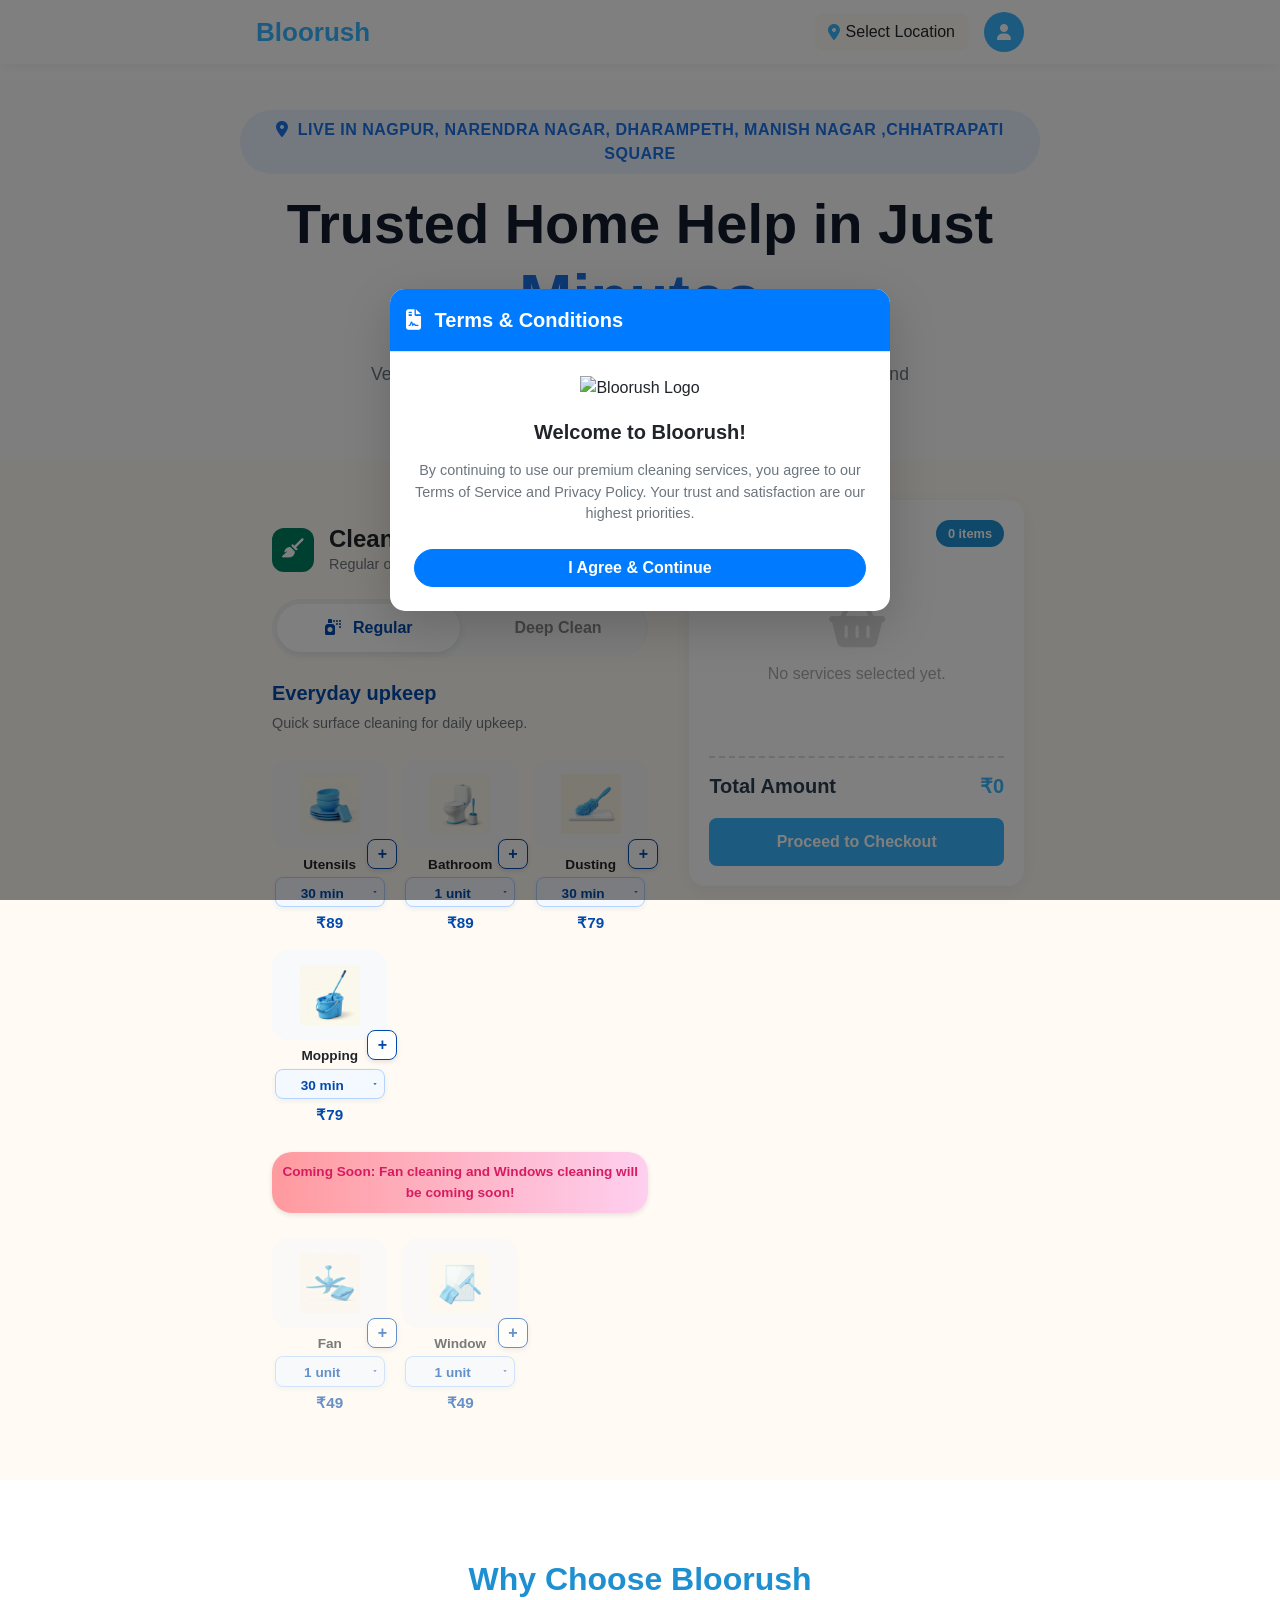
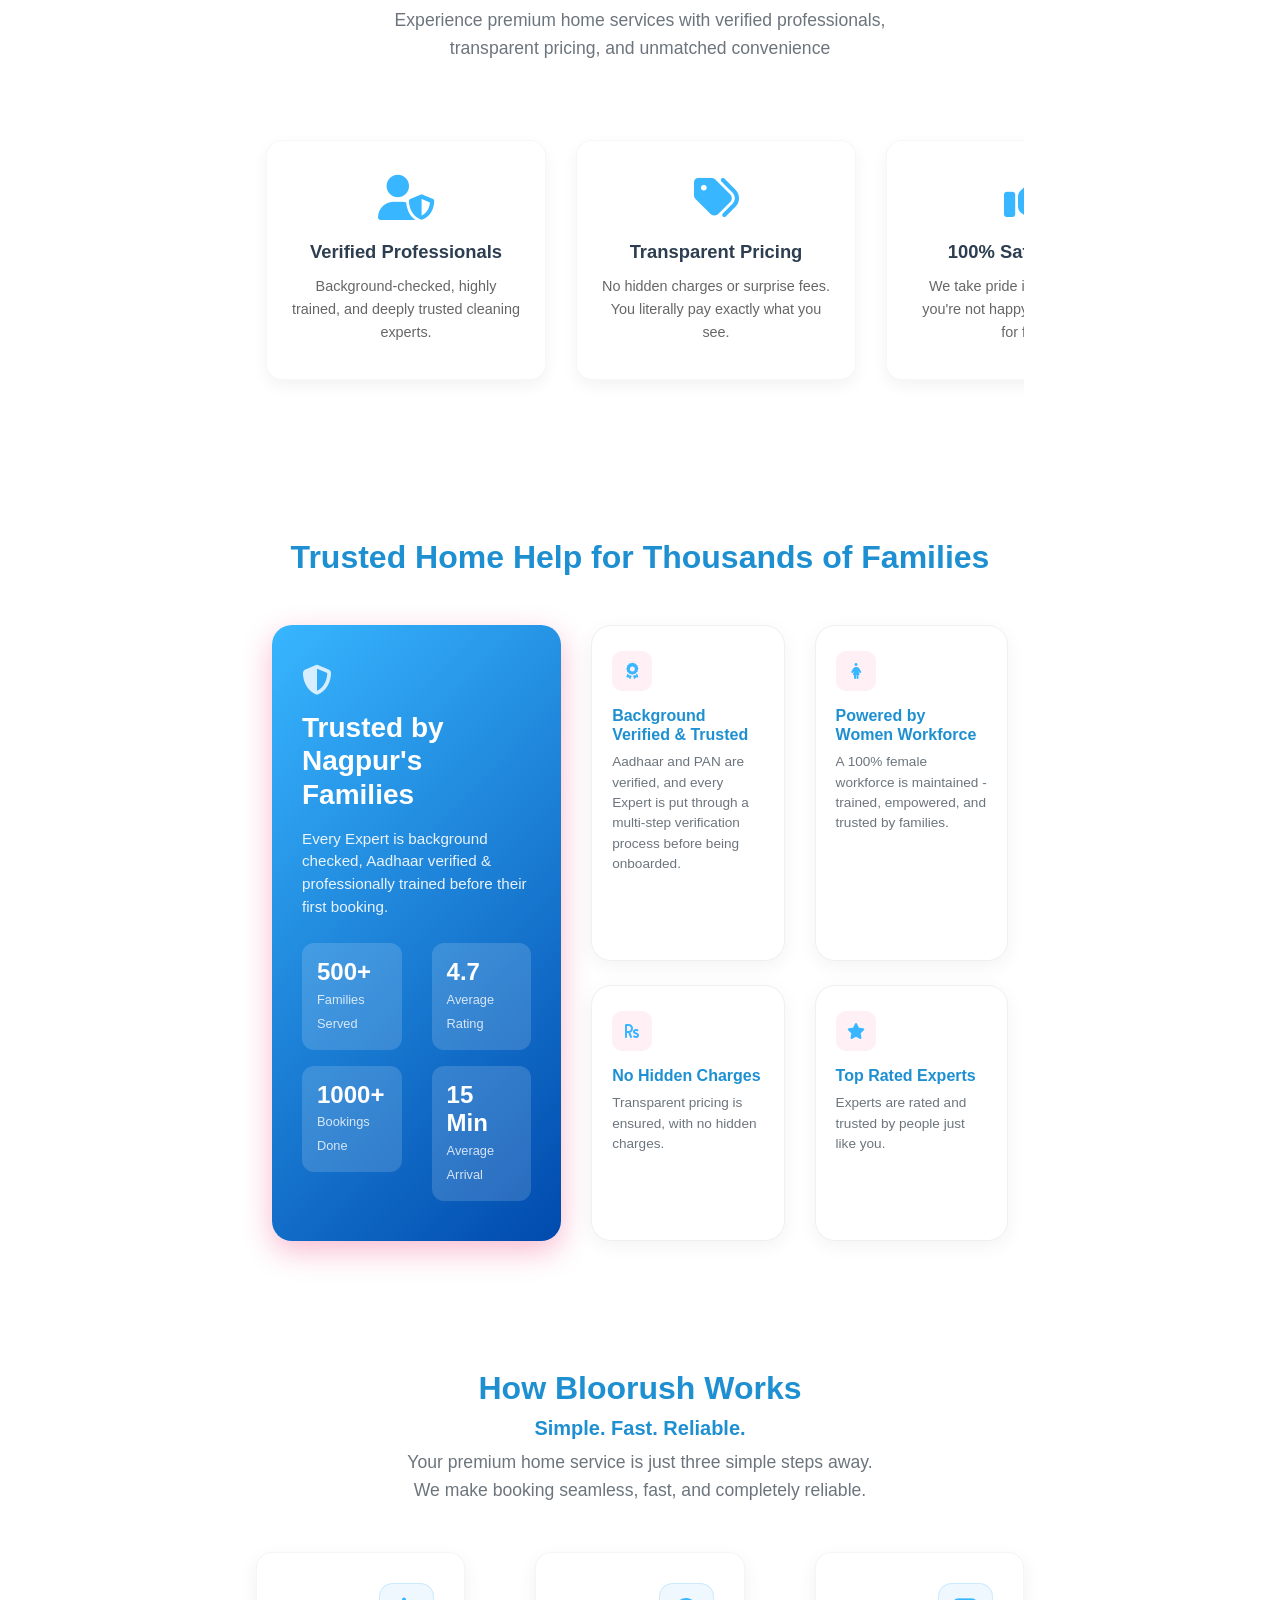
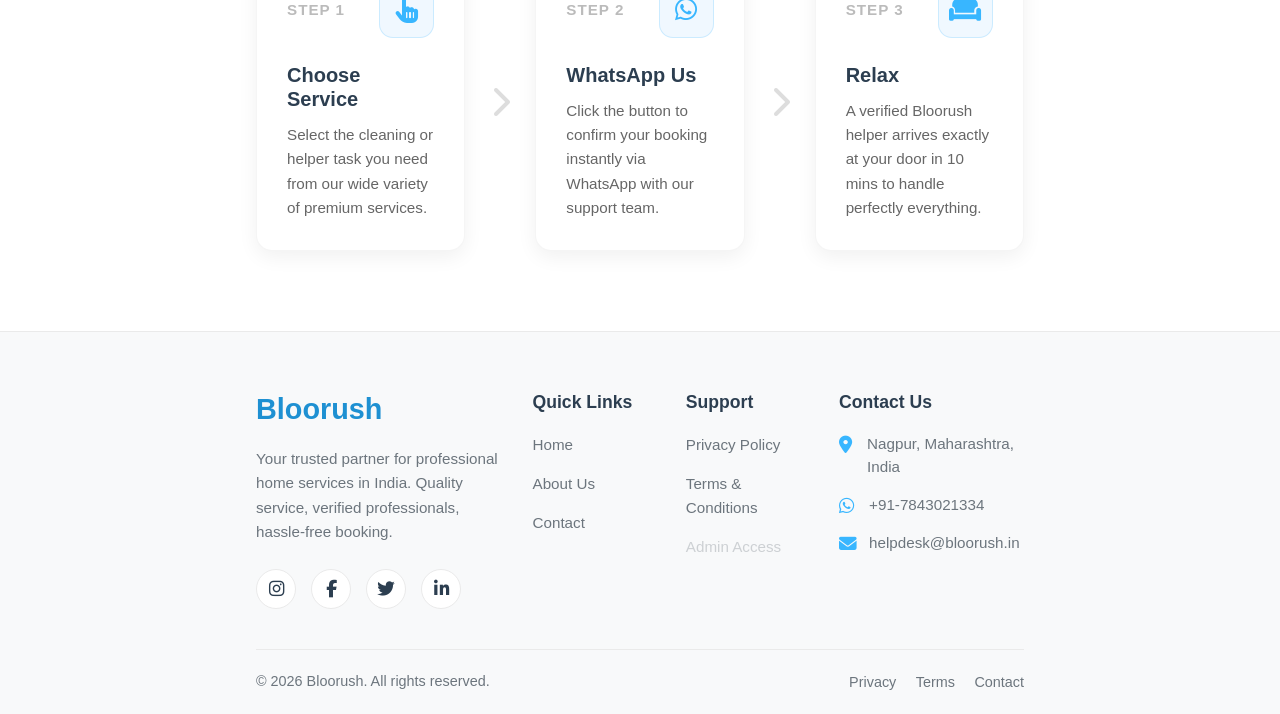
==== commit fe33ba71: "Merge update-files into master to deploy to main domain" ====
--- a/index.html
+++ b/index.html
@@ -16,54 +16,14 @@
     <!-- Custom CSS -->
     <link rel="stylesheet" href="style.css">
     <!-- Google tag (gtag.js) -->
-<script async src="https://www.googletagmanager.com/gtag/js?id=G-ZGQX5KT6FE"></script>
-<script>
-  window.dataLayer = window.dataLayer || [];
-  function gtag(){dataLayer.push(arguments);}
-  gtag('js', new Date());
-
-  gtag('config', 'G-ZGQX5KT6FE');
-</script>
-
-    <!-- Firebase SDK (v9 compat) -->
-    <script src="https://www.gstatic.com/firebasejs/9.22.1/firebase-app-compat.js"></script>
-    <script src="https://www.gstatic.com/firebasejs/9.22.1/firebase-firestore-compat.js"></script>
-
-<script src="https://cdn.jsdelivr.net/npm/chart.js"></script>
-
-    <style>
-        /* Glassmorphism Admin Dashboard */
-        #adminPanelSection {
-            background: linear-gradient(135deg, #e0c3fc 0%, #8ec5fc 100%) !important;
-        }
-        .glass-card {
-            background: rgba(255, 255, 255, 0.45) !important;
-            backdrop-filter: blur(15px) !important;
-            -webkit-backdrop-filter: blur(15px) !important;
-            border: 1px solid rgba(255, 255, 255, 0.6) !important;
-            box-shadow: 0 8px 32px 0 rgba(31, 38, 135, 0.15) !important;
-            border-radius: 20px !important;
-        }
-        .glass-text {
-            color: #2c3e50 !important;
-            text-shadow: 0 1px 2px rgba(255,255,255,0.8);
-        }
-        /* Make nav tabs glassy too */
-        #adminTab .nav-link {
-            background: rgba(255, 255, 255, 0.2);
-            border: 1px solid rgba(255, 255, 255, 0.3);
-            border-radius: 12px 12px 0 0;
-            margin-right: 5px;
-            color: #2c3e50;
-            backdrop-filter: blur(5px);
-        }
-        #adminTab .nav-link.active {
-            background: rgba(255, 255, 255, 0.6);
-            border-bottom-color: transparent;
-            font-weight: 800;
-        }
-    </style>
-
+    <script async src="https://www.googletagmanager.com/gtag/js?id=G-ZGQX5KT6FE"></script>
+    <script>
+        window.dataLayer = window.dataLayer || [];
+        function gtag() { dataLayer.push(arguments); }
+        gtag('js', new Date());
+
+        gtag('config', 'G-ZGQX5KT6FE');
+    </script>
 </head>
 
 <body>
@@ -128,7 +88,7 @@
                 </div>
 
                 <div class="auth-body p-4">
-                    
+
 
                     <!-- Toggle Name Field for Signup -->
                     <div class="input-group mb-3 signup-field" style="display: none;">
@@ -361,7 +321,7 @@
 
                         <!-- Item 2 -->
                         <div class="service-grid-item" style="text-align: center;" data-name="Bathroom Cleaning"
-                            data-base-price="99">
+                            data-base-price="89">
                             <div class="img-container"
                                 style="background: #f8f9fa; border-radius: 16px; padding: 15px; position: relative; margin-bottom: 8px;">
                                 <img src="assets/service_bathroom_icon.png" alt="Bathroom"
@@ -385,10 +345,10 @@
                                 onmouseover="this.style.borderColor='#004aad'"
                                 onmouseout="this.style.borderColor='#b3d4ff'"
                                 onchange="updateServicePrice(this, 'Bathroom Cleaning')">
-                                <option value="30 min" data-price="89">30 min</option>
-                                <option value="45 min" data-price="149">45 min</option>
-                                <option value="60 min" data-price="189">60 min</option>
-                                <option value="90 min" data-price="239">90 min</option>
+                                <option value="1 unit" data-price="89">1 unit</option>
+                                <option value="2 unit" data-price="178">2 unit</option>
+                                <option value="3 unit" data-price="267">3 unit</option>
+                                <option value="4 unit" data-price="356">4 unit</option>
                             </select>
                             <span class="font-weight-bold price-label service-display-price"
                                 style="color: #004aad; font-size: 0.95rem;">₹89</span>
@@ -464,9 +424,17 @@
                                 style="color: #004aad; font-size: 0.95rem;">₹79</span>
                         </div>
 
+
+                        <!-- Coming soon tube -->
+                        <div
+                            style="grid-column: 1 / -1; background: linear-gradient(90deg, #ff9a9e 0%, #fecfef 100%); color: #d81b60; text-align: center; padding: 10px; border-radius: 20px; font-size: 0.85rem; font-weight: bold; margin: 10px 0; box-shadow: 0 2px 5px rgba(0,0,0,0.1);">
+                            Coming Soon: Fan cleaning and Windows cleaning will be coming soon!
+                        </div>
                         <!-- Item 5 -->
-                        <div class="service-grid-item" style="text-align: center;" data-name="Fan Cleaning"
-                            data-base-price="49">
+                        <div class="service-grid-item"
+                            style="text-align: center; position: relative; opacity: 0.6; pointer-events: none;"
+                            data-name="Fan Cleaning" data-base-price="49">
+
                             <div class="img-container"
                                 style="background: #f8f9fa; border-radius: 16px; padding: 15px; position: relative; margin-bottom: 8px;">
                                 <img src="assets/service_fan_icon.png" alt="Fan"
@@ -500,8 +468,10 @@
                         </div>
 
                         <!-- Item 6 -->
-                        <div class="service-grid-item" style="text-align: center;" data-name="Window Cleaning"
-                            data-base-price="49">
+                        <div class="service-grid-item"
+                            style="text-align: center; position: relative; opacity: 0.6; pointer-events: none;"
+                            data-name="Window Cleaning" data-base-price="49">
+
                             <div class="img-container"
                                 style="background: #f8f9fa; border-radius: 16px; padding: 15px; position: relative; margin-bottom: 8px;">
                                 <img src="assets/service_window_icon.png" alt="Window"
@@ -989,14 +959,14 @@
             </div>
 
             <!-- Col 3: Support -->
-              <div class="footer-col">
-                  <h5 class="footer-heading">Support</h5>
-                  <ul class="footer-links">
-                      <li><a href="#">Privacy Policy</a></li>
-                      <li><a href="#">Terms & Conditions</a></li>
-                      <li><a href="#" style="opacity: 0.3;" onclick="promptAdminLogin(event)">Admin Access</a></li>
-                  </ul>
-              </div>
+            <div class="footer-col">
+                <h5 class="footer-heading">Support</h5>
+                <ul class="footer-links">
+                    <li><a href="#">Privacy Policy</a></li>
+                    <li><a href="#">Terms & Conditions</a></li>
+                    <li><a href="#" style="opacity: 0.3;" onclick="promptAdminLogin(event)">Admin Access</a></li>
+                </ul>
+            </div>
 
             <!-- Col 4: Contact Us -->
             <div class="footer-col">
@@ -1053,16 +1023,19 @@
                             style="border-radius:6px; box-shadow:inset 0 1px 3px rgba(0,0,0,0.05);">
                     </div>
 
-                    
+
                     <!-- Phone Number -->
                     <div class="mb-3">
-                        <label class="font-weight-bold mb-1" style="color:var(--primary); font-size: 0.9rem;"><i class="fas fa-phone-alt mr-2"></i>Phone Number</label>
-                        <input type="tel" id="userPhone" class="form-control" placeholder="10-digit Mobile Number" style="border-radius: 8px;">
-                    </div>
-                    
+                        <label class="font-weight-bold mb-1" style="color:var(--primary); font-size: 0.9rem;"><i
+                                class="fas fa-phone-alt mr-2"></i>Phone Number</label>
+                        <input type="tel" id="userPhone" class="form-control" placeholder="10-digit Mobile Number"
+                            style="border-radius: 8px;">
+                    </div>
+
                     <!-- Available Offers -->
                     <div class="mb-3" id="availableOffersContainer" style="display: none;">
-                        <label class="font-weight-bold mb-2" style="color:var(--primary); font-size: 0.9rem;"><i class="fas fa-tags mr-2"></i>Available Offers</label>
+                        <label class="font-weight-bold mb-2" style="color:var(--primary); font-size: 0.9rem;"><i
+                                class="fas fa-tags mr-2"></i>Available Offers</label>
                         <div id="publicCouponsList" class="d-flex overflow-auto pb-2" style="gap: 10px;">
                             <!-- Injected Dynamically -->
                         </div>
@@ -1070,21 +1043,37 @@
 
                     <!-- Coupon Code -->
                     <div class="mb-3 p-3 bg-light" style="border-radius: 12px; border: 1px dashed #ccc;">
-                        <label class="font-weight-bold mb-1" style="color:var(--primary); font-size: 0.9rem;"><i class="fas fa-ticket-alt mr-2"></i>Apply Coupon</label>
+                        <label class="font-weight-bold mb-1" style="color:var(--primary); font-size: 0.9rem;"><i
+                                class="fas fa-ticket-alt mr-2"></i>Apply Coupon</label>
                         <div class="input-group">
-                            <input type="text" id="couponInput" class="form-control text-uppercase" placeholder="Enter Code">
+                            <input type="text" id="couponInput" class="form-control text-uppercase"
+                                placeholder="Enter Code">
                             <div class="input-group-append">
-                                <button class="btn btn-outline-primary" id="applyCouponBtn" onclick="applyCoupon()">Apply</button>
+                                <button class="btn btn-outline-primary" id="applyCouponBtn"
+                                    onclick="applyCoupon()">Apply</button>
                             </div>
                         </div>
                         <small id="couponMessage" class="form-text text-success" style="display:none;"></small>
                     </div>
 
 
-<!-- Date Section -->
-<h6 class="font-weight-bold text-muted mb-2 mt-3" style="font-size: 0.95rem;">Preferred Date:</h6>
+                    <!-- Date Section -->
+                    <h6 class="font-weight-bold text-muted mb-2 mt-3" style="font-size: 0.95rem;">Preferred Date:</h6>
                     <input type="date" id="bookingDate" class="form-control mb-3"
                         style="border-radius:6px; cursor:pointer;" onchange="validateBookingDate()">
+
+
+                    <!-- Phone Section -->
+                    <h6 class="font-weight-bold text-muted mb-2 mt-3" style="font-size: 0.95rem;">Contact Number:</h6>
+                    <div id="savedPhoneBlock" style="display:none; margin-bottom: 5px;"></div>
+                    <button class="btn btn-sm btn-outline-primary mb-3" id="togglePhoneBtn"
+                        onclick="toggleNewPhoneForm()">+ Add New Number</button>
+
+                    <div id="newPhoneForm"
+                        style="display:none; border: 1px solid #eaeaea; padding: 15px; border-radius: 8px; margin-bottom: 15px; background: #fafbfc;">
+                        <input type="tel" id="contactPhone" class="form-control" placeholder="Mobile Number (10 digits)"
+                            pattern="[0-9]{10}" style="border-radius:6px; box-shadow:inset 0 1px 3px rgba(0,0,0,0.05);">
+                    </div>
 
                     <!-- Time Section -->
                     <h6 class="font-weight-bold text-muted mb-2 mt-3" style="font-size: 0.95rem;">Choose time slot:</h6>
@@ -1193,63 +1182,68 @@
         </div>
     </div>
 
-    
-<!-- Admin Panel (Hidden by Default) -->
-<div id="adminPanelSection" style="display: none; padding: 40px 15px; background: #f8f9fa; min-height: 100vh;">
-    <div class="container">
-        <div class="d-flex justify-content-between align-items-center mb-4">
-            <h2 class="font-weight-bold glass-text"><i class="fas fa-chart-line mr-2"></i> Bloorush Admin</h2>
-            <button class="btn btn-outline-danger" onclick="exitAdmin()"><i class="fas fa-sign-out-alt mr-1"></i> Exit</button>
-        </div>
-        
-        <!-- Admin Tabs -->
-        <ul class="nav nav-tabs mb-4" id="adminTab" role="tablist">
-            <li class="nav-item">
-                <a class="nav-link active font-weight-bold" id="dashboard-tab" data-toggle="tab" href="#admin-dashboard" role="tab"><i class="fas fa-chart-pie mr-2"></i>Overview</a>
-            </li>
-            <li class="nav-item">
-                <a class="nav-link font-weight-bold" id="users-tab" data-toggle="tab" href="#admin-users" role="tab"><i class="fas fa-users mr-2"></i>Customers</a>
-            </li>
-            <li class="nav-item">
-                <a class="nav-link font-weight-bold" id="coupons-tab" data-toggle="tab" href="#admin-coupons" role="tab"><i class="fas fa-ticket-alt mr-2"></i>Coupons</a>
-            </li>
-            <li class="nav-item">
-                <a class="nav-link font-weight-bold" id="slots-tab" data-toggle="tab" href="#admin-slots" role="tab"><i class="far fa-clock mr-2"></i>Slots</a>
-            </li>
-        </ul>
-        
-        <div class="tab-content" id="adminTabContent">
-            <!-- Analytics Dashboard -->
-            <div class="tab-pane fade show active" id="admin-dashboard" role="tabpanel">
-                <div class="row">
-                    <div class="col-md-4 mb-3">
-                        <div class="card glass-card text-center text-dark">
-                            <div class="card-body">
-                                <h6>Total Revenue</h6>
-                                <h3 class="font-weight-bold">₹<span id="statRevenue">0</span></h3>
-                            </div>
-                        </div>
-                    </div>
-                    <div class="col-md-4 mb-3">
-                        <div class="card glass-card text-center text-dark">
-                            <div class="card-body">
-                                <h6>Total Bookings</h6>
-                                <h3 class="font-weight-bold" id="statBookings">0</h3>
-                            </div>
-                        </div>
-                    </div>
-                    <div class="col-md-4 mb-3">
-                        <div class="card glass-card text-center text-dark">
-                            <div class="card-body">
-                                <h6>Coupons Redeemed</h6>
-                                <h3 class="font-weight-bold" id="statCouponsUsed">0</h3>
-                            </div>
-                        </div>
-                    </div>
-                </div>
-            </div>
-            
-            
+
+    <!-- Admin Panel (Hidden by Default) -->
+    <div id="adminPanelSection" style="display: none; padding: 40px 15px; background: #f8f9fa; min-height: 100vh;">
+        <div class="container">
+            <div class="d-flex justify-content-between align-items-center mb-4">
+                <h2 class="font-weight-bold glass-text"><i class="fas fa-chart-line mr-2"></i> Bloorush Admin</h2>
+                <button class="btn btn-outline-danger" onclick="exitAdmin()"><i class="fas fa-sign-out-alt mr-1"></i>
+                    Exit</button>
+            </div>
+
+            <!-- Admin Tabs -->
+            <ul class="nav nav-tabs mb-4" id="adminTab" role="tablist">
+                <li class="nav-item">
+                    <a class="nav-link active font-weight-bold" id="dashboard-tab" data-toggle="tab"
+                        href="#admin-dashboard" role="tab"><i class="fas fa-chart-pie mr-2"></i>Overview</a>
+                </li>
+                <li class="nav-item">
+                    <a class="nav-link font-weight-bold" id="users-tab" data-toggle="tab" href="#admin-users"
+                        role="tab"><i class="fas fa-users mr-2"></i>Customers</a>
+                </li>
+                <li class="nav-item">
+                    <a class="nav-link font-weight-bold" id="coupons-tab" data-toggle="tab" href="#admin-coupons"
+                        role="tab"><i class="fas fa-ticket-alt mr-2"></i>Coupons</a>
+                </li>
+                <li class="nav-item">
+                    <a class="nav-link font-weight-bold" id="slots-tab" data-toggle="tab" href="#admin-slots"
+                        role="tab"><i class="far fa-clock mr-2"></i>Slots</a>
+                </li>
+            </ul>
+
+            <div class="tab-content" id="adminTabContent">
+                <!-- Analytics Dashboard -->
+                <div class="tab-pane fade show active" id="admin-dashboard" role="tabpanel">
+                    <div class="row">
+                        <div class="col-md-4 mb-3">
+                            <div class="card glass-card text-center text-dark">
+                                <div class="card-body">
+                                    <h6>Total Revenue</h6>
+                                    <h3 class="font-weight-bold">₹<span id="statRevenue">0</span></h3>
+                                </div>
+                            </div>
+                        </div>
+                        <div class="col-md-4 mb-3">
+                            <div class="card glass-card text-center text-dark">
+                                <div class="card-body">
+                                    <h6>Total Bookings</h6>
+                                    <h3 class="font-weight-bold" id="statBookings">0</h3>
+                                </div>
+                            </div>
+                        </div>
+                        <div class="col-md-4 mb-3">
+                            <div class="card glass-card text-center text-dark">
+                                <div class="card-body">
+                                    <h6>Coupons Redeemed</h6>
+                                    <h3 class="font-weight-bold" id="statCouponsUsed">0</h3>
+                                </div>
+                            </div>
+                        </div>
+                    </div>
+                </div>
+
+
                 <div class="row mb-4">
                     <div class="col-md-6 mb-3">
                         <div class="card glass-card">
@@ -1269,115 +1263,119 @@
                     </div>
                 </div>
 
-<!-- User Management -->
-            <div class="tab-pane fade" id="admin-users" role="tabpanel">
-                <div class="card glass-card">
-                    <div class="card-body">
-                        <h5 class="font-weight-bold mb-3">Customer Database</h5>
-                        <div class="table-responsive">
-                            <table class="table table-hover">
-                                <thead>
-                                    <tr>
-                                        <th>Name</th>
-                                        <th>Phone</th>
-                                        <th>Total Bookings</th>
-                                        <th>Last Booking</th><th>Actions</th>
-                                    </tr>
-                                </thead>
-                                <tbody id="adminUsersTable">
-                                    <tr><td colspan="4" class="text-center text-muted">No users found.</td></tr>
-                                </tbody>
-                            </table>
-                        </div>
-                    </div>
-                </div>
-            </div>
-            
-            <!-- Advanced Coupon Manager -->
-            <div class="tab-pane fade" id="admin-coupons" role="tabpanel">
-                <div class="card glass-card">
-                    <div class="card-body">
-                        <h5 class="font-weight-bold mb-3">Generate Advanced Coupon</h5>
-                        <div class="row">
-                            <div class="col-md-3 mb-2">
-                                <label>Code (e.g. FESTIVE50)</label>
-                                <input type="text" id="newCouponCode" class="form-control text-uppercase">
-                            </div>
-                            <div class="col-md-3 mb-2">
-                                <label>Discount Type</label>
-                                <select id="newCouponType" class="form-control">
-                                    <option value="flat">Flat Amount (₹)</option>
-                                    <option value="percent">Percentage (%)</option>
-                                </select>
-                            </div>
-                            <div class="col-md-3 mb-2">
-                                <label>Discount Value</label>
-                                <input type="number" id="newCouponDiscount" class="form-control">
-                            </div>
-                            <div class="col-md-3 mb-2">
-                                <label>Expiry Date</label>
-                                <input type="date" id="newCouponExpiry" class="form-control">
-                            </div>
-                            <div class="col-md-4 mb-2">
-                                <label>Global Usage Limit (0 = Unlimited)</label>
-                                <input type="number" id="newCouponGlobalLimit" class="form-control" value="0">
-                            </div>
-                            <div class="col-md-4 mb-2">
-                                <label>Per-Customer Limit</label>
-                                <input type="number" id="newCouponUserLimit" class="form-control" value="1">
-                            </div>
-                            <div class="col-md-4 mb-2 d-flex align-items-end">
-                                <button class="btn btn-success btn-block" onclick="createAdvancedCoupon()">Create Coupon</button>
-                            </div>
-                        </div>
-                        <hr>
-                        <h6 class="font-weight-bold">Active Coupons</h6>
-                        <div id="adminCouponsContainer"></div>
-                    </div>
-                </div>
-            </div>
-            
-            <!-- Slot Manager -->
-            <div class="tab-pane fade" id="admin-slots" role="tabpanel">
-                <div class="card glass-card">
-                    <div class="card-body">
-                        <h5 class="font-weight-bold mb-3">Slot Capacity Manager</h5>
-                        <input type="date" id="adminSlotDate" class="form-control mb-3" onchange="loadAdminSlots()">
-                        <div id="adminSlotsContainer">
-                            <p class="text-muted text-center py-4"><small>Select a date to manage slots.</small></p>
-                        </div>
-                        <button class="btn btn-primary mt-3" onclick="saveAdminSlots()">Save Capacity</button>
+                <!-- User Management -->
+                <div class="tab-pane fade" id="admin-users" role="tabpanel">
+                    <div class="card glass-card">
+                        <div class="card-body">
+                            <h5 class="font-weight-bold mb-3">Customer Database</h5>
+                            <div class="table-responsive">
+                                <table class="table table-hover">
+                                    <thead>
+                                        <tr>
+                                            <th>Name</th>
+                                            <th>Phone</th>
+                                            <th>Total Bookings</th>
+                                            <th>Last Booking</th>
+                                            <th>Actions</th>
+                                        </tr>
+                                    </thead>
+                                    <tbody id="adminUsersTable">
+                                        <tr>
+                                            <td colspan="4" class="text-center text-muted">No users found.</td>
+                                        </tr>
+                                    </tbody>
+                                </table>
+                            </div>
+                        </div>
+                    </div>
+                </div>
+
+                <!-- Advanced Coupon Manager -->
+                <div class="tab-pane fade" id="admin-coupons" role="tabpanel">
+                    <div class="card glass-card">
+                        <div class="card-body">
+                            <h5 class="font-weight-bold mb-3">Generate Advanced Coupon</h5>
+                            <div class="row">
+                                <div class="col-md-3 mb-2">
+                                    <label>Code (e.g. FESTIVE50)</label>
+                                    <input type="text" id="newCouponCode" class="form-control text-uppercase">
+                                </div>
+                                <div class="col-md-3 mb-2">
+                                    <label>Discount Type</label>
+                                    <select id="newCouponType" class="form-control">
+                                        <option value="flat">Flat Amount (₹)</option>
+                                        <option value="percent">Percentage (%)</option>
+                                    </select>
+                                </div>
+                                <div class="col-md-3 mb-2">
+                                    <label>Discount Value</label>
+                                    <input type="number" id="newCouponDiscount" class="form-control">
+                                </div>
+                                <div class="col-md-3 mb-2">
+                                    <label>Expiry Date</label>
+                                    <input type="date" id="newCouponExpiry" class="form-control">
+                                </div>
+                                <div class="col-md-4 mb-2">
+                                    <label>Global Usage Limit (0 = Unlimited)</label>
+                                    <input type="number" id="newCouponGlobalLimit" class="form-control" value="0">
+                                </div>
+                                <div class="col-md-4 mb-2">
+                                    <label>Per-Customer Limit</label>
+                                    <input type="number" id="newCouponUserLimit" class="form-control" value="1">
+                                </div>
+                                <div class="col-md-4 mb-2 d-flex align-items-end">
+                                    <button class="btn btn-success btn-block" onclick="createAdvancedCoupon()">Create
+                                        Coupon</button>
+                                </div>
+                            </div>
+                            <hr>
+                            <h6 class="font-weight-bold">Active Coupons</h6>
+                            <div id="adminCouponsContainer"></div>
+                        </div>
+                    </div>
+                </div>
+
+                <!-- Slot Manager -->
+                <div class="tab-pane fade" id="admin-slots" role="tabpanel">
+                    <div class="card glass-card">
+                        <div class="card-body">
+                            <h5 class="font-weight-bold mb-3">Slot Capacity Manager</h5>
+                            <input type="date" id="adminSlotDate" class="form-control mb-3" onchange="loadAdminSlots()">
+                            <div id="adminSlotsContainer">
+                                <p class="text-muted text-center py-4"><small>Select a date to manage slots.</small></p>
+                            </div>
+                            <button class="btn btn-primary mt-3" onclick="saveAdminSlots()">Save Capacity</button>
+                        </div>
                     </div>
                 </div>
             </div>
         </div>
     </div>
-</div>
-
-<!-- Admin Edit User Modal -->
-<div class="modal fade" id="adminEditUserModal" tabindex="-1">
-  <div class="modal-dialog">
-    <div class="modal-content">
-      <div class="modal-header bg-primary text-white">
-        <h5 class="modal-title">Edit Customer</h5>
-      </div>
-      <div class="modal-body">
-        <input type="hidden" id="editUserPhone">
-        <div class="form-group">
-            <label>Name</label>
-            <input type="text" id="editUserName" class="form-control">
-        </div>
-        <div class="form-group">
-            <label>Total Bookings</label>
-            <input type="number" id="editUserBookings" class="form-control">
-        </div>
-        <button class="btn btn-primary btn-block" onclick="saveAdminUserEdit()">Save Changes</button>
-      </div>
+
+    <!-- Admin Edit User Modal -->
+    <div class="modal fade" id="adminEditUserModal" tabindex="-1">
+        <div class="modal-dialog">
+            <div class="modal-content">
+                <div class="modal-header bg-primary text-white">
+                    <h5 class="modal-title">Edit Customer</h5>
+                </div>
+                <div class="modal-body">
+                    <input type="hidden" id="editUserPhone">
+                    <div class="form-group">
+                        <label>Name</label>
+                        <input type="text" id="editUserName" class="form-control">
+                    </div>
+                    <div class="form-group">
+                        <label>Total Bookings</label>
+                        <input type="number" id="editUserBookings" class="form-control">
+                    </div>
+                    <button class="btn btn-primary btn-block" onclick="saveAdminUserEdit()">Save Changes</button>
+                </div>
+            </div>
+        </div>
     </div>
-  </div>
-</div>
-
-<!-- Floating View Cart Button (Mobile Only) -->
+
+    <!-- Floating View Cart Button (Mobile Only) -->
     <div id="floatingCartBtn" class="d-md-none"
         style="display: none; position: fixed; bottom: 80px; left: 5%; width: 90%; z-index: 1050; background: #004aad; color: white; border-radius: 12px; padding: 12px 20px; box-shadow: 0 4px 15px rgba(0,74,173,0.4); justify-content: space-between; align-items: center; cursor: pointer;"
         onclick="document.querySelector('.services-right').scrollIntoView({behavior: 'smooth'})">
@@ -1389,24 +1387,28 @@
         </div>
     </div>
 
-    
-<!-- T&C Gate Modal -->
-<div class="modal fade" id="tcGateModal" data-backdrop="static" data-keyboard="false" tabindex="-1">
-  <div class="modal-dialog modal-dialog-centered">
-    <div class="modal-content border-0 shadow-lg" style="border-radius: 15px;">
-      <div class="modal-header bg-primary text-white" style="border-radius: 15px 15px 0 0;">
-        <h5 class="modal-title font-weight-bold"><i class="fas fa-file-contract mr-2"></i> Terms & Conditions</h5>
-      </div>
-      <div class="modal-body text-center p-4">
-        <img src="assets/bloorush_logo.png" alt="Bloorush Logo" style="width: 80px; margin-bottom: 20px;">
-        <h5 class="font-weight-bold mb-3">Welcome to Bloorush!</h5>
-        <p class="text-muted" style="font-size: 0.9rem;">By continuing to use our premium cleaning services, you agree to our Terms of Service and Privacy Policy. Your trust and satisfaction are our highest priorities.</p>
-        <button class="btn btn-primary btn-block mt-4" style="border-radius: 20px; font-weight: bold;" onclick="acceptTC()">I Agree & Continue</button>
-      </div>
+
+    <!-- T&C Gate Modal -->
+    <div class="modal fade" id="tcGateModal" data-backdrop="static" data-keyboard="false" tabindex="-1">
+        <div class="modal-dialog modal-dialog-centered">
+            <div class="modal-content border-0 shadow-lg" style="border-radius: 15px;">
+                <div class="modal-header bg-primary text-white" style="border-radius: 15px 15px 0 0;">
+                    <h5 class="modal-title font-weight-bold"><i class="fas fa-file-contract mr-2"></i> Terms &
+                        Conditions</h5>
+                </div>
+                <div class="modal-body text-center p-4">
+                    <img src="assets/bloorush_logo.png" alt="Bloorush Logo" style="width: 80px; margin-bottom: 20px;">
+                    <h5 class="font-weight-bold mb-3">Welcome to Bloorush!</h5>
+                    <p class="text-muted" style="font-size: 0.9rem;">By continuing to use our premium cleaning services,
+                        you agree to our Terms of Service and Privacy Policy. Your trust and satisfaction are our
+                        highest priorities.</p>
+                    <button class="btn btn-primary btn-block mt-4" style="border-radius: 20px; font-weight: bold;"
+                        onclick="acceptTC()">I Agree & Continue</button>
+                </div>
+            </div>
+        </div>
     </div>
-  </div>
-</div>
-<!-- JS (IMPORTANT ORDER) -->
+    <!-- JS (IMPORTANT ORDER) -->
     <script src="https://code.jquery.com/jquery-3.5.1.min.js"></script>
     <script src="https://cdn.jsdelivr.net/npm/bootstrap@4.5.2/dist/js/bootstrap.bundle.min.js"></script>
 
@@ -1417,8 +1419,8 @@
     <script src="https://accounts.google.com/gsi/client" async defer></script>
 
     <!-- Custom JS -->
-    <script src="script.js?v=17"></script>
+    <script src="script.js?v=5"></script>
 
 </body>
 
-</html>
+</html>
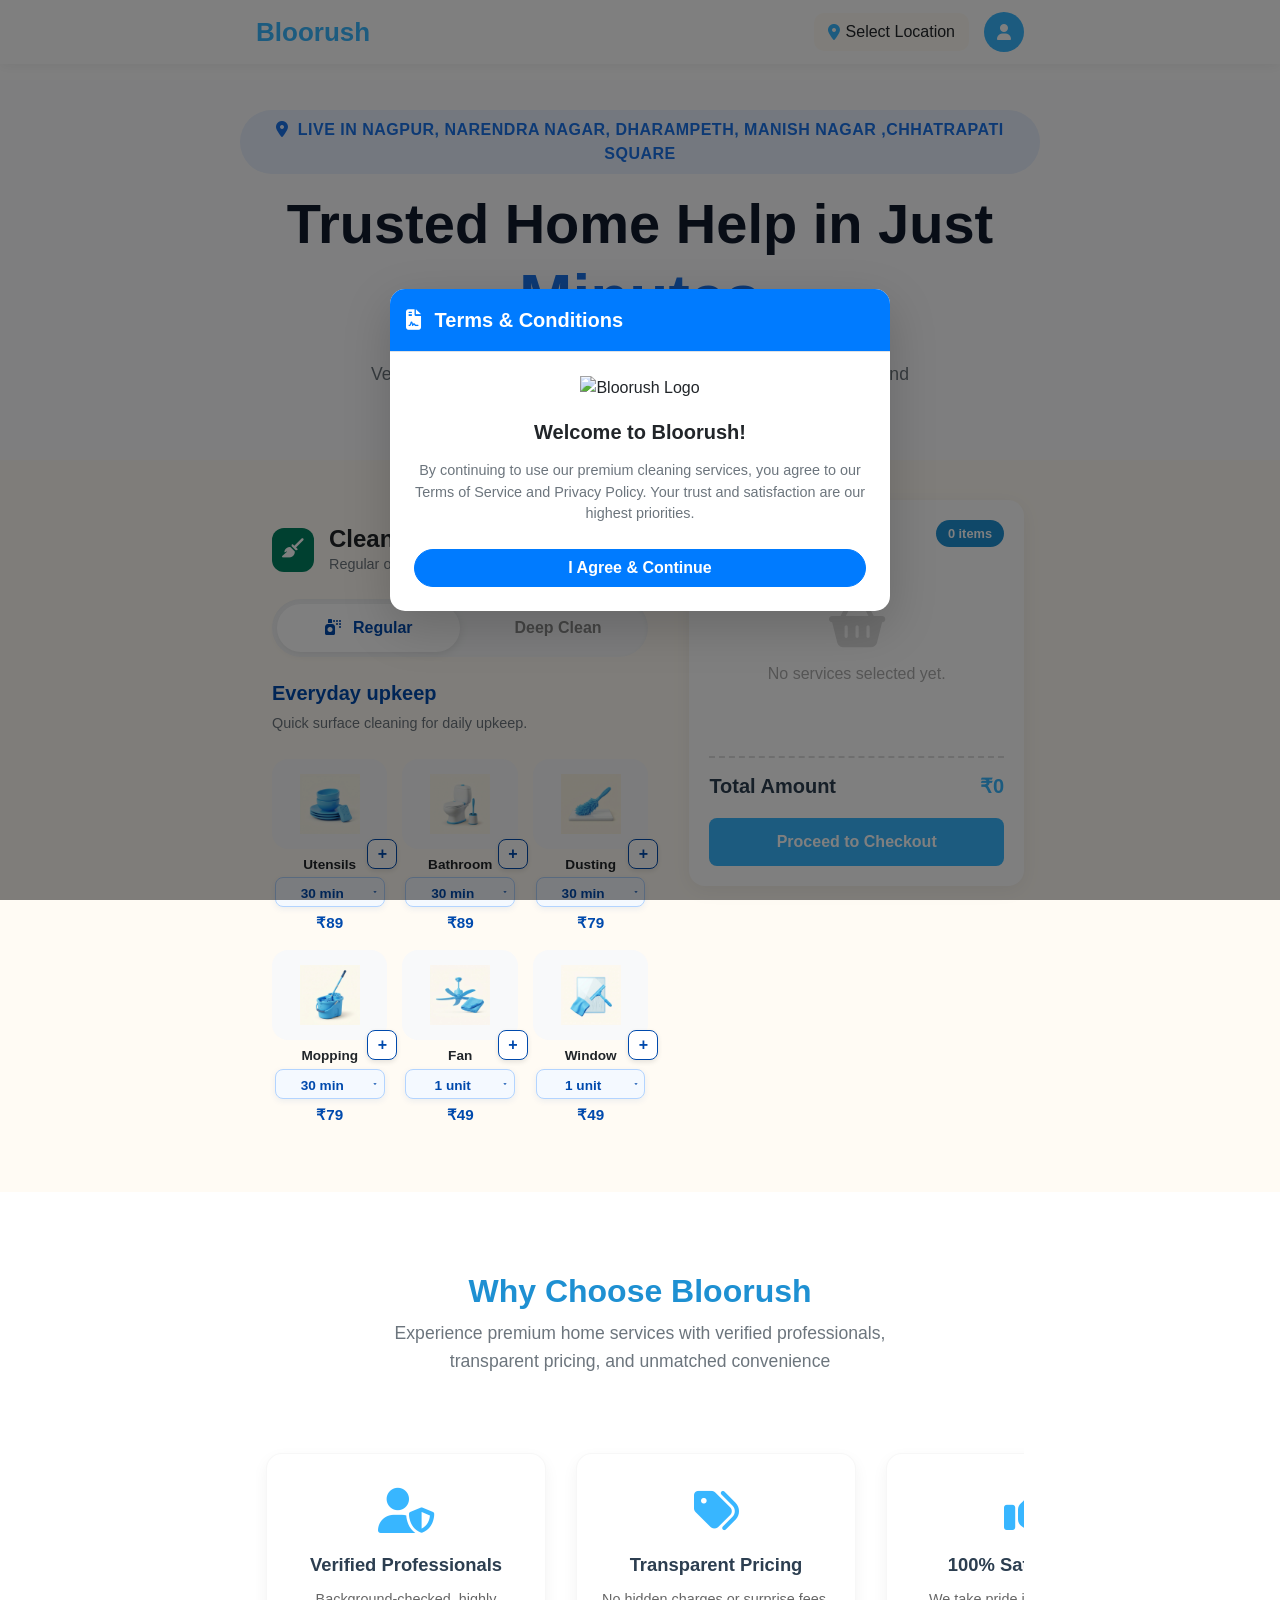
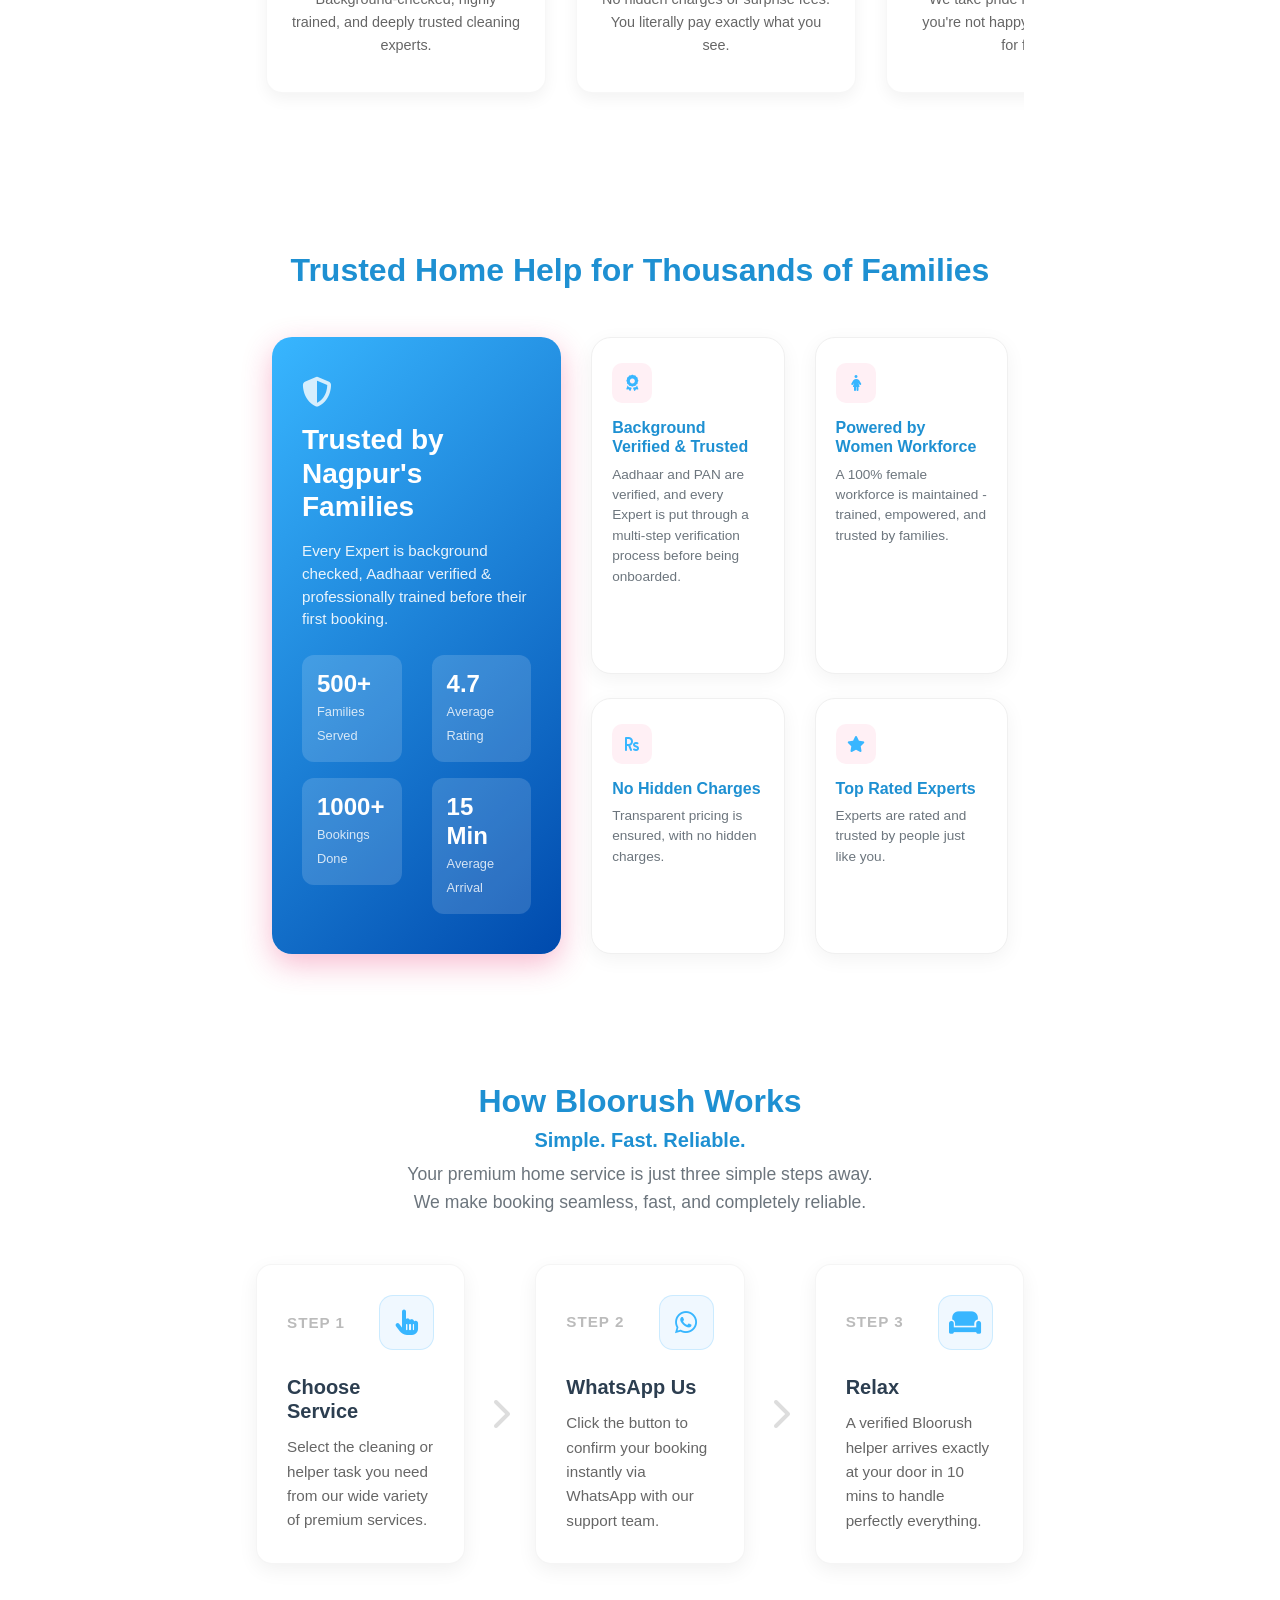
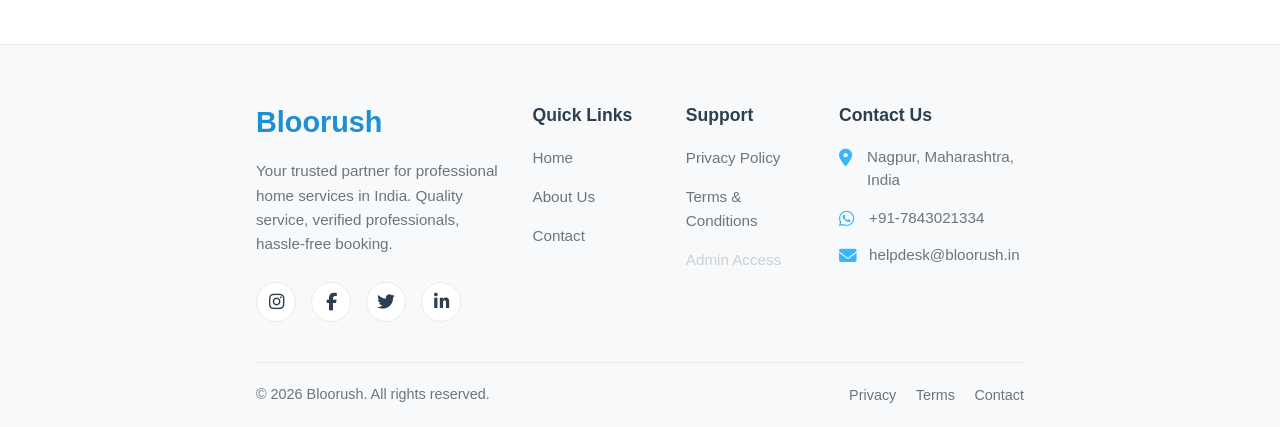
==== commit aa237f7b: "fix: restore glassmorphism and fix chart.js rendering issue" ====
--- a/index.html
+++ b/index.html
@@ -16,14 +16,54 @@
     <!-- Custom CSS -->
     <link rel="stylesheet" href="style.css">
     <!-- Google tag (gtag.js) -->
-    <script async src="https://www.googletagmanager.com/gtag/js?id=G-ZGQX5KT6FE"></script>
-    <script>
-        window.dataLayer = window.dataLayer || [];
-        function gtag() { dataLayer.push(arguments); }
-        gtag('js', new Date());
-
-        gtag('config', 'G-ZGQX5KT6FE');
-    </script>
+<script async src="https://www.googletagmanager.com/gtag/js?id=G-ZGQX5KT6FE"></script>
+<script>
+  window.dataLayer = window.dataLayer || [];
+  function gtag(){dataLayer.push(arguments);}
+  gtag('js', new Date());
+
+  gtag('config', 'G-ZGQX5KT6FE');
+</script>
+
+    <!-- Firebase SDK (v9 compat) -->
+    <script src="https://www.gstatic.com/firebasejs/9.22.1/firebase-app-compat.js"></script>
+    <script src="https://www.gstatic.com/firebasejs/9.22.1/firebase-firestore-compat.js"></script>
+
+<script src="https://cdn.jsdelivr.net/npm/chart.js"></script>
+
+    <style>
+        /* Glassmorphism Admin Dashboard */
+        #adminPanelSection {
+            background: linear-gradient(135deg, #e0c3fc 0%, #8ec5fc 100%) !important;
+        }
+        .glass-card {
+            background: rgba(255, 255, 255, 0.45) !important;
+            backdrop-filter: blur(15px) !important;
+            -webkit-backdrop-filter: blur(15px) !important;
+            border: 1px solid rgba(255, 255, 255, 0.6) !important;
+            box-shadow: 0 8px 32px 0 rgba(31, 38, 135, 0.15) !important;
+            border-radius: 20px !important;
+        }
+        .glass-text {
+            color: #2c3e50 !important;
+            text-shadow: 0 1px 2px rgba(255,255,255,0.8);
+        }
+        /* Make nav tabs glassy too */
+        #adminTab .nav-link {
+            background: rgba(255, 255, 255, 0.2);
+            border: 1px solid rgba(255, 255, 255, 0.3);
+            border-radius: 12px 12px 0 0;
+            margin-right: 5px;
+            color: #2c3e50;
+            backdrop-filter: blur(5px);
+        }
+        #adminTab .nav-link.active {
+            background: rgba(255, 255, 255, 0.6);
+            border-bottom-color: transparent;
+            font-weight: 800;
+        }
+    </style>
+
 </head>
 
 <body>
@@ -88,7 +128,7 @@
                 </div>
 
                 <div class="auth-body p-4">
-
+                    
 
                     <!-- Toggle Name Field for Signup -->
                     <div class="input-group mb-3 signup-field" style="display: none;">
@@ -321,7 +361,7 @@
 
                         <!-- Item 2 -->
                         <div class="service-grid-item" style="text-align: center;" data-name="Bathroom Cleaning"
-                            data-base-price="89">
+                            data-base-price="99">
                             <div class="img-container"
                                 style="background: #f8f9fa; border-radius: 16px; padding: 15px; position: relative; margin-bottom: 8px;">
                                 <img src="assets/service_bathroom_icon.png" alt="Bathroom"
@@ -345,10 +385,10 @@
                                 onmouseover="this.style.borderColor='#004aad'"
                                 onmouseout="this.style.borderColor='#b3d4ff'"
                                 onchange="updateServicePrice(this, 'Bathroom Cleaning')">
-                                <option value="1 unit" data-price="89">1 unit</option>
-                                <option value="2 unit" data-price="178">2 unit</option>
-                                <option value="3 unit" data-price="267">3 unit</option>
-                                <option value="4 unit" data-price="356">4 unit</option>
+                                <option value="30 min" data-price="89">30 min</option>
+                                <option value="45 min" data-price="149">45 min</option>
+                                <option value="60 min" data-price="189">60 min</option>
+                                <option value="90 min" data-price="239">90 min</option>
                             </select>
                             <span class="font-weight-bold price-label service-display-price"
                                 style="color: #004aad; font-size: 0.95rem;">₹89</span>
@@ -424,17 +464,9 @@
                                 style="color: #004aad; font-size: 0.95rem;">₹79</span>
                         </div>
 
-
-                        <!-- Coming soon tube -->
-                        <div
-                            style="grid-column: 1 / -1; background: linear-gradient(90deg, #ff9a9e 0%, #fecfef 100%); color: #d81b60; text-align: center; padding: 10px; border-radius: 20px; font-size: 0.85rem; font-weight: bold; margin: 10px 0; box-shadow: 0 2px 5px rgba(0,0,0,0.1);">
-                            Coming Soon: Fan cleaning and Windows cleaning will be coming soon!
-                        </div>
                         <!-- Item 5 -->
-                        <div class="service-grid-item"
-                            style="text-align: center; position: relative; opacity: 0.6; pointer-events: none;"
-                            data-name="Fan Cleaning" data-base-price="49">
-
+                        <div class="service-grid-item" style="text-align: center;" data-name="Fan Cleaning"
+                            data-base-price="49">
                             <div class="img-container"
                                 style="background: #f8f9fa; border-radius: 16px; padding: 15px; position: relative; margin-bottom: 8px;">
                                 <img src="assets/service_fan_icon.png" alt="Fan"
@@ -468,10 +500,8 @@
                         </div>
 
                         <!-- Item 6 -->
-                        <div class="service-grid-item"
-                            style="text-align: center; position: relative; opacity: 0.6; pointer-events: none;"
-                            data-name="Window Cleaning" data-base-price="49">
-
+                        <div class="service-grid-item" style="text-align: center;" data-name="Window Cleaning"
+                            data-base-price="49">
                             <div class="img-container"
                                 style="background: #f8f9fa; border-radius: 16px; padding: 15px; position: relative; margin-bottom: 8px;">
                                 <img src="assets/service_window_icon.png" alt="Window"
@@ -959,14 +989,14 @@
             </div>
 
             <!-- Col 3: Support -->
-            <div class="footer-col">
-                <h5 class="footer-heading">Support</h5>
-                <ul class="footer-links">
-                    <li><a href="#">Privacy Policy</a></li>
-                    <li><a href="#">Terms & Conditions</a></li>
-                    <li><a href="#" style="opacity: 0.3;" onclick="promptAdminLogin(event)">Admin Access</a></li>
-                </ul>
-            </div>
+              <div class="footer-col">
+                  <h5 class="footer-heading">Support</h5>
+                  <ul class="footer-links">
+                      <li><a href="#">Privacy Policy</a></li>
+                      <li><a href="#">Terms & Conditions</a></li>
+                      <li><a href="#" style="opacity: 0.3;" onclick="promptAdminLogin(event)">Admin Access</a></li>
+                  </ul>
+              </div>
 
             <!-- Col 4: Contact Us -->
             <div class="footer-col">
@@ -1023,19 +1053,16 @@
                             style="border-radius:6px; box-shadow:inset 0 1px 3px rgba(0,0,0,0.05);">
                     </div>
 
-
+                    
                     <!-- Phone Number -->
                     <div class="mb-3">
-                        <label class="font-weight-bold mb-1" style="color:var(--primary); font-size: 0.9rem;"><i
-                                class="fas fa-phone-alt mr-2"></i>Phone Number</label>
-                        <input type="tel" id="userPhone" class="form-control" placeholder="10-digit Mobile Number"
-                            style="border-radius: 8px;">
-                    </div>
-
+                        <label class="font-weight-bold mb-1" style="color:var(--primary); font-size: 0.9rem;"><i class="fas fa-phone-alt mr-2"></i>Phone Number</label>
+                        <input type="tel" id="userPhone" class="form-control" placeholder="10-digit Mobile Number" style="border-radius: 8px;">
+                    </div>
+                    
                     <!-- Available Offers -->
                     <div class="mb-3" id="availableOffersContainer" style="display: none;">
-                        <label class="font-weight-bold mb-2" style="color:var(--primary); font-size: 0.9rem;"><i
-                                class="fas fa-tags mr-2"></i>Available Offers</label>
+                        <label class="font-weight-bold mb-2" style="color:var(--primary); font-size: 0.9rem;"><i class="fas fa-tags mr-2"></i>Available Offers</label>
                         <div id="publicCouponsList" class="d-flex overflow-auto pb-2" style="gap: 10px;">
                             <!-- Injected Dynamically -->
                         </div>
@@ -1043,37 +1070,21 @@
 
                     <!-- Coupon Code -->
                     <div class="mb-3 p-3 bg-light" style="border-radius: 12px; border: 1px dashed #ccc;">
-                        <label class="font-weight-bold mb-1" style="color:var(--primary); font-size: 0.9rem;"><i
-                                class="fas fa-ticket-alt mr-2"></i>Apply Coupon</label>
+                        <label class="font-weight-bold mb-1" style="color:var(--primary); font-size: 0.9rem;"><i class="fas fa-ticket-alt mr-2"></i>Apply Coupon</label>
                         <div class="input-group">
-                            <input type="text" id="couponInput" class="form-control text-uppercase"
-                                placeholder="Enter Code">
+                            <input type="text" id="couponInput" class="form-control text-uppercase" placeholder="Enter Code">
                             <div class="input-group-append">
-                                <button class="btn btn-outline-primary" id="applyCouponBtn"
-                                    onclick="applyCoupon()">Apply</button>
+                                <button class="btn btn-outline-primary" id="applyCouponBtn" onclick="applyCoupon()">Apply</button>
                             </div>
                         </div>
                         <small id="couponMessage" class="form-text text-success" style="display:none;"></small>
                     </div>
 
 
-                    <!-- Date Section -->
-                    <h6 class="font-weight-bold text-muted mb-2 mt-3" style="font-size: 0.95rem;">Preferred Date:</h6>
+<!-- Date Section -->
+<h6 class="font-weight-bold text-muted mb-2 mt-3" style="font-size: 0.95rem;">Preferred Date:</h6>
                     <input type="date" id="bookingDate" class="form-control mb-3"
                         style="border-radius:6px; cursor:pointer;" onchange="validateBookingDate()">
-
-
-                    <!-- Phone Section -->
-                    <h6 class="font-weight-bold text-muted mb-2 mt-3" style="font-size: 0.95rem;">Contact Number:</h6>
-                    <div id="savedPhoneBlock" style="display:none; margin-bottom: 5px;"></div>
-                    <button class="btn btn-sm btn-outline-primary mb-3" id="togglePhoneBtn"
-                        onclick="toggleNewPhoneForm()">+ Add New Number</button>
-
-                    <div id="newPhoneForm"
-                        style="display:none; border: 1px solid #eaeaea; padding: 15px; border-radius: 8px; margin-bottom: 15px; background: #fafbfc;">
-                        <input type="tel" id="contactPhone" class="form-control" placeholder="Mobile Number (10 digits)"
-                            pattern="[0-9]{10}" style="border-radius:6px; box-shadow:inset 0 1px 3px rgba(0,0,0,0.05);">
-                    </div>
 
                     <!-- Time Section -->
                     <h6 class="font-weight-bold text-muted mb-2 mt-3" style="font-size: 0.95rem;">Choose time slot:</h6>
@@ -1182,74 +1193,71 @@
         </div>
     </div>
 
-
-    <!-- Admin Panel (Hidden by Default) -->
-    <div id="adminPanelSection" style="display: none; padding: 40px 15px; background: #f8f9fa; min-height: 100vh;">
-        <div class="container">
-            <div class="d-flex justify-content-between align-items-center mb-4">
-                <h2 class="font-weight-bold glass-text"><i class="fas fa-chart-line mr-2"></i> Bloorush Admin</h2>
-                <button class="btn btn-outline-danger" onclick="exitAdmin()"><i class="fas fa-sign-out-alt mr-1"></i>
-                    Exit</button>
-            </div>
-
-            <!-- Admin Tabs -->
-            <ul class="nav nav-tabs mb-4" id="adminTab" role="tablist">
-                <li class="nav-item">
-                    <a class="nav-link active font-weight-bold" id="dashboard-tab" data-toggle="tab"
-                        href="#admin-dashboard" role="tab"><i class="fas fa-chart-pie mr-2"></i>Overview</a>
-                </li>
-                <li class="nav-item">
-                    <a class="nav-link font-weight-bold" id="users-tab" data-toggle="tab" href="#admin-users"
-                        role="tab"><i class="fas fa-users mr-2"></i>Customers</a>
-                </li>
-                <li class="nav-item">
-                    <a class="nav-link font-weight-bold" id="coupons-tab" data-toggle="tab" href="#admin-coupons"
-                        role="tab"><i class="fas fa-ticket-alt mr-2"></i>Coupons</a>
-                </li>
-                <li class="nav-item">
-                    <a class="nav-link font-weight-bold" id="slots-tab" data-toggle="tab" href="#admin-slots"
-                        role="tab"><i class="far fa-clock mr-2"></i>Slots</a>
-                </li>
-            </ul>
-
-            <div class="tab-content" id="adminTabContent">
-                <!-- Analytics Dashboard -->
-                <div class="tab-pane fade show active" id="admin-dashboard" role="tabpanel">
-                    <div class="row">
-                        <div class="col-md-4 mb-3">
-                            <div class="card glass-card text-center text-dark">
-                                <div class="card-body">
-                                    <h6>Total Revenue</h6>
-                                    <h3 class="font-weight-bold">₹<span id="statRevenue">0</span></h3>
-                                </div>
-                            </div>
-                        </div>
-                        <div class="col-md-4 mb-3">
-                            <div class="card glass-card text-center text-dark">
-                                <div class="card-body">
-                                    <h6>Total Bookings</h6>
-                                    <h3 class="font-weight-bold" id="statBookings">0</h3>
-                                </div>
-                            </div>
-                        </div>
-                        <div class="col-md-4 mb-3">
-                            <div class="card glass-card text-center text-dark">
-                                <div class="card-body">
-                                    <h6>Coupons Redeemed</h6>
-                                    <h3 class="font-weight-bold" id="statCouponsUsed">0</h3>
-                                </div>
-                            </div>
-                        </div>
-                    </div>
-                </div>
-
-
+    
+<!-- Admin Panel (Hidden by Default) -->
+<div id="adminPanelSection" style="display: none; padding: 40px 15px; background: #f8f9fa; min-height: 100vh;">
+    <div class="container">
+        <div class="d-flex justify-content-between align-items-center mb-4">
+            <h2 class="font-weight-bold glass-text"><i class="fas fa-chart-line mr-2"></i> Bloorush Admin</h2>
+            <button class="btn btn-outline-danger" onclick="exitAdmin()"><i class="fas fa-sign-out-alt mr-1"></i> Exit</button>
+        </div>
+        
+        <!-- Admin Tabs -->
+        <ul class="nav nav-tabs mb-4" id="adminTab" role="tablist">
+            <li class="nav-item">
+                <a class="nav-link active font-weight-bold" id="dashboard-tab" data-toggle="tab" href="#admin-dashboard" role="tab"><i class="fas fa-chart-pie mr-2"></i>Overview</a>
+            </li>
+            <li class="nav-item">
+                <a class="nav-link font-weight-bold" id="users-tab" data-toggle="tab" href="#admin-users" role="tab"><i class="fas fa-users mr-2"></i>Customers</a>
+            </li>
+            <li class="nav-item">
+                <a class="nav-link font-weight-bold" id="coupons-tab" data-toggle="tab" href="#admin-coupons" role="tab"><i class="fas fa-ticket-alt mr-2"></i>Coupons</a>
+            </li>
+            <li class="nav-item">
+                <a class="nav-link font-weight-bold" id="slots-tab" data-toggle="tab" href="#admin-slots" role="tab"><i class="far fa-clock mr-2"></i>Slots</a>
+            </li>
+        </ul>
+        
+        <div class="tab-content" id="adminTabContent">
+            <!-- Analytics Dashboard -->
+            <div class="tab-pane fade show active" id="admin-dashboard" role="tabpanel">
+                <div class="row">
+                    <div class="col-md-4 mb-3">
+                        <div class="card glass-card text-center text-dark">
+                            <div class="card-body">
+                                <h6>Total Revenue</h6>
+                                <h3 class="font-weight-bold">₹<span id="statRevenue">0</span></h3>
+                            </div>
+                        </div>
+                    </div>
+                    <div class="col-md-4 mb-3">
+                        <div class="card glass-card text-center text-dark">
+                            <div class="card-body">
+                                <h6>Total Bookings</h6>
+                                <h3 class="font-weight-bold" id="statBookings">0</h3>
+                            </div>
+                        </div>
+                    </div>
+                    <div class="col-md-4 mb-3">
+                        <div class="card glass-card text-center text-dark">
+                            <div class="card-body">
+                                <h6>Coupons Redeemed</h6>
+                                <h3 class="font-weight-bold" id="statCouponsUsed">0</h3>
+                            </div>
+                        </div>
+                    </div>
+                </div>
+            </div>
+            
+            
                 <div class="row mb-4">
                     <div class="col-md-6 mb-3">
                         <div class="card glass-card">
                             <div class="card-body">
                                 <h6 class="font-weight-bold">Revenue Growth</h6>
-                                <canvas id="revenueChart" style="max-height: 250px;"></canvas>
+                                <div style="position: relative; height: 250px; width: 100%;">
+                                    <canvas id="revenueChart"></canvas>
+                                </div>
                             </div>
                         </div>
                     </div>
@@ -1257,125 +1265,123 @@
                         <div class="card glass-card">
                             <div class="card-body">
                                 <h6 class="font-weight-bold">Coupons Redeemed</h6>
-                                <canvas id="bookingsChart" style="max-height: 250px;"></canvas>
-                            </div>
-                        </div>
-                    </div>
-                </div>
-
-                <!-- User Management -->
-                <div class="tab-pane fade" id="admin-users" role="tabpanel">
-                    <div class="card glass-card">
-                        <div class="card-body">
-                            <h5 class="font-weight-bold mb-3">Customer Database</h5>
-                            <div class="table-responsive">
-                                <table class="table table-hover">
-                                    <thead>
-                                        <tr>
-                                            <th>Name</th>
-                                            <th>Phone</th>
-                                            <th>Total Bookings</th>
-                                            <th>Last Booking</th>
-                                            <th>Actions</th>
-                                        </tr>
-                                    </thead>
-                                    <tbody id="adminUsersTable">
-                                        <tr>
-                                            <td colspan="4" class="text-center text-muted">No users found.</td>
-                                        </tr>
-                                    </tbody>
-                                </table>
-                            </div>
-                        </div>
-                    </div>
-                </div>
-
-                <!-- Advanced Coupon Manager -->
-                <div class="tab-pane fade" id="admin-coupons" role="tabpanel">
-                    <div class="card glass-card">
-                        <div class="card-body">
-                            <h5 class="font-weight-bold mb-3">Generate Advanced Coupon</h5>
-                            <div class="row">
-                                <div class="col-md-3 mb-2">
-                                    <label>Code (e.g. FESTIVE50)</label>
-                                    <input type="text" id="newCouponCode" class="form-control text-uppercase">
-                                </div>
-                                <div class="col-md-3 mb-2">
-                                    <label>Discount Type</label>
-                                    <select id="newCouponType" class="form-control">
-                                        <option value="flat">Flat Amount (₹)</option>
-                                        <option value="percent">Percentage (%)</option>
-                                    </select>
-                                </div>
-                                <div class="col-md-3 mb-2">
-                                    <label>Discount Value</label>
-                                    <input type="number" id="newCouponDiscount" class="form-control">
-                                </div>
-                                <div class="col-md-3 mb-2">
-                                    <label>Expiry Date</label>
-                                    <input type="date" id="newCouponExpiry" class="form-control">
-                                </div>
-                                <div class="col-md-4 mb-2">
-                                    <label>Global Usage Limit (0 = Unlimited)</label>
-                                    <input type="number" id="newCouponGlobalLimit" class="form-control" value="0">
-                                </div>
-                                <div class="col-md-4 mb-2">
-                                    <label>Per-Customer Limit</label>
-                                    <input type="number" id="newCouponUserLimit" class="form-control" value="1">
-                                </div>
-                                <div class="col-md-4 mb-2 d-flex align-items-end">
-                                    <button class="btn btn-success btn-block" onclick="createAdvancedCoupon()">Create
-                                        Coupon</button>
-                                </div>
-                            </div>
-                            <hr>
-                            <h6 class="font-weight-bold">Active Coupons</h6>
-                            <div id="adminCouponsContainer"></div>
-                        </div>
-                    </div>
-                </div>
-
-                <!-- Slot Manager -->
-                <div class="tab-pane fade" id="admin-slots" role="tabpanel">
-                    <div class="card glass-card">
-                        <div class="card-body">
-                            <h5 class="font-weight-bold mb-3">Slot Capacity Manager</h5>
-                            <input type="date" id="adminSlotDate" class="form-control mb-3" onchange="loadAdminSlots()">
-                            <div id="adminSlotsContainer">
-                                <p class="text-muted text-center py-4"><small>Select a date to manage slots.</small></p>
-                            </div>
-                            <button class="btn btn-primary mt-3" onclick="saveAdminSlots()">Save Capacity</button>
-                        </div>
+                                <div style="position: relative; height: 250px; width: 100%;">
+                                    <canvas id="bookingsChart"></canvas>
+                                </div>
+                            </div>
+                        </div>
+                    </div>
+                </div>
+
+<!-- User Management -->
+            <div class="tab-pane fade" id="admin-users" role="tabpanel">
+                <div class="card glass-card">
+                    <div class="card-body">
+                        <h5 class="font-weight-bold mb-3">Customer Database</h5>
+                        <div class="table-responsive">
+                            <table class="table table-hover">
+                                <thead>
+                                    <tr>
+                                        <th>Name</th>
+                                        <th>Phone</th>
+                                        <th>Total Bookings</th>
+                                        <th>Last Booking</th><th>Actions</th>
+                                    </tr>
+                                </thead>
+                                <tbody id="adminUsersTable">
+                                    <tr><td colspan="4" class="text-center text-muted">No users found.</td></tr>
+                                </tbody>
+                            </table>
+                        </div>
+                    </div>
+                </div>
+            </div>
+            
+            <!-- Advanced Coupon Manager -->
+            <div class="tab-pane fade" id="admin-coupons" role="tabpanel">
+                <div class="card glass-card">
+                    <div class="card-body">
+                        <h5 class="font-weight-bold mb-3">Generate Advanced Coupon</h5>
+                        <div class="row">
+                            <div class="col-md-3 mb-2">
+                                <label>Code (e.g. FESTIVE50)</label>
+                                <input type="text" id="newCouponCode" class="form-control text-uppercase">
+                            </div>
+                            <div class="col-md-3 mb-2">
+                                <label>Discount Type</label>
+                                <select id="newCouponType" class="form-control">
+                                    <option value="flat">Flat Amount (₹)</option>
+                                    <option value="percent">Percentage (%)</option>
+                                </select>
+                            </div>
+                            <div class="col-md-3 mb-2">
+                                <label>Discount Value</label>
+                                <input type="number" id="newCouponDiscount" class="form-control">
+                            </div>
+                            <div class="col-md-3 mb-2">
+                                <label>Expiry Date</label>
+                                <input type="date" id="newCouponExpiry" class="form-control">
+                            </div>
+                            <div class="col-md-4 mb-2">
+                                <label>Global Usage Limit (0 = Unlimited)</label>
+                                <input type="number" id="newCouponGlobalLimit" class="form-control" value="0">
+                            </div>
+                            <div class="col-md-4 mb-2">
+                                <label>Per-Customer Limit</label>
+                                <input type="number" id="newCouponUserLimit" class="form-control" value="1">
+                            </div>
+                            <div class="col-md-4 mb-2 d-flex align-items-end">
+                                <button class="btn btn-success btn-block" onclick="createAdvancedCoupon()">Create Coupon</button>
+                            </div>
+                        </div>
+                        <hr>
+                        <h6 class="font-weight-bold">Active Coupons</h6>
+                        <div id="adminCouponsContainer"></div>
+                    </div>
+                </div>
+            </div>
+            
+            <!-- Slot Manager -->
+            <div class="tab-pane fade" id="admin-slots" role="tabpanel">
+                <div class="card glass-card">
+                    <div class="card-body">
+                        <h5 class="font-weight-bold mb-3">Slot Capacity Manager</h5>
+                        <input type="date" id="adminSlotDate" class="form-control mb-3" onchange="loadAdminSlots()">
+                        <div id="adminSlotsContainer">
+                            <p class="text-muted text-center py-4"><small>Select a date to manage slots.</small></p>
+                        </div>
+                        <button class="btn btn-primary mt-3" onclick="saveAdminSlots()">Save Capacity</button>
                     </div>
                 </div>
             </div>
         </div>
     </div>
-
-    <!-- Admin Edit User Modal -->
-    <div class="modal fade" id="adminEditUserModal" tabindex="-1">
-        <div class="modal-dialog">
-            <div class="modal-content">
-                <div class="modal-header bg-primary text-white">
-                    <h5 class="modal-title">Edit Customer</h5>
-                </div>
-                <div class="modal-body">
-                    <input type="hidden" id="editUserPhone">
-                    <div class="form-group">
-                        <label>Name</label>
-                        <input type="text" id="editUserName" class="form-control">
-                    </div>
-                    <div class="form-group">
-                        <label>Total Bookings</label>
-                        <input type="number" id="editUserBookings" class="form-control">
-                    </div>
-                    <button class="btn btn-primary btn-block" onclick="saveAdminUserEdit()">Save Changes</button>
-                </div>
-            </div>
-        </div>
+</div>
+
+<!-- Admin Edit User Modal -->
+<div class="modal fade" id="adminEditUserModal" tabindex="-1">
+  <div class="modal-dialog">
+    <div class="modal-content">
+      <div class="modal-header bg-primary text-white">
+        <h5 class="modal-title">Edit Customer</h5>
+      </div>
+      <div class="modal-body">
+        <input type="hidden" id="editUserPhone">
+        <div class="form-group">
+            <label>Name</label>
+            <input type="text" id="editUserName" class="form-control">
+        </div>
+        <div class="form-group">
+            <label>Total Bookings</label>
+            <input type="number" id="editUserBookings" class="form-control">
+        </div>
+        <button class="btn btn-primary btn-block" onclick="saveAdminUserEdit()">Save Changes</button>
+      </div>
     </div>
-
-    <!-- Floating View Cart Button (Mobile Only) -->
+  </div>
+</div>
+
+<!-- Floating View Cart Button (Mobile Only) -->
     <div id="floatingCartBtn" class="d-md-none"
         style="display: none; position: fixed; bottom: 80px; left: 5%; width: 90%; z-index: 1050; background: #004aad; color: white; border-radius: 12px; padding: 12px 20px; box-shadow: 0 4px 15px rgba(0,74,173,0.4); justify-content: space-between; align-items: center; cursor: pointer;"
         onclick="document.querySelector('.services-right').scrollIntoView({behavior: 'smooth'})">
@@ -1387,28 +1393,24 @@
         </div>
     </div>
 
-
-    <!-- T&C Gate Modal -->
-    <div class="modal fade" id="tcGateModal" data-backdrop="static" data-keyboard="false" tabindex="-1">
-        <div class="modal-dialog modal-dialog-centered">
-            <div class="modal-content border-0 shadow-lg" style="border-radius: 15px;">
-                <div class="modal-header bg-primary text-white" style="border-radius: 15px 15px 0 0;">
-                    <h5 class="modal-title font-weight-bold"><i class="fas fa-file-contract mr-2"></i> Terms &
-                        Conditions</h5>
-                </div>
-                <div class="modal-body text-center p-4">
-                    <img src="assets/bloorush_logo.png" alt="Bloorush Logo" style="width: 80px; margin-bottom: 20px;">
-                    <h5 class="font-weight-bold mb-3">Welcome to Bloorush!</h5>
-                    <p class="text-muted" style="font-size: 0.9rem;">By continuing to use our premium cleaning services,
-                        you agree to our Terms of Service and Privacy Policy. Your trust and satisfaction are our
-                        highest priorities.</p>
-                    <button class="btn btn-primary btn-block mt-4" style="border-radius: 20px; font-weight: bold;"
-                        onclick="acceptTC()">I Agree & Continue</button>
-                </div>
-            </div>
-        </div>
+    
+<!-- T&C Gate Modal -->
+<div class="modal fade" id="tcGateModal" data-backdrop="static" data-keyboard="false" tabindex="-1">
+  <div class="modal-dialog modal-dialog-centered">
+    <div class="modal-content border-0 shadow-lg" style="border-radius: 15px;">
+      <div class="modal-header bg-primary text-white" style="border-radius: 15px 15px 0 0;">
+        <h5 class="modal-title font-weight-bold"><i class="fas fa-file-contract mr-2"></i> Terms & Conditions</h5>
+      </div>
+      <div class="modal-body text-center p-4">
+        <img src="assets/bloorush_logo.png" alt="Bloorush Logo" style="width: 80px; margin-bottom: 20px;">
+        <h5 class="font-weight-bold mb-3">Welcome to Bloorush!</h5>
+        <p class="text-muted" style="font-size: 0.9rem;">By continuing to use our premium cleaning services, you agree to our Terms of Service and Privacy Policy. Your trust and satisfaction are our highest priorities.</p>
+        <button class="btn btn-primary btn-block mt-4" style="border-radius: 20px; font-weight: bold;" onclick="acceptTC()">I Agree & Continue</button>
+      </div>
     </div>
-    <!-- JS (IMPORTANT ORDER) -->
+  </div>
+</div>
+<!-- JS (IMPORTANT ORDER) -->
     <script src="https://code.jquery.com/jquery-3.5.1.min.js"></script>
     <script src="https://cdn.jsdelivr.net/npm/bootstrap@4.5.2/dist/js/bootstrap.bundle.min.js"></script>
 
@@ -1419,8 +1421,8 @@
     <script src="https://accounts.google.com/gsi/client" async defer></script>
 
     <!-- Custom JS -->
-    <script src="script.js?v=5"></script>
+    <script src="script.js?v=17"></script>
 
 </body>
 
-</html>+</html>
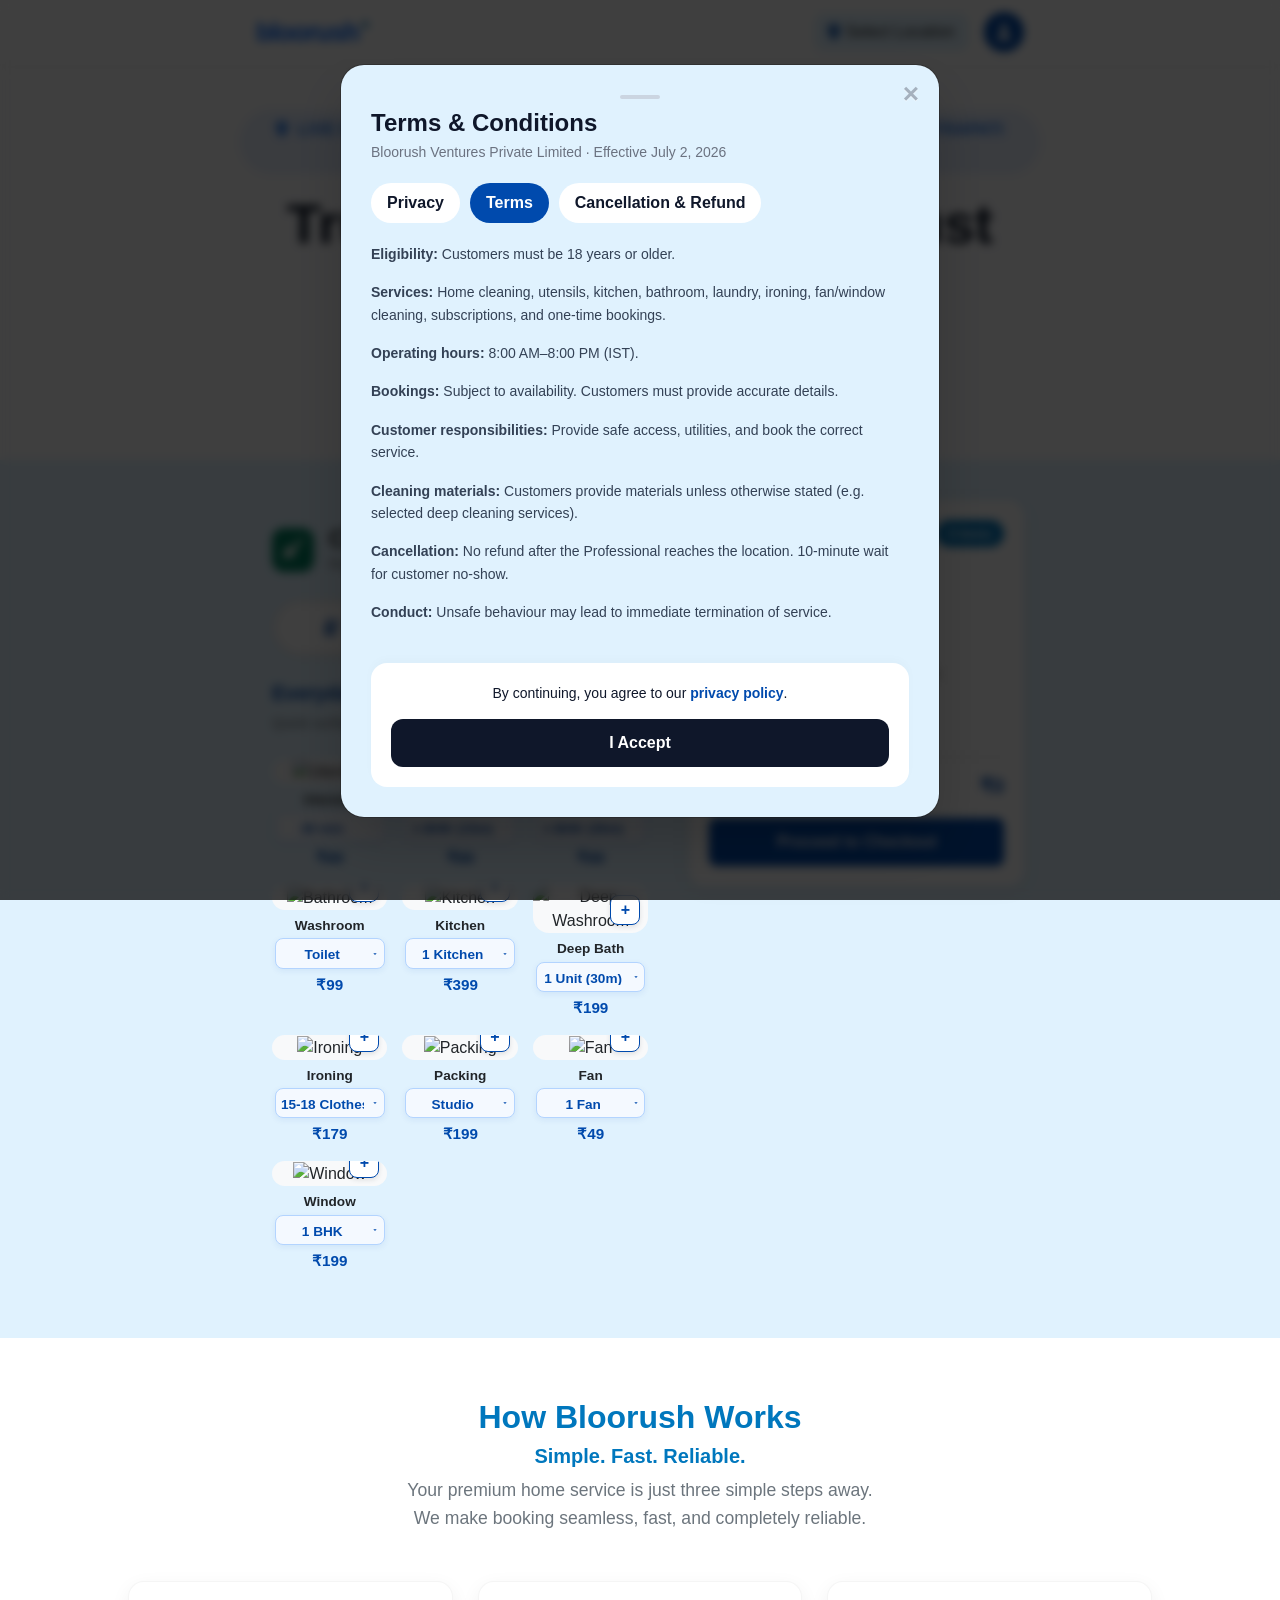
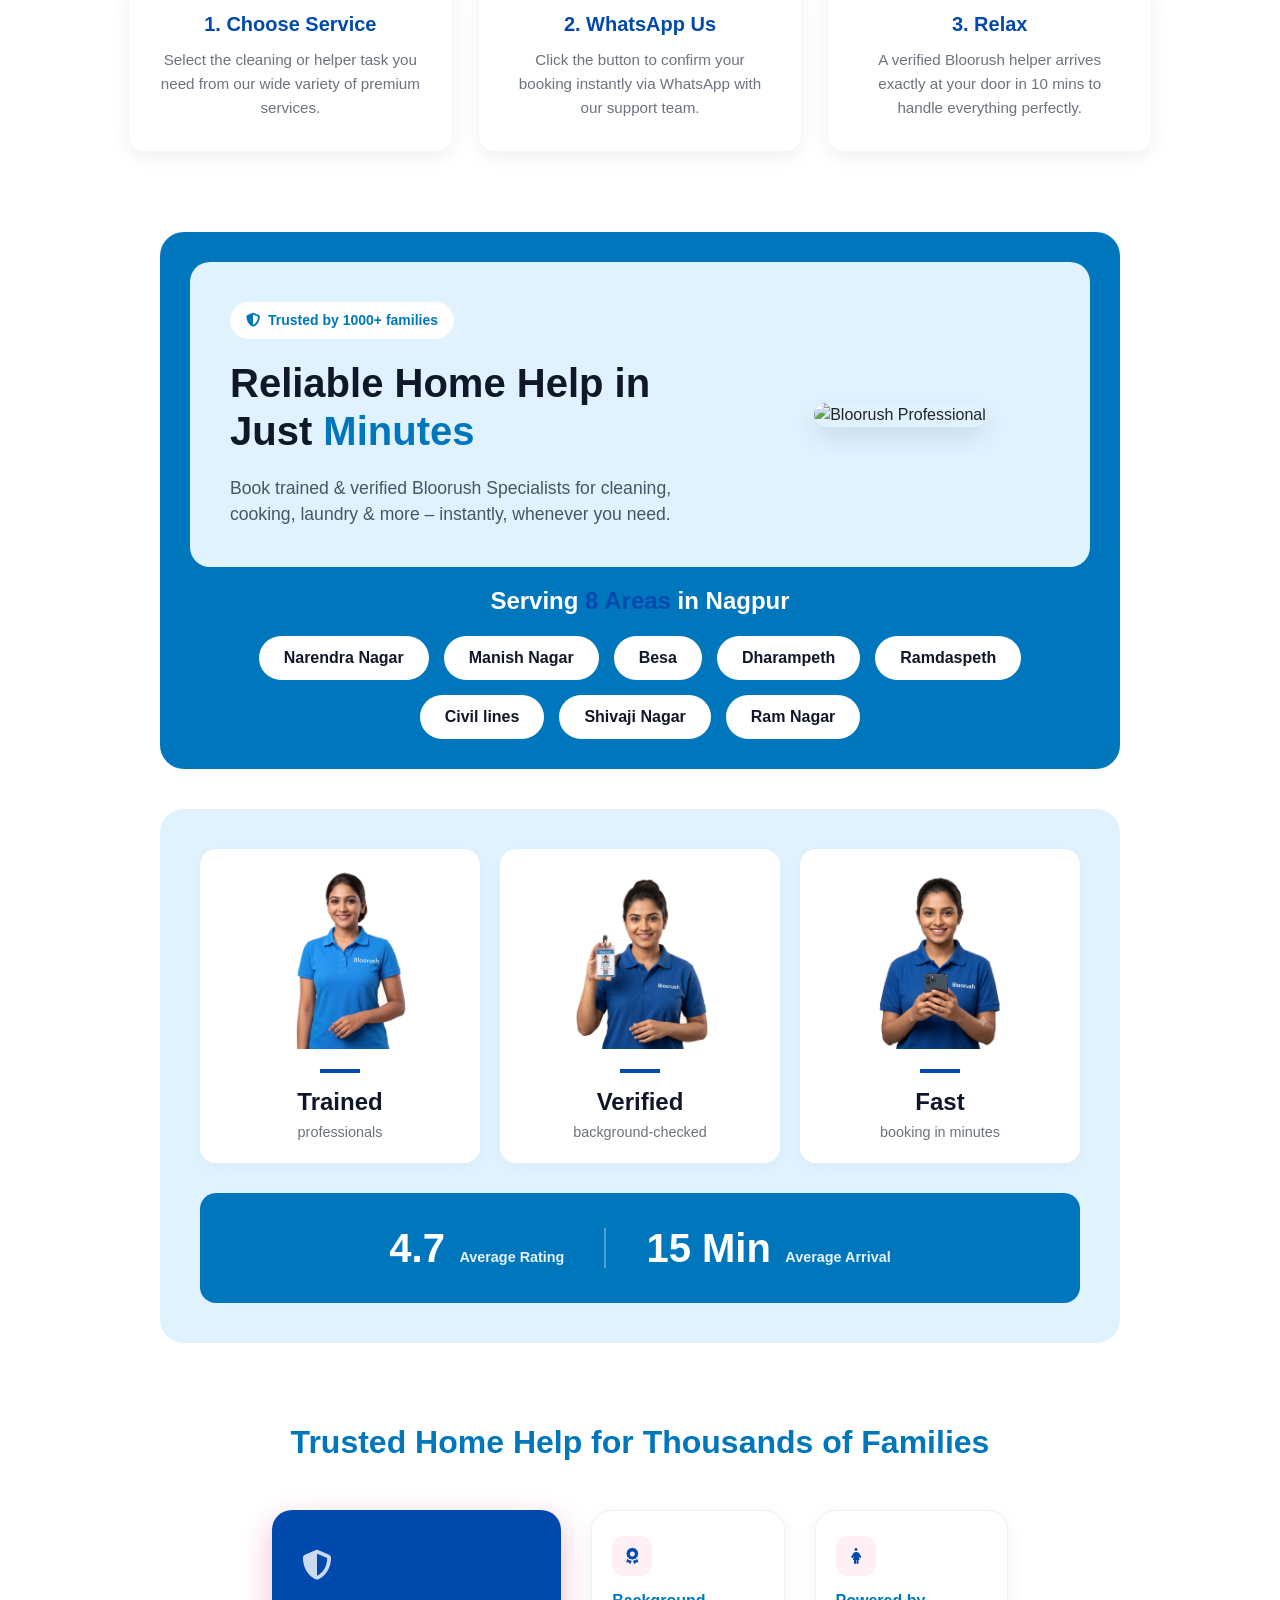
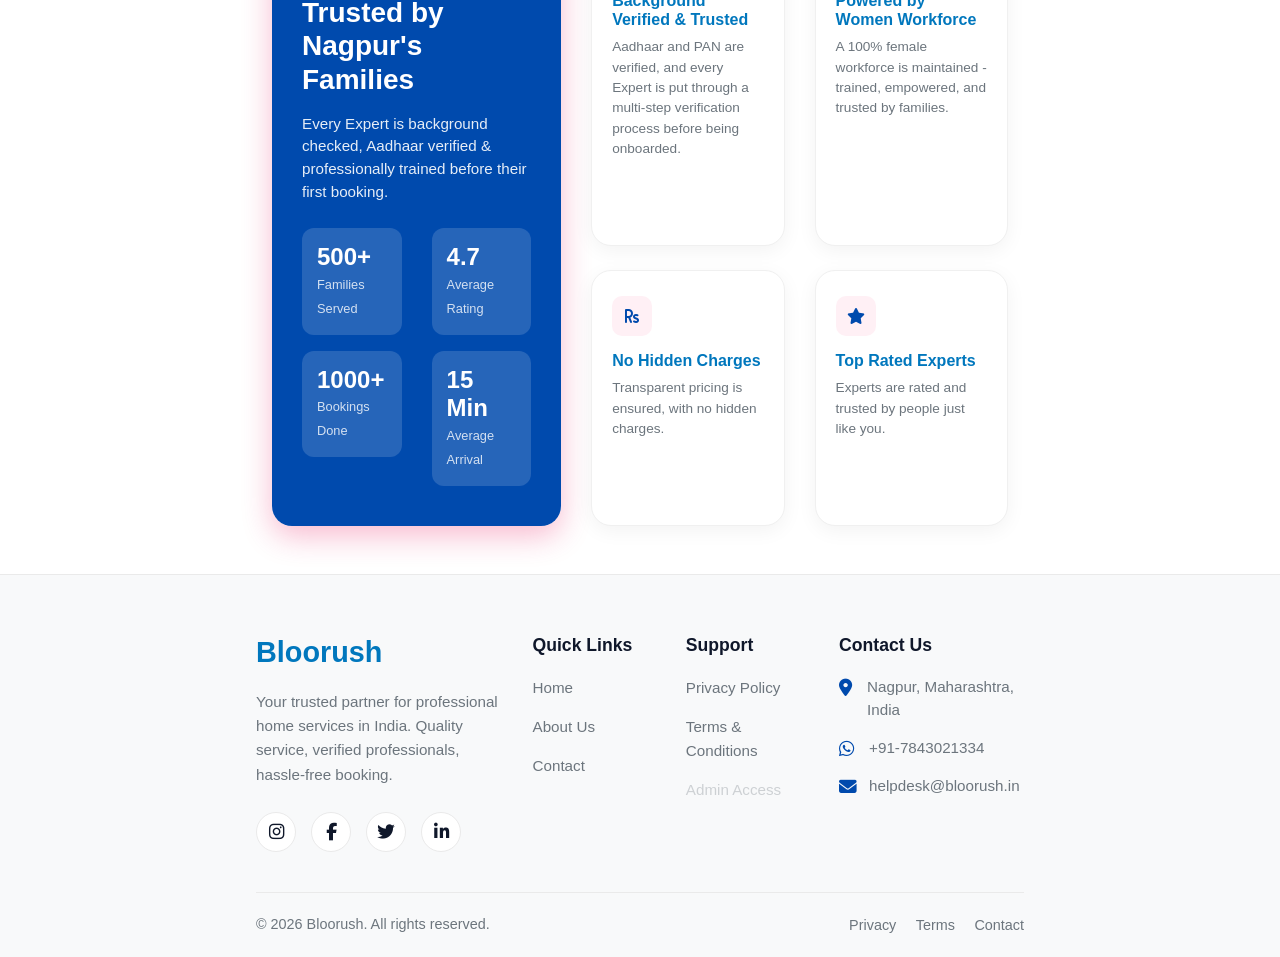
==== commit 418f5e61: "Implement final UI tweaks, fix service grids, update brand colors to #004aad, and integrate transpar" ====
--- a/index.html
+++ b/index.html
@@ -73,7 +73,7 @@
         <div class="navbar-container">
 
             <!-- Logo -->
-            <div class="logo-text" onclick="reloadPage()">Bloorush</div>
+            <div class="nav-logo" onclick="reloadPage()">bloorush<sup style="font-size:14px;top:-0.5em;color:var(--primary-dark);">✦</sup></div>
 
             <!-- Right -->
             <div class="nav-right">
@@ -322,216 +322,228 @@
                     </div>
                     <div class="services-grid" style="display: grid; grid-template-columns: repeat(3, 1fr); gap: 15px;">
 
-                        <!-- Item 1 -->
-                        <div class="service-grid-item" style="text-align: center;" data-name="Utensils Cleaning"
-                            data-base-price="89">
-                            <div class="img-container"
-                                style="background: #f8f9fa; border-radius: 16px; padding: 15px; position: relative; margin-bottom: 8px;">
-
-                                <img src="assets/service_utensils_icon.png" alt="Utensils"
-                                    style="width: 100%; object-fit: contain; height: 60px;">
-
-                                <div class="grid-btn-wrapper" style="position: absolute; bottom: -10px; right: -5px;">
-                                    <button class="add-btn-small"
-                                        onclick="addDynamicService(this, 'Utensils Cleaning')">+</button>
-                                    <div class="counter-pill-grid"
-                                        style="display:none; background: white; border: 1px solid #004aad; border-radius: 8px; color: #004aad; font-weight: bold; padding: 2px 5px; height: 30px; align-items: center; gap: 5px; box-shadow: 0 2px 5px rgba(0,0,0,0.1);">
-                                        <button style="border:none; background:none; color:#004aad; padding: 0 5px;"
-                                            onclick="updateCountFromDynamicGrid(this, 'Utensils Cleaning', -1)">-</button>
+                        <!-- Utensils Cleaning -->
+                        <div class="service-grid-item" style="text-align: center;" data-name="Utensils Cleaning" data-base-price="89">
+                            <div class="img-container" style="background: #f8f9fa; border-radius: 16px; overflow: hidden; position: relative; margin-bottom: 8px;">
+                                <img src="https://i.ibb.co/DHts69Sv/Whats-App-Image-2026-07-13-at-3-51-48-PM.jpg" alt="Utensils" style="width: 100%; height: 90px; object-fit: cover; transition: transform 0.3s ease;">
+                                <div class="grid-btn-wrapper" style="position: absolute; bottom: 8px; right: 8px;">
+                                    <button class="add-btn-small" onclick="addDynamicService(this, 'Utensils Cleaning')">+</button>
+                                    <div class="counter-pill-grid" style="display:none; background: white; border: 1px solid #004aad; border-radius: 8px; color: #004aad; font-weight: bold; padding: 2px 5px; height: 30px; align-items: center; gap: 5px; box-shadow: 0 2px 5px rgba(0,0,0,0.1);">
+                                        <button style="border:none; background:none; color:#004aad; padding: 0 5px;" onclick="updateCountFromDynamicGrid(this, 'Utensils Cleaning', -1)">-</button>
                                         <span>1</span>
-                                        <button style="border:none; background:none; color:#004aad; padding: 0 5px;"
-                                            onclick="updateCountFromDynamicGrid(this, 'Utensils Cleaning', 1)">+</button>
+                                        <button style="border:none; background:none; color:#004aad; padding: 0 5px;" onclick="updateCountFromDynamicGrid(this, 'Utensils Cleaning', 1)">+</button>
                                     </div>
                                 </div>
                             </div>
                             <h6 class="font-weight-bold mb-0" style="font-size: 0.85rem;">Utensils</h6>
-                            <select class="custom-select custom-select-sm mb-1 mt-1 service-duration-select"
-                                style="font-size: 0.85rem; font-weight: 600; border-radius: 8px; width: 95%; text-align: center; text-align-last: center; margin: 6px auto; display: block; background-color: #f4f9ff; color: #004aad; border: 1px solid #b3d4ff; padding: 6px 20px 6px 5px; box-shadow: 0 2px 6px rgba(0,74,173,0.08); cursor: pointer; appearance: none; -webkit-appearance: none; background-image: url('data:image/svg+xml;utf8,<svg fill=%22%23004aad%22 height=%2224%22 viewBox=%220 0 24 24%22 width=%2224%22 xmlns=%22http://www.w3.org/2000/svg%22><path d=%22M7 10l5 5 5-5z%22/><path d=%22M0 0h24v24H0z%22 fill=%22none%22/></svg>'); background-repeat: no-repeat; background-position-x: 95%; background-position-y: 50%; outline: none; transition: all 0.2s ease;"
-                                onmouseover="this.style.borderColor='#004aad'"
-                                onmouseout="this.style.borderColor='#b3d4ff'"
-                                onchange="updateServicePrice(this, 'Utensils Cleaning')">
+                            <select class="custom-select custom-select-sm mb-1 mt-1 service-duration-select" style="font-size: 0.85rem; font-weight: 600; border-radius: 8px; width: 95%; text-align: center; text-align-last: center; margin: 6px auto; display: block; background-color: #f4f9ff; color: #004aad; border: 1px solid #b3d4ff; padding: 6px 20px 6px 5px; box-shadow: 0 2px 6px rgba(0,74,173,0.08); cursor: pointer; appearance: none; -webkit-appearance: none; background-image: url('data:image/svg+xml;utf8,<svg fill=%22%23004aad%22 height=%2224%22 viewBox=%220 0 24 24%22 width=%2224%22 xmlns=%22http://www.w3.org/2000/svg%22><path d=%22M7 10l5 5 5-5z%22/><path d=%22M0 0h24v24H0z%22 fill=%22none%22/></svg>'); background-repeat: no-repeat; background-position-x: 95%; background-position-y: 50%; outline: none; transition: all 0.2s ease;" onchange="updateServicePrice(this, 'Utensils Cleaning')">
                                 <option value="30 min" data-price="89">30 min</option>
                                 <option value="45 min" data-price="129">45 min</option>
-                                <option value="60 min" data-price="169">60 min</option>
+                                <option value="60 min" data-price="179">60 min</option>
                                 <option value="90 min" data-price="239">90 min</option>
+                                <option value="120 min" data-price="299">120 min</option>
                             </select>
-                            <span class="font-weight-bold price-label service-display-price"
-                                style="color: #004aad; font-size: 0.95rem;">₹89</span>
-                        </div>
-
-                        <!-- Item 2 -->
-                        <div class="service-grid-item" style="text-align: center;" data-name="Bathroom Cleaning"
-                            data-base-price="99">
-                            <div class="img-container"
-                                style="background: #f8f9fa; border-radius: 16px; padding: 15px; position: relative; margin-bottom: 8px;">
-                                <img src="assets/service_bathroom_icon.png" alt="Bathroom"
-                                    style="width: 100%; object-fit: contain; height: 60px;">
-                                <div class="grid-btn-wrapper" style="position: absolute; bottom: -10px; right: -5px;">
-                                    <button class="add-btn-small"
-                                        onclick="addDynamicService(this, 'Bathroom Cleaning')">+</button>
-                                    <div class="counter-pill-grid"
-                                        style="display:none; background: white; border: 1px solid #004aad; border-radius: 8px; color: #004aad; font-weight: bold; padding: 2px 5px; height: 30px; align-items: center; gap: 5px; box-shadow: 0 2px 5px rgba(0,0,0,0.1);">
-                                        <button style="border:none; background:none; color:#004aad; padding: 0 5px;"
-                                            onclick="updateCountFromDynamicGrid(this, 'Bathroom Cleaning', -1)">-</button>
+                            <span class="font-weight-bold price-label service-display-price" style="color: #004aad; font-size: 0.95rem;">&#8377;89</span>
+                        </div>
+
+                        <!-- Mopping & Sweeping -->
+                        <div class="service-grid-item" style="text-align: center;" data-name="Mopping & Sweeping" data-base-price="99">
+                            <div class="img-container" style="background: #f8f9fa; border-radius: 16px; overflow: hidden; position: relative; margin-bottom: 8px;">
+                                <img src="https://i.ibb.co/qM01ThTm/Whats-App-Image-2026-07-13-at-3-51-50-PM.jpg" alt="Mopping" style="width: 100%; height: 90px; object-fit: cover; transition: transform 0.3s ease;">
+                                <div class="grid-btn-wrapper" style="position: absolute; bottom: 8px; right: 8px;">
+                                    <button class="add-btn-small" onclick="addDynamicService(this, 'Mopping & Sweeping')">+</button>
+                                    <div class="counter-pill-grid" style="display:none; background: white; border: 1px solid #004aad; border-radius: 8px; color: #004aad; font-weight: bold; padding: 2px 5px; height: 30px; align-items: center; gap: 5px; box-shadow: 0 2px 5px rgba(0,0,0,0.1);">
+                                        <button style="border:none; background:none; color:#004aad; padding: 0 5px;" onclick="updateCountFromDynamicGrid(this, 'Mopping & Sweeping', -1)">-</button>
                                         <span>1</span>
-                                        <button style="border:none; background:none; color:#004aad; padding: 0 5px;"
-                                            onclick="updateCountFromDynamicGrid(this, 'Bathroom Cleaning', 1)">+</button>
+                                        <button style="border:none; background:none; color:#004aad; padding: 0 5px;" onclick="updateCountFromDynamicGrid(this, 'Mopping & Sweeping', 1)">+</button>
                                     </div>
                                 </div>
                             </div>
-                            <h6 class="font-weight-bold mb-0" style="font-size: 0.85rem;">Bathroom</h6>
-                            <select class="custom-select custom-select-sm mb-1 mt-1 service-duration-select"
-                                style="font-size: 0.85rem; font-weight: 600; border-radius: 8px; width: 95%; text-align: center; text-align-last: center; margin: 6px auto; display: block; background-color: #f4f9ff; color: #004aad; border: 1px solid #b3d4ff; padding: 6px 20px 6px 5px; box-shadow: 0 2px 6px rgba(0,74,173,0.08); cursor: pointer; appearance: none; -webkit-appearance: none; background-image: url('data:image/svg+xml;utf8,<svg fill=%22%23004aad%22 height=%2224%22 viewBox=%220 0 24 24%22 width=%2224%22 xmlns=%22http://www.w3.org/2000/svg%22><path d=%22M7 10l5 5 5-5z%22/><path d=%22M0 0h24v24H0z%22 fill=%22none%22/></svg>'); background-repeat: no-repeat; background-position-x: 95%; background-position-y: 50%; outline: none; transition: all 0.2s ease;"
-                                onmouseover="this.style.borderColor='#004aad'"
-                                onmouseout="this.style.borderColor='#b3d4ff'"
-                                onchange="updateServicePrice(this, 'Bathroom Cleaning')">
-                                <option value="30 min" data-price="89">30 min</option>
-                                <option value="45 min" data-price="149">45 min</option>
-                                <option value="60 min" data-price="189">60 min</option>
-                                <option value="90 min" data-price="239">90 min</option>
+                            <h6 class="font-weight-bold mb-0" style="font-size: 0.85rem;">Mopping</h6>
+                            <select class="custom-select custom-select-sm mb-1 mt-1 service-duration-select" style="font-size: 0.85rem; font-weight: 600; border-radius: 8px; width: 95%; text-align: center; text-align-last: center; margin: 6px auto; display: block; background-color: #f4f9ff; color: #004aad; border: 1px solid #b3d4ff; padding: 6px 20px 6px 5px; box-shadow: 0 2px 6px rgba(0,74,173,0.08); cursor: pointer; appearance: none; -webkit-appearance: none; background-image: url('data:image/svg+xml;utf8,<svg fill=%22%23004aad%22 height=%2224%22 viewBox=%220 0 24 24%22 width=%2224%22 xmlns=%22http://www.w3.org/2000/svg%22><path d=%22M7 10l5 5 5-5z%22/><path d=%22M0 0h24v24H0z%22 fill=%22none%22/></svg>'); background-repeat: no-repeat; background-position-x: 95%; background-position-y: 50%; outline: none; transition: all 0.2s ease;" onchange="updateServicePrice(this, 'Mopping & Sweeping')">
+                                <option value="1 BHK 15 min" data-price="99">1 BHK (15m)</option>
+                                <option value="2 BHK 25 min" data-price="119">2 BHK (25m)</option>
+                                <option value="3 BHK 40 min" data-price="139">3 BHK (40m)</option>
+                                <option value="4 BHK 55 min" data-price="179">4 BHK (55m)</option>
                             </select>
-                            <span class="font-weight-bold price-label service-display-price"
-                                style="color: #004aad; font-size: 0.95rem;">₹89</span>
-                        </div>
-
-                        <!-- Item 3 -->
-                        <div class="service-grid-item" style="text-align: center;" data-name="Home Dusting"
-                            data-base-price="79">
-                            <div class="img-container"
-                                style="background: #f8f9fa; border-radius: 16px; padding: 15px; position: relative; margin-bottom: 8px;">
-                                <img src="assets/service_dusting_icon.png" alt="Dusting"
-                                    style="width: 100%; object-fit: contain; height: 60px;">
-                                <div class="grid-btn-wrapper" style="position: absolute; bottom: -10px; right: -5px;">
-                                    <button class="add-btn-small"
-                                        onclick="addDynamicService(this, 'Home Dusting')">+</button>
-                                    <div class="counter-pill-grid"
-                                        style="display:none; background: white; border: 1px solid #004aad; border-radius: 8px; color: #004aad; font-weight: bold; padding: 2px 5px; height: 30px; align-items: center; gap: 5px; box-shadow: 0 2px 5px rgba(0,0,0,0.1);">
-                                        <button style="border:none; background:none; color:#004aad; padding: 0 5px;"
-                                            onclick="updateCountFromDynamicGrid(this, 'Home Dusting', -1)">-</button>
+                            <span class="font-weight-bold price-label service-display-price" style="color: #004aad; font-size: 0.95rem;">&#8377;99</span>
+                        </div>
+
+                        <!-- Dusting -->
+                        <div class="service-grid-item" style="text-align: center;" data-name="Home Dusting" data-base-price="99">
+                            <div class="img-container" style="background: #f8f9fa; border-radius: 16px; overflow: hidden; position: relative; margin-bottom: 8px;">
+                                <img src="https://i.ibb.co/v4rPWm4N/Whats-App-Image-2026-07-13-at-3-51-50-PM-1.jpg" alt="Dusting" style="width: 100%; height: 90px; object-fit: cover; transition: transform 0.3s ease;">
+                                <div class="grid-btn-wrapper" style="position: absolute; bottom: 8px; right: 8px;">
+                                    <button class="add-btn-small" onclick="addDynamicService(this, 'Home Dusting')">+</button>
+                                    <div class="counter-pill-grid" style="display:none; background: white; border: 1px solid #004aad; border-radius: 8px; color: #004aad; font-weight: bold; padding: 2px 5px; height: 30px; align-items: center; gap: 5px; box-shadow: 0 2px 5px rgba(0,0,0,0.1);">
+                                        <button style="border:none; background:none; color:#004aad; padding: 0 5px;" onclick="updateCountFromDynamicGrid(this, 'Home Dusting', -1)">-</button>
                                         <span>1</span>
-                                        <button style="border:none; background:none; color:#004aad; padding: 0 5px;"
-                                            onclick="updateCountFromDynamicGrid(this, 'Home Dusting', 1)">+</button>
+                                        <button style="border:none; background:none; color:#004aad; padding: 0 5px;" onclick="updateCountFromDynamicGrid(this, 'Home Dusting', 1)">+</button>
                                     </div>
                                 </div>
                             </div>
                             <h6 class="font-weight-bold mb-0" style="font-size: 0.85rem;">Dusting</h6>
-                            <select class="custom-select custom-select-sm mb-1 mt-1 service-duration-select"
-                                style="font-size: 0.85rem; font-weight: 600; border-radius: 8px; width: 95%; text-align: center; text-align-last: center; margin: 6px auto; display: block; background-color: #f4f9ff; color: #004aad; border: 1px solid #b3d4ff; padding: 6px 20px 6px 5px; box-shadow: 0 2px 6px rgba(0,74,173,0.08); cursor: pointer; appearance: none; -webkit-appearance: none; background-image: url('data:image/svg+xml;utf8,<svg fill=%22%23004aad%22 height=%2224%22 viewBox=%220 0 24 24%22 width=%2224%22 xmlns=%22http://www.w3.org/2000/svg%22><path d=%22M7 10l5 5 5-5z%22/><path d=%22M0 0h24v24H0z%22 fill=%22none%22/></svg>'); background-repeat: no-repeat; background-position-x: 95%; background-position-y: 50%; outline: none; transition: all 0.2s ease;"
-                                onmouseover="this.style.borderColor='#004aad'"
-                                onmouseout="this.style.borderColor='#b3d4ff'"
-                                onchange="updateServicePrice(this, 'Home Dusting')">
-                                <option value="30 min" data-price="79">30 min</option>
-                                <option value="45 min" data-price="119">45 min</option>
-                                <option value="60 min" data-price="159">60 min</option>
-                                <option value="90 min" data-price="219">90 min</option>
+                            <select class="custom-select custom-select-sm mb-1 mt-1 service-duration-select" style="font-size: 0.85rem; font-weight: 600; border-radius: 8px; width: 95%; text-align: center; text-align-last: center; margin: 6px auto; display: block; background-color: #f4f9ff; color: #004aad; border: 1px solid #b3d4ff; padding: 6px 20px 6px 5px; box-shadow: 0 2px 6px rgba(0,74,173,0.08); cursor: pointer; appearance: none; -webkit-appearance: none; background-image: url('data:image/svg+xml;utf8,<svg fill=%22%23004aad%22 height=%2224%22 viewBox=%220 0 24 24%22 width=%2224%22 xmlns=%22http://www.w3.org/2000/svg%22><path d=%22M7 10l5 5 5-5z%22/><path d=%22M0 0h24v24H0z%22 fill=%22none%22/></svg>'); background-repeat: no-repeat; background-position-x: 95%; background-position-y: 50%; outline: none; transition: all 0.2s ease;" onchange="updateServicePrice(this, 'Home Dusting')">
+                                <option value="1 BHK 30 min" data-price="99">1 BHK (30m)</option>
+                                <option value="2 BHK 40 min" data-price="129">2 BHK (40m)</option>
+                                <option value="3 BHK 60 min" data-price="179">3 BHK (60m)</option>
+                                <option value="4 BHK 80 min" data-price="229">4 BHK (80m)</option>
                             </select>
-                            <span class="font-weight-bold price-label service-display-price"
-                                style="color: #004aad; font-size: 0.95rem;">₹79</span>
-                        </div>
-
-                        <!-- Item 4 -->
-                        <div class="service-grid-item" style="text-align: center;" data-name="Mopping & Sweeping"
-                            data-base-price="79">
-                            <div class="img-container"
-                                style="background: #f8f9fa; border-radius: 16px; padding: 15px; position: relative; margin-bottom: 8px;">
-                                <img src="assets/service_mopping_icon.png" alt="Mopping"
-                                    style="width: 100%; object-fit: contain; height: 60px;">
-                                <div class="grid-btn-wrapper" style="position: absolute; bottom: -10px; right: -5px;">
-                                    <button class="add-btn-small"
-                                        onclick="addDynamicService(this, 'Mopping & Sweeping')">+</button>
-                                    <div class="counter-pill-grid"
-                                        style="display:none; background: white; border: 1px solid #004aad; border-radius: 8px; color: #004aad; font-weight: bold; padding: 2px 5px; height: 30px; align-items: center; gap: 5px; box-shadow: 0 2px 5px rgba(0,0,0,0.1);">
-                                        <button style="border:none; background:none; color:#004aad; padding: 0 5px;"
-                                            onclick="updateCountFromDynamicGrid(this, 'Mopping & Sweeping', -1)">-</button>
+                            <span class="font-weight-bold price-label service-display-price" style="color: #004aad; font-size: 0.95rem;">&#8377;99</span>
+                        </div>
+
+                        <!-- Toilet & bathroom -->
+                        <div class="service-grid-item" style="text-align: center;" data-name="Toilet & Bathroom" data-base-price="99">
+                            <div class="img-container" style="background: #f8f9fa; border-radius: 16px; overflow: hidden; position: relative; margin-bottom: 8px;">
+                                <img src="https://i.ibb.co/VpCVZYMP/Whats-App-Image-2026-07-13-at-9-52-24-PM.jpg" alt="Bathroom" style="width: 100%; height: 90px; object-fit: cover; transition: transform 0.3s ease;">
+                                <div class="grid-btn-wrapper" style="position: absolute; bottom: 8px; right: 8px;">
+                                    <button class="add-btn-small" onclick="addDynamicService(this, 'Toilet & Bathroom')">+</button>
+                                    <div class="counter-pill-grid" style="display:none; background: white; border: 1px solid #004aad; border-radius: 8px; color: #004aad; font-weight: bold; padding: 2px 5px; height: 30px; align-items: center; gap: 5px; box-shadow: 0 2px 5px rgba(0,0,0,0.1);">
+                                        <button style="border:none; background:none; color:#004aad; padding: 0 5px;" onclick="updateCountFromDynamicGrid(this, 'Toilet & Bathroom', -1)">-</button>
                                         <span>1</span>
-                                        <button style="border:none; background:none; color:#004aad; padding: 0 5px;"
-                                            onclick="updateCountFromDynamicGrid(this, 'Mopping & Sweeping', 1)">+</button>
+                                        <button style="border:none; background:none; color:#004aad; padding: 0 5px;" onclick="updateCountFromDynamicGrid(this, 'Toilet & Bathroom', 1)">+</button>
                                     </div>
                                 </div>
                             </div>
-                            <h6 class="font-weight-bold mb-0" style="font-size: 0.85rem;">Mopping</h6>
-                            <select class="custom-select custom-select-sm mb-1 mt-1 service-duration-select"
-                                style="font-size: 0.85rem; font-weight: 600; border-radius: 8px; width: 95%; text-align: center; text-align-last: center; margin: 6px auto; display: block; background-color: #f4f9ff; color: #004aad; border: 1px solid #b3d4ff; padding: 6px 20px 6px 5px; box-shadow: 0 2px 6px rgba(0,74,173,0.08); cursor: pointer; appearance: none; -webkit-appearance: none; background-image: url('data:image/svg+xml;utf8,<svg fill=%22%23004aad%22 height=%2224%22 viewBox=%220 0 24 24%22 width=%2224%22 xmlns=%22http://www.w3.org/2000/svg%22><path d=%22M7 10l5 5 5-5z%22/><path d=%22M0 0h24v24H0z%22 fill=%22none%22/></svg>'); background-repeat: no-repeat; background-position-x: 95%; background-position-y: 50%; outline: none; transition: all 0.2s ease;"
-                                onmouseover="this.style.borderColor='#004aad'"
-                                onmouseout="this.style.borderColor='#b3d4ff'"
-                                onchange="updateServicePrice(this, 'Mopping & Sweeping')">
-                                <option value="30 min" data-price="79">30 min</option>
-                                <option value="45 min" data-price="119">45 min</option>
-                                <option value="60 min" data-price="159">60 min</option>
-                                <option value="90 min" data-price="219">90 min</option>
+                            <h6 class="font-weight-bold mb-0" style="font-size: 0.85rem;">Washroom</h6>
+                            <select class="custom-select custom-select-sm mb-1 mt-1 service-duration-select" style="font-size: 0.85rem; font-weight: 600; border-radius: 8px; width: 95%; text-align: center; text-align-last: center; margin: 6px auto; display: block; background-color: #f4f9ff; color: #004aad; border: 1px solid #b3d4ff; padding: 6px 20px 6px 5px; box-shadow: 0 2px 6px rgba(0,74,173,0.08); cursor: pointer; appearance: none; -webkit-appearance: none; background-image: url('data:image/svg+xml;utf8,<svg fill=%22%23004aad%22 height=%2224%22 viewBox=%220 0 24 24%22 width=%2224%22 xmlns=%22http://www.w3.org/2000/svg%22><path d=%22M7 10l5 5 5-5z%22/><path d=%22M0 0h24v24H0z%22 fill=%22none%22/></svg>'); background-repeat: no-repeat; background-position-x: 95%; background-position-y: 50%; outline: none; transition: all 0.2s ease;" onchange="updateServicePrice(this, 'Toilet & Bathroom')">
+                                <option value="Single toilet 30 min" data-price="99">Toilet</option>
+                                <option value="Single bathroom 30 min" data-price="99">Bathroom</option>
+                                <option value="Combined 30 min" data-price="159">1 Combined</option>
+                                <option value="2 combined 60 min" data-price="318">2 Combined</option>
+                                <option value="3 combined 90 min" data-price="477">3 Combined</option>
                             </select>
-                            <span class="font-weight-bold price-label service-display-price"
-                                style="color: #004aad; font-size: 0.95rem;">₹79</span>
-                        </div>
-
-                        <!-- Item 5 -->
-                        <div class="service-grid-item" style="text-align: center;" data-name="Fan Cleaning"
-                            data-base-price="49">
-                            <div class="img-container"
-                                style="background: #f8f9fa; border-radius: 16px; padding: 15px; position: relative; margin-bottom: 8px;">
-                                <img src="assets/service_fan_icon.png" alt="Fan"
-                                    style="width: 100%; object-fit: contain; height: 60px;">
-                                <div class="grid-btn-wrapper" style="position: absolute; bottom: -10px; right: -5px;">
-                                    <button class="add-btn-small"
-                                        onclick="addDynamicService(this, 'Fan Cleaning')">+</button>
-                                    <div class="counter-pill-grid"
-                                        style="display:none; background: white; border: 1px solid #004aad; border-radius: 8px; color: #004aad; font-weight: bold; padding: 2px 5px; height: 30px; align-items: center; gap: 5px; box-shadow: 0 2px 5px rgba(0,0,0,0.1);">
-                                        <button style="border:none; background:none; color:#004aad; padding: 0 5px;"
-                                            onclick="updateCountFromDynamicGrid(this, 'Fan Cleaning', -1)">-</button>
+                            <span class="font-weight-bold price-label service-display-price" style="color: #004aad; font-size: 0.95rem;">&#8377;99</span>
+                        </div>
+
+                        <!-- Kitchen cleaning -->
+                        <div class="service-grid-item" style="text-align: center;" data-name="Kitchen Cleaning" data-base-price="399">
+                            <div class="img-container" style="background: #f8f9fa; border-radius: 16px; overflow: hidden; position: relative; margin-bottom: 8px;">
+                                <img src="https://i.ibb.co/Y79LtB5z/Whats-App-Image-2026-07-13-at-9-57-05-PM.jpg" alt="Kitchen" style="width: 100%; height: 90px; object-fit: cover; transition: transform 0.3s ease;">
+                                <div class="grid-btn-wrapper" style="position: absolute; bottom: 8px; right: 8px;">
+                                    <button class="add-btn-small" onclick="addDynamicService(this, 'Kitchen Cleaning')">+</button>
+                                    <div class="counter-pill-grid" style="display:none; background: white; border: 1px solid #004aad; border-radius: 8px; color: #004aad; font-weight: bold; padding: 2px 5px; height: 30px; align-items: center; gap: 5px; box-shadow: 0 2px 5px rgba(0,0,0,0.1);">
+                                        <button style="border:none; background:none; color:#004aad; padding: 0 5px;" onclick="updateCountFromDynamicGrid(this, 'Kitchen Cleaning', -1)">-</button>
                                         <span>1</span>
-                                        <button style="border:none; background:none; color:#004aad; padding: 0 5px;"
-                                            onclick="updateCountFromDynamicGrid(this, 'Fan Cleaning', 1)">+</button>
+                                        <button style="border:none; background:none; color:#004aad; padding: 0 5px;" onclick="updateCountFromDynamicGrid(this, 'Kitchen Cleaning', 1)">+</button>
                                     </div>
                                 </div>
                             </div>
+                            <h6 class="font-weight-bold mb-0" style="font-size: 0.85rem;">Kitchen</h6>
+                            <select class="custom-select custom-select-sm mb-1 mt-1 service-duration-select" style="font-size: 0.85rem; font-weight: 600; border-radius: 8px; width: 95%; text-align: center; text-align-last: center; margin: 6px auto; display: block; background-color: #f4f9ff; color: #004aad; border: 1px solid #b3d4ff; padding: 6px 20px 6px 5px; box-shadow: 0 2px 6px rgba(0,74,173,0.08); cursor: pointer; appearance: none; -webkit-appearance: none; background-image: url('data:image/svg+xml;utf8,<svg fill=%22%23004aad%22 height=%2224%22 viewBox=%220 0 24 24%22 width=%2224%22 xmlns=%22http://www.w3.org/2000/svg%22><path d=%22M7 10l5 5 5-5z%22/><path d=%22M0 0h24v24H0z%22 fill=%22none%22/></svg>'); background-repeat: no-repeat; background-position-x: 95%; background-position-y: 50%; outline: none; transition: all 0.2s ease;" onchange="updateServicePrice(this, 'Kitchen Cleaning')">
+                                <option value="1 kitchen 60 min" data-price="399">1 Kitchen</option>
+                            </select>
+                            <span class="font-weight-bold price-label service-display-price" style="color: #004aad; font-size: 0.95rem;">&#8377;399</span>
+                        </div>
+
+                        <!-- Deep toilet & bathroom clean -->
+                        <div class="service-grid-item" style="text-align: center;" data-name="Deep Washroom Cleaning" data-base-price="199">
+                            <div class="img-container" style="background: #f8f9fa; border-radius: 16px; overflow: hidden; position: relative; margin-bottom: 8px;">
+                                <img src="https://i.ibb.co/7twSMkj1/Whats-App-Image-2026-07-13-at-9-34-21-PM.jpg" alt="Deep Washroom" style="width: 100%; height: 90px; object-fit: cover; transition: transform 0.3s ease;">
+                                <div class="grid-btn-wrapper" style="position: absolute; bottom: 8px; right: 8px;">
+                                    <button class="add-btn-small" onclick="addDynamicService(this, 'Deep Washroom Cleaning')">+</button>
+                                    <div class="counter-pill-grid" style="display:none; background: white; border: 1px solid #004aad; border-radius: 8px; color: #004aad; font-weight: bold; padding: 2px 5px; height: 30px; align-items: center; gap: 5px; box-shadow: 0 2px 5px rgba(0,0,0,0.1);">
+                                        <button style="border:none; background:none; color:#004aad; padding: 0 5px;" onclick="updateCountFromDynamicGrid(this, 'Deep Washroom Cleaning', -1)">-</button>
+                                        <span>1</span>
+                                        <button style="border:none; background:none; color:#004aad; padding: 0 5px;" onclick="updateCountFromDynamicGrid(this, 'Deep Washroom Cleaning', 1)">+</button>
+                                    </div>
+                                </div>
+                            </div>
+                            <h6 class="font-weight-bold mb-0" style="font-size: 0.85rem;">Deep Bath</h6>
+                            <select class="custom-select custom-select-sm mb-1 mt-1 service-duration-select" style="font-size: 0.85rem; font-weight: 600; border-radius: 8px; width: 95%; text-align: center; text-align-last: center; margin: 6px auto; display: block; background-color: #f4f9ff; color: #004aad; border: 1px solid #b3d4ff; padding: 6px 20px 6px 5px; box-shadow: 0 2px 6px rgba(0,74,173,0.08); cursor: pointer; appearance: none; -webkit-appearance: none; background-image: url('data:image/svg+xml;utf8,<svg fill=%22%23004aad%22 height=%2224%22 viewBox=%220 0 24 24%22 width=%2224%22 xmlns=%22http://www.w3.org/2000/svg%22><path d=%22M7 10l5 5 5-5z%22/><path d=%22M0 0h24v24H0z%22 fill=%22none%22/></svg>'); background-repeat: no-repeat; background-position-x: 95%; background-position-y: 50%; outline: none; transition: all 0.2s ease;" onchange="updateServicePrice(this, 'Deep Washroom Cleaning')">
+                                <option value="1 unit 30 min" data-price="199">1 Unit (30m)</option>
+                            </select>
+                            <span class="font-weight-bold price-label service-display-price" style="color: #004aad; font-size: 0.95rem;">&#8377;199</span>
+                        </div>
+
+                        <!-- Ironing service -->
+                        <div class="service-grid-item" style="text-align: center;" data-name="Ironing Service" data-base-price="179">
+                            <div class="img-container" style="background: #f8f9fa; border-radius: 16px; overflow: hidden; position: relative; margin-bottom: 8px;">
+                                <img src="https://i.ibb.co/DHts69Sv/Whats-App-Image-2026-07-13-at-3-51-48-PM.jpg" alt="Ironing" style="width: 100%; height: 90px; object-fit: cover; transition: transform 0.3s ease;">
+                                <div class="grid-btn-wrapper" style="position: absolute; bottom: 8px; right: 8px;">
+                                    <button class="add-btn-small" onclick="addDynamicService(this, 'Ironing Service')">+</button>
+                                    <div class="counter-pill-grid" style="display:none; background: white; border: 1px solid #004aad; border-radius: 8px; color: #004aad; font-weight: bold; padding: 2px 5px; height: 30px; align-items: center; gap: 5px; box-shadow: 0 2px 5px rgba(0,0,0,0.1);">
+                                        <button style="border:none; background:none; color:#004aad; padding: 0 5px;" onclick="updateCountFromDynamicGrid(this, 'Ironing Service', -1)">-</button>
+                                        <span>1</span>
+                                        <button style="border:none; background:none; color:#004aad; padding: 0 5px;" onclick="updateCountFromDynamicGrid(this, 'Ironing Service', 1)">+</button>
+                                    </div>
+                                </div>
+                            </div>
+                            <h6 class="font-weight-bold mb-0" style="font-size: 0.85rem;">Ironing</h6>
+                            <select class="custom-select custom-select-sm mb-1 mt-1 service-duration-select" style="font-size: 0.85rem; font-weight: 600; border-radius: 8px; width: 95%; text-align: center; text-align-last: center; margin: 6px auto; display: block; background-color: #f4f9ff; color: #004aad; border: 1px solid #b3d4ff; padding: 6px 20px 6px 5px; box-shadow: 0 2px 6px rgba(0,74,173,0.08); cursor: pointer; appearance: none; -webkit-appearance: none; background-image: url('data:image/svg+xml;utf8,<svg fill=%22%23004aad%22 height=%2224%22 viewBox=%220 0 24 24%22 width=%2224%22 xmlns=%22http://www.w3.org/2000/svg%22><path d=%22M7 10l5 5 5-5z%22/><path d=%22M0 0h24v24H0z%22 fill=%22none%22/></svg>'); background-repeat: no-repeat; background-position-x: 95%; background-position-y: 50%; outline: none; transition: all 0.2s ease;" onchange="updateServicePrice(this, 'Ironing Service')">
+                                <option value="15-18 clothes 60 min" data-price="179">15-18 Clothes</option>
+                                <option value="25-32 clothes 90 min" data-price="259">25-32 Clothes</option>
+                                <option value="35-42 clothes 120 min" data-price="339">35-42 Clothes</option>
+                            </select>
+                            <span class="font-weight-bold price-label service-display-price" style="color: #004aad; font-size: 0.95rem;">&#8377;179</span>
+                        </div>
+
+                        <!-- Packing & unpacking -->
+                        <div class="service-grid-item" style="text-align: center;" data-name="Packing & Unpacking" data-base-price="199">
+                            <div class="img-container" style="background: #f8f9fa; border-radius: 16px; overflow: hidden; position: relative; margin-bottom: 8px;">
+                                <img src="https://images.unsplash.com/photo-1600585154340-be6161a56a0c?q=80&w=250&auto=format&fit=crop" alt="Packing" style="width: 100%; height: 90px; object-fit: cover; transition: transform 0.3s ease;">
+                                <div class="grid-btn-wrapper" style="position: absolute; bottom: 8px; right: 8px;">
+                                    <button class="add-btn-small" onclick="addDynamicService(this, 'Packing & Unpacking')">+</button>
+                                    <div class="counter-pill-grid" style="display:none; background: white; border: 1px solid #004aad; border-radius: 8px; color: #004aad; font-weight: bold; padding: 2px 5px; height: 30px; align-items: center; gap: 5px; box-shadow: 0 2px 5px rgba(0,0,0,0.1);">
+                                        <button style="border:none; background:none; color:#004aad; padding: 0 5px;" onclick="updateCountFromDynamicGrid(this, 'Packing & Unpacking', -1)">-</button>
+                                        <span>1</span>
+                                        <button style="border:none; background:none; color:#004aad; padding: 0 5px;" onclick="updateCountFromDynamicGrid(this, 'Packing & Unpacking', 1)">+</button>
+                                    </div>
+                                </div>
+                            </div>
+                            <h6 class="font-weight-bold mb-0" style="font-size: 0.85rem;">Packing</h6>
+                            <select class="custom-select custom-select-sm mb-1 mt-1 service-duration-select" style="font-size: 0.85rem; font-weight: 600; border-radius: 8px; width: 95%; text-align: center; text-align-last: center; margin: 6px auto; display: block; background-color: #f4f9ff; color: #004aad; border: 1px solid #b3d4ff; padding: 6px 20px 6px 5px; box-shadow: 0 2px 6px rgba(0,74,173,0.08); cursor: pointer; appearance: none; -webkit-appearance: none; background-image: url('data:image/svg+xml;utf8,<svg fill=%22%23004aad%22 height=%2224%22 viewBox=%220 0 24 24%22 width=%2224%22 xmlns=%22http://www.w3.org/2000/svg%22><path d=%22M7 10l5 5 5-5z%22/><path d=%22M0 0h24v24H0z%22 fill=%22none%22/></svg>'); background-repeat: no-repeat; background-position-x: 95%; background-position-y: 50%; outline: none; transition: all 0.2s ease;" onchange="updateServicePrice(this, 'Packing & Unpacking')">
+                                <option value="Small room/studio 60 min" data-price="199">Studio</option>
+                                <option value="1 BHK 90 min" data-price="349">1 BHK</option>
+                                <option value="2 BHK 120 min" data-price="449">2 BHK</option>
+                                <option value="3 BHK 240 min" data-price="799">3 BHK</option>
+                            </select>
+                            <span class="font-weight-bold price-label service-display-price" style="color: #004aad; font-size: 0.95rem;">&#8377;199</span>
+                        </div>
+
+                        <!-- Fan Cleaning -->
+                        <div class="service-grid-item" style="text-align: center;" data-name="Fan Cleaning" data-base-price="49">
+                            <div class="img-container" style="background: #f8f9fa; border-radius: 16px; overflow: hidden; position: relative; margin-bottom: 8px;">
+                                <img src="https://i.ibb.co/Q3kMczV7/Whats-App-Image-2026-07-13-at-9-40-11-PM.jpg" alt="Fan" style="width: 100%; height: 90px; object-fit: cover; transition: transform 0.3s ease;">
+                                <div class="grid-btn-wrapper" style="position: absolute; bottom: 8px; right: 8px;">
+                                    <button class="add-btn-small" onclick="addDynamicService(this, 'Fan Cleaning')">+</button>
+                                    <div class="counter-pill-grid" style="display:none; background: white; border: 1px solid #004aad; border-radius: 8px; color: #004aad; font-weight: bold; padding: 2px 5px; height: 30px; align-items: center; gap: 5px; box-shadow: 0 2px 5px rgba(0,0,0,0.1);">
+                                        <button style="border:none; background:none; color:#004aad; padding: 0 5px;" onclick="updateCountFromDynamicGrid(this, 'Fan Cleaning', -1)">-</button>
+                                        <span>1</span>
+                                        <button style="border:none; background:none; color:#004aad; padding: 0 5px;" onclick="updateCountFromDynamicGrid(this, 'Fan Cleaning', 1)">+</button>
+                                    </div>
+                                </div>
+                            </div>
                             <h6 class="font-weight-bold mb-0" style="font-size: 0.85rem;">Fan</h6>
-                            <select class="custom-select custom-select-sm mb-1 mt-1 service-duration-select"
-                                style="font-size: 0.85rem; font-weight: 600; border-radius: 8px; width: 95%; text-align: center; text-align-last: center; margin: 6px auto; display: block; background-color: #f4f9ff; color: #004aad; border: 1px solid #b3d4ff; padding: 6px 20px 6px 5px; box-shadow: 0 2px 6px rgba(0,74,173,0.08); cursor: pointer; appearance: none; -webkit-appearance: none; background-image: url('data:image/svg+xml;utf8,<svg fill=%22%23004aad%22 height=%2224%22 viewBox=%220 0 24 24%22 width=%2224%22 xmlns=%22http://www.w3.org/2000/svg%22><path d=%22M7 10l5 5 5-5z%22/><path d=%22M0 0h24v24H0z%22 fill=%22none%22/></svg>'); background-repeat: no-repeat; background-position-x: 95%; background-position-y: 50%; outline: none; transition: all 0.2s ease;"
-                                onmouseover="this.style.borderColor='#004aad'"
-                                onmouseout="this.style.borderColor='#b3d4ff'"
-                                onchange="updateServicePrice(this, 'Fan Cleaning')">
-                                <option value="1 unit" data-price="49">1 unit</option>
-                                <option value="2 unit" data-price="98">2 unit</option>
-                                <option value="3 unit" data-price="147">3 unit</option>
-                                <option value="4 unit" data-price="196">4 unit</option>
+                            <select class="custom-select custom-select-sm mb-1 mt-1 service-duration-select" style="font-size: 0.85rem; font-weight: 600; border-radius: 8px; width: 95%; text-align: center; text-align-last: center; margin: 6px auto; display: block; background-color: #f4f9ff; color: #004aad; border: 1px solid #b3d4ff; padding: 6px 20px 6px 5px; box-shadow: 0 2px 6px rgba(0,74,173,0.08); cursor: pointer; appearance: none; -webkit-appearance: none; background-image: url('data:image/svg+xml;utf8,<svg fill=%22%23004aad%22 height=%2224%22 viewBox=%220 0 24 24%22 width=%2224%22 xmlns=%22http://www.w3.org/2000/svg%22><path d=%22M7 10l5 5 5-5z%22/><path d=%22M0 0h24v24H0z%22 fill=%22none%22/></svg>'); background-repeat: no-repeat; background-position-x: 95%; background-position-y: 50%; outline: none; transition: all 0.2s ease;" onchange="updateServicePrice(this, 'Fan Cleaning')">
+                                <option value="1" data-price="49">1 Fan</option>
+                                <option value="2" data-price="98">2 Fans</option>
+                                <option value="3" data-price="147">3 Fans</option>
+                                <option value="4" data-price="196">4 Fans</option>
                             </select>
-                            <span class="font-weight-bold price-label service-display-price"
-                                style="color: #004aad; font-size: 0.95rem;">₹49</span>
-                        </div>
-
-                        <!-- Item 6 -->
-                        <div class="service-grid-item" style="text-align: center;" data-name="Window Cleaning"
-                            data-base-price="49">
-                            <div class="img-container"
-                                style="background: #f8f9fa; border-radius: 16px; padding: 15px; position: relative; margin-bottom: 8px;">
-                                <img src="assets/service_window_icon.png" alt="Window"
-                                    style="width: 100%; object-fit: contain; height: 60px;">
-                                <div class="grid-btn-wrapper" style="position: absolute; bottom: -10px; right: -5px;">
-                                    <button class="add-btn-small"
-                                        onclick="addDynamicService(this, 'Window Cleaning')">+</button>
-                                    <div class="counter-pill-grid"
-                                        style="display:none; background: white; border: 1px solid #004aad; border-radius: 8px; color: #004aad; font-weight: bold; padding: 2px 5px; height: 30px; align-items: center; gap: 5px; box-shadow: 0 2px 5px rgba(0,0,0,0.1);">
-                                        <button style="border:none; background:none; color:#004aad; padding: 0 5px;"
-                                            onclick="updateCountFromDynamicGrid(this, 'Window Cleaning', -1)">-</button>
+                            <span class="font-weight-bold price-label service-display-price" style="color: #004aad; font-size: 0.95rem;">&#8377;49</span>
+                        </div>
+
+                        <!-- Window Cleaning -->
+                        <div class="service-grid-item" style="text-align: center;" data-name="Window Cleaning" data-base-price="199">
+                            <div class="img-container" style="background: #f8f9fa; border-radius: 16px; overflow: hidden; position: relative; margin-bottom: 8px;">
+                                <img src="https://i.ibb.co/d0HBVK0m/Whats-App-Image-2026-07-13-at-9-41-43-PM.jpg" alt="Window" style="width: 100%; height: 90px; object-fit: cover; transition: transform 0.3s ease;">
+                                <div class="grid-btn-wrapper" style="position: absolute; bottom: 8px; right: 8px;">
+                                    <button class="add-btn-small" onclick="addDynamicService(this, 'Window Cleaning')">+</button>
+                                    <div class="counter-pill-grid" style="display:none; background: white; border: 1px solid #004aad; border-radius: 8px; color: #004aad; font-weight: bold; padding: 2px 5px; height: 30px; align-items: center; gap: 5px; box-shadow: 0 2px 5px rgba(0,0,0,0.1);">
+                                        <button style="border:none; background:none; color:#004aad; padding: 0 5px;" onclick="updateCountFromDynamicGrid(this, 'Window Cleaning', -1)">-</button>
                                         <span>1</span>
-                                        <button style="border:none; background:none; color:#004aad; padding: 0 5px;"
-                                            onclick="updateCountFromDynamicGrid(this, 'Window Cleaning', 1)">+</button>
+                                        <button style="border:none; background:none; color:#004aad; padding: 0 5px;" onclick="updateCountFromDynamicGrid(this, 'Window Cleaning', 1)">+</button>
                                     </div>
                                 </div>
                             </div>
                             <h6 class="font-weight-bold mb-0" style="font-size: 0.85rem;">Window</h6>
-                            <select class="custom-select custom-select-sm mb-1 mt-1 service-duration-select"
-                                style="font-size: 0.85rem; font-weight: 600; border-radius: 8px; width: 95%; text-align: center; text-align-last: center; margin: 6px auto; display: block; background-color: #f4f9ff; color: #004aad; border: 1px solid #b3d4ff; padding: 6px 20px 6px 5px; box-shadow: 0 2px 6px rgba(0,74,173,0.08); cursor: pointer; appearance: none; -webkit-appearance: none; background-image: url('data:image/svg+xml;utf8,<svg fill=%22%23004aad%22 height=%2224%22 viewBox=%220 0 24 24%22 width=%2224%22 xmlns=%22http://www.w3.org/2000/svg%22><path d=%22M7 10l5 5 5-5z%22/><path d=%22M0 0h24v24H0z%22 fill=%22none%22/></svg>'); background-repeat: no-repeat; background-position-x: 95%; background-position-y: 50%; outline: none; transition: all 0.2s ease;"
-                                onmouseover="this.style.borderColor='#004aad'"
-                                onmouseout="this.style.borderColor='#b3d4ff'"
-                                onchange="updateServicePrice(this, 'Window Cleaning')">
-                                <option value="1 unit" data-price="49">1 unit</option>
-                                <option value="2 unit" data-price="98">2 unit</option>
-                                <option value="3 unit" data-price="147">3 unit</option>
-                                <option value="4 unit" data-price="196">4 unit</option>
+                            <select class="custom-select custom-select-sm mb-1 mt-1 service-duration-select" style="font-size: 0.85rem; font-weight: 600; border-radius: 8px; width: 95%; text-align: center; text-align-last: center; margin: 6px auto; display: block; background-color: #f4f9ff; color: #004aad; border: 1px solid #b3d4ff; padding: 6px 20px 6px 5px; box-shadow: 0 2px 6px rgba(0,74,173,0.08); cursor: pointer; appearance: none; -webkit-appearance: none; background-image: url('data:image/svg+xml;utf8,<svg fill=%22%23004aad%22 height=%2224%22 viewBox=%220 0 24 24%22 width=%2224%22 xmlns=%22http://www.w3.org/2000/svg%22><path d=%22M7 10l5 5 5-5z%22/><path d=%22M0 0h24v24H0z%22 fill=%22none%22/></svg>'); background-repeat: no-repeat; background-position-x: 95%; background-position-y: 50%; outline: none; transition: all 0.2s ease;" onchange="updateServicePrice(this, 'Window Cleaning')">
+                                <option value="1 BHK" data-price="199">1 BHK</option>
+                                <option value="2 BHK" data-price="299">2 BHK</option>
+                                <option value="3 BHK" data-price="399">3 BHK</option>
                             </select>
-                            <span class="font-weight-bold price-label service-display-price"
-                                style="color: #004aad; font-size: 0.95rem;">₹49</span>
+                            <span class="font-weight-bold price-label service-display-price" style="color: #004aad; font-size: 0.95rem;">&#8377;199</span>
                         </div>
 
                     </div>
@@ -618,95 +630,136 @@
         </section>
         <!-- checkout end-->
 
-        <!-- WHY CHOOSE BLOORUSH -->
-        <section class="why-section">
+        
+
+
+
+        <!-- TESTIMONIALS SECTION -->
+
+        <!-- TRUSTED SECTION -->
+        
+        <!-- HOW BLOORUSH WORKS SECTION -->
+        <section class="how-works-section" style="padding: 60px 0; background: #fff;">
             <div class="text-center mb-5" style="width: 80%; margin: auto;">
-                <h2 class="font-weight-bold" style="color: var(--primary-dark);">Why Choose Bloorush</h2>
-                <p class="text-muted mt-2" style="font-size: 1.1rem; line-height: 1.6;">Experience premium home services
-                    with verified professionals,<br> transparent pricing, and unmatched convenience</p>
-            </div>
-
-            <div class="slider-container">
-                <div class="why-choose-slider">
-                    <!-- Orig 6 items -->
-                    <div class="why-card">
-                        <i class="fas fa-user-shield"></i>
-                        <h6>Verified Professionals</h6>
-                        <p>Background-checked, highly trained, and deeply trusted cleaning experts.</p>
-                    </div>
-                    <div class="why-card">
-                        <i class="fas fa-tags"></i>
-                        <h6>Transparent Pricing</h6>
-                        <p>No hidden charges or surprise fees. You literally pay exactly what you see.</p>
-                    </div>
-                    <div class="why-card">
-                        <i class="fas fa-thumbs-up"></i>
-                        <h6>100% Satisfaction</h6>
-                        <p>We take pride in our service. If you're not happy, we'll re-clean it for free.</p>
-                    </div>
-                    <div class="why-card">
-                        <i class="fas fa-calendar-check"></i>
-                        <h6>Convenient Booking</h6>
-                        <p>Select your time slot and schedule services seamlessly in just a few clicks.</p>
-                    </div>
-                    <div class="why-card">
-                        <i class="fas fa-leaf"></i>
-                        <h6>Eco-Friendly Products</h6>
-                        <p>Safe, non-toxic chemicals that protect your family, pets, and the earth.</p>
-                    </div>
-                    <div class="why-card">
-                        <i class="fas fa-headset"></i>
-                        <h6>24/7 Support</h6>
-                        <p>Our dedicated support team is always here to assist you, whenever you need.</p>
-                    </div>
-                    <!-- Duplicated 6 items for infinite seamless scroll -->
-                    <div class="why-card">
-                        <i class="fas fa-user-shield"></i>
-                        <h6>Verified Professionals</h6>
-                        <p>Background-checked, highly trained, and deeply trusted cleaning experts.</p>
-                    </div>
-                    <div class="why-card">
-                        <i class="fas fa-tags"></i>
-                        <h6>Transparent Pricing</h6>
-                        <p>No hidden charges or surprise fees. You literally pay exactly what you see.</p>
-                    </div>
-                    <div class="why-card">
-                        <i class="fas fa-thumbs-up"></i>
-                        <h6>100% Satisfaction</h6>
-                        <p>We take pride in our service. If you're not happy, we'll re-clean it for free.</p>
-                    </div>
-                    <div class="why-card">
-                        <i class="fas fa-calendar-check"></i>
-                        <h6>Convenient Booking</h6>
-                        <p>Select your time slot and schedule services seamlessly in just a few clicks.</p>
-                    </div>
-                    <div class="why-card">
-                        <i class="fas fa-leaf"></i>
-                        <h6>Eco-Friendly Products</h6>
-                        <p>Safe, non-toxic chemicals that protect your family, pets, and the earth.</p>
-                    </div>
-                    <div class="why-card">
-                        <i class="fas fa-headset"></i>
-                        <h6>24/7 Support</h6>
-                        <p>Our dedicated support team is always here to assist you, whenever you need.</p>
-                    </div>
+                <h2 class="font-weight-bold" style="color: var(--primary-dark);">How Bloorush Works</h2>
+                <h5 class="font-weight-bold" style="color: var(--primary-dark);">Simple. Fast. Reliable.</h5>
+                <p class="text-muted mt-2" style="font-size: 1.1rem; line-height: 1.6;">Your premium home service is just three simple steps away.<br>We make booking seamless, fast, and completely reliable.</p>
+            </div>
+            <div class="how-works-container" style="display: flex; flex-wrap: wrap; justify-content: center; gap: 25px; width: 80%; margin: 0 auto;">
+                <div class="how-card" style="background:#fff; border-radius:16px; padding:30px; box-shadow:0 6px 20px rgba(0,0,0,0.06); flex:1; min-width:250px; text-align:center;">
+                    <h5 style="color:var(--primary); font-weight:bold;">1. Choose Service</h5>
+                    <p style="color:#6B7280;">Select the cleaning or helper task you need from our wide variety of premium services.</p>
+                </div>
+                <div class="how-card" style="background:#fff; border-radius:16px; padding:30px; box-shadow:0 6px 20px rgba(0,0,0,0.06); flex:1; min-width:250px; text-align:center;">
+                    <h5 style="color:var(--primary); font-weight:bold;">2. WhatsApp Us</h5>
+                    <p style="color:#6B7280;">Click the button to confirm your booking instantly via WhatsApp with our support team.</p>
+                </div>
+                <div class="how-card" style="background:#fff; border-radius:16px; padding:30px; box-shadow:0 6px 20px rgba(0,0,0,0.06); flex:1; min-width:250px; text-align:center;">
+                    <h5 style="color:var(--primary); font-weight:bold;">3. Relax</h5>
+                    <p style="color:#6B7280;">A verified Bloorush helper arrives exactly at your door in 10 mins to handle everything perfectly.</p>
                 </div>
             </div>
         </section>
 
-
-
-        <!-- TESTIMONIALS SECTION -->
-
-        <!-- TRUSTED SECTION -->
-        <section class="trusted-section center-60 px-3 mb-5 mt-5">
+        <!-- BANNER 1 -->
+        <section style="padding: 20px; max-width: 1000px; margin: 0 auto;">
+            <div style="background-color: #0077BD; border-radius: 24px; padding: 30px; display: flex; flex-direction: column; gap: 20px;">
+                
+                <div style="background-color: #E0F2FE; border-radius: 20px; padding: 40px; display: flex; flex-wrap: wrap; align-items: center; justify-content: space-between; gap: 30px;">
+                    <div style="flex: 1; min-width: 300px;">
+                        <span style="background: white; color: #0077BD; padding: 8px 16px; border-radius: 20px; font-weight: bold; font-size: 14px; display: inline-flex; align-items: center; gap: 8px; margin-bottom: 20px;">
+                            <i class="fas fa-shield-alt"></i> Trusted by 1000+ families
+                        </span>
+                        <h2 style="font-size: 2.5rem; font-weight: 800; color: #0F172A; line-height: 1.2; margin-bottom: 20px;">
+                            Reliable Home Help in Just <span style="color: #0077BD;">Minutes</span>
+                        </h2>
+                        <p style="color: #475569; font-size: 1.1rem; line-height: 1.5; margin: 0;">
+                            Book trained & verified Bloorush Specialists for cleaning, cooking, laundry & more – instantly, whenever you need.
+                        </p>
+                    </div>
+                    <div style="flex: 0 1 300px; text-align: center;">
+                        <img src="assets/reliable.png" alt="Bloorush Professional" style="width: 100%; max-width: 250px; border-radius: 20px; object-fit: cover; aspect-ratio: 3/4; box-shadow: 0 10px 25px rgba(0,0,0,0.1);">
+                    </div>
+                </div>
+
+                <div style="text-align: center; color: white;">
+                    <h3 style="font-size: 1.5rem; font-weight: 700; margin-bottom: 20px;">Serving <span style="color: #004aad;">8 Areas</span> in Nagpur</h3>
+                    <div style="display: flex; flex-wrap: wrap; justify-content: center; gap: 15px;">
+                        <span style="background: white; color: #0F172A; padding: 10px 25px; border-radius: 30px; font-weight: 600;">Narendra Nagar</span>
+                        <span style="background: white; color: #0F172A; padding: 10px 25px; border-radius: 30px; font-weight: 600;">Manish Nagar</span>
+                        <span style="background: white; color: #0F172A; padding: 10px 25px; border-radius: 30px; font-weight: 600;">Besa</span>
+                        <span style="background: white; color: #0F172A; padding: 10px 25px; border-radius: 30px; font-weight: 600;">Dharampeth</span>
+                        <span style="background: white; color: #0F172A; padding: 10px 25px; border-radius: 30px; font-weight: 600;">Ramdaspeth</span>
+                        <span style="background: white; color: #0F172A; padding: 10px 25px; border-radius: 30px; font-weight: 600;">Civil lines</span>
+                        <span style="background: white; color: #0F172A; padding: 10px 25px; border-radius: 30px; font-weight: 600;">Shivaji Nagar</span>
+                        <span style="background: white; color: #0F172A; padding: 10px 25px; border-radius: 30px; font-weight: 600;">Ram Nagar</span>
+                    </div>
+                </div>
+            </div>
+        </section>
+
+        <!-- BANNER 2 -->
+        <section style="padding: 20px; max-width: 1000px; margin: 0 auto 60px auto;">
+            <div style="background-color: #E0F2FE; border-radius: 24px; padding: 40px; display: flex; flex-direction: column; gap: 30px;">
+                
+                <div style="display: flex; flex-wrap: wrap; justify-content: space-around; gap: 20px;">
+                    <!-- Pro 1 -->
+                    <div style="text-align: center; flex: 1; min-width: 200px; background: white; border-radius: 16px; box-shadow: 0 4px 15px rgba(0,0,0,0.03); overflow: hidden; padding-top: 20px; transition: transform 0.3s ease; cursor: pointer;" onmouseover="this.style.transform='scale(1.05)'; this.querySelector('img').style.transform='scale(1.1)'" onmouseout="this.style.transform='scale(1)'; this.querySelector('img').style.transform='scale(1)'">
+                        <div style="background: white; height: 180px; display: flex; align-items: center; justify-content: center; overflow: hidden;">
+                            <img src="assets/trained_transparent.png" alt="Trained" style="width: auto; height: 100%; max-width: 100%; object-fit: contain; transition: transform 0.3s ease;">
+                        </div>
+                        <div style="background: white; padding: 20px;">
+                            <div style="width: 40px; height: 4px; background: #004aad; margin: 0 auto 15px auto;"></div>
+                            <h4 style="font-weight: 800; color: #0F172A; margin: 0 0 5px 0;">Trained</h4>
+                            <p style="color: #6B7280; font-size: 0.9rem; margin: 0;">professionals</p>
+                        </div>
+                    </div>
+                    <!-- Pro 2 -->
+                    <div style="text-align: center; flex: 1; min-width: 200px; background: white; border-radius: 16px; box-shadow: 0 4px 15px rgba(0,0,0,0.03); overflow: hidden; padding-top: 20px; transition: transform 0.3s ease; cursor: pointer;" onmouseover="this.style.transform='scale(1.05)'; this.querySelector('img').style.transform='scale(1.1)'" onmouseout="this.style.transform='scale(1)'; this.querySelector('img').style.transform='scale(1)'">
+                        <div style="background: white; height: 180px; display: flex; align-items: center; justify-content: center; overflow: hidden;">
+                            <img src="assets/veirfies_transparent.png" alt="Verified" style="width: auto; height: 100%; max-width: 100%; object-fit: contain; transition: transform 0.3s ease;">
+                        </div>
+                        <div style="background: white; padding: 20px;">
+                            <div style="width: 40px; height: 4px; background: #004aad; margin: 0 auto 15px auto;"></div>
+                            <h4 style="font-weight: 800; color: #0F172A; margin: 0 0 5px 0;">Verified</h4>
+                            <p style="color: #6B7280; font-size: 0.9rem; margin: 0;">background-checked</p>
+                        </div>
+                    </div>
+                    <!-- Pro 3 -->
+                    <div style="text-align: center; flex: 1; min-width: 200px; background: white; border-radius: 16px; box-shadow: 0 4px 15px rgba(0,0,0,0.03); overflow: hidden; padding-top: 20px; transition: transform 0.3s ease; cursor: pointer;" onmouseover="this.style.transform='scale(1.05)'; this.querySelector('img').style.transform='scale(1.1)'" onmouseout="this.style.transform='scale(1)'; this.querySelector('img').style.transform='scale(1)'">
+                        <div style="background: white; height: 180px; display: flex; align-items: center; justify-content: center; overflow: hidden;">
+                            <img src="assets/fast_transparent.png" alt="Fast" style="width: auto; height: 100%; max-width: 100%; object-fit: contain; transition: transform 0.3s ease;">
+                        </div>
+                        <div style="background: white; padding: 20px;">
+                            <div style="width: 40px; height: 4px; background: #004aad; margin: 0 auto 15px auto;"></div>
+                            <h4 style="font-weight: 800; color: #0F172A; margin: 0 0 5px 0;">Fast</h4>
+                            <p style="color: #6B7280; font-size: 0.9rem; margin: 0;">booking in minutes</p>
+                        </div>
+                    </div>
+                </div>
+
+                <div style="background: #0077BD; border-radius: 16px; padding: 25px; display: flex; flex-wrap: wrap; justify-content: center; align-items: center; color: white; gap: 40px;">
+                    <div style="text-align: center;">
+                        <span style="font-size: 2.5rem; font-weight: 800;">4.7</span>
+                        <span style="font-size: 0.9rem; font-weight: 600; opacity: 0.9; margin-left: 10px;">Average Rating</span>
+                    </div>
+                    <div style="width: 2px; height: 40px; background: rgba(255,255,255,0.3);"></div>
+                    <div style="text-align: center;">
+                        <span style="font-size: 2.5rem; font-weight: 800;">15 Min</span>
+                        <span style="font-size: 0.9rem; font-weight: 600; opacity: 0.9; margin-left: 10px;">Average Arrival</span>
+                    </div>
+                </div>
+            </div>
+        </section>
+
+<section class="trusted-section center-60 px-3 mb-5 mt-5">
             <h2 class="font-weight-bold text-center mb-5" style="color: var(--primary-dark);">Trusted Home Help for
                 Thousands of Families</h2>
             <div class="row">
                 <!-- Left Pink Box -->
                 <div class="col-md-5 mb-4 mb-md-0">
                     <div class="trusted-pink-box text-white"
-                        style="background: linear-gradient(135deg, #38b6ff, #004aad); border-radius: 20px; padding: 40px 30px; height: 100%; box-shadow: 0 10px 30px rgba(233, 30, 99, 0.3);">
+                        style="background: linear-gradient(135deg, #004aad, #004aad); border-radius: 20px; padding: 40px 30px; height: 100%; box-shadow: 0 10px 30px rgba(233, 30, 99, 0.3);">
                         <i class="fas fa-shield-alt mb-3" style="font-size: 30px; opacity: 0.8;"></i>
                         <h3 class="font-weight-bold mb-3">Trusted by Nagpur's Families</h3>
                         <p class="mb-4" style="font-size: 0.95rem; opacity: 0.9;">Every Expert is background checked,
@@ -749,7 +802,7 @@
                                 style="background: white; border-radius: 20px; padding: 25px 20px; box-shadow: 0 5px 20px rgba(0,0,0,0.05); border: 1px solid #f0f0f0;">
                                 <div
                                     style="width: 40px; height: 40px; background: #fff0f5; border-radius: 10px; display: flex; align-items: center; justify-content: center; margin-bottom: 15px;">
-                                    <i class="fas fa-award" style="color: #38b6ff;"></i>
+                                    <i class="fas fa-award" style="color: #004aad;"></i>
                                 </div>
                                 <h6 class="font-weight-bold" style="color: var(--primary-dark);">Background Verified &
                                     Trusted</h6>
@@ -764,7 +817,7 @@
                                 style="background: white; border-radius: 20px; padding: 25px 20px; box-shadow: 0 5px 20px rgba(0,0,0,0.05); border: 1px solid #f0f0f0;">
                                 <div
                                     style="width: 40px; height: 40px; background: #fff0f5; border-radius: 10px; display: flex; align-items: center; justify-content: center; margin-bottom: 15px;">
-                                    <i class="fas fa-female" style="color: #38b6ff;"></i>
+                                    <i class="fas fa-female" style="color: #004aad;"></i>
                                 </div>
                                 <h6 class="font-weight-bold" style="color: var(--primary-dark);">Powered by Women
                                     Workforce
@@ -779,7 +832,7 @@
                                 style="background: white; border-radius: 20px; padding: 25px 20px; box-shadow: 0 5px 20px rgba(0,0,0,0.05); border: 1px solid #f0f0f0;">
                                 <div
                                     style="width: 40px; height: 40px; background: #fff0f5; border-radius: 10px; display: flex; align-items: center; justify-content: center; margin-bottom: 15px;">
-                                    <i class="fas fa-rupee-sign" style="color: #38b6ff;"></i>
+                                    <i class="fas fa-rupee-sign" style="color: #004aad;"></i>
                                 </div>
                                 <h6 class="font-weight-bold" style="color: var(--primary-dark);">No Hidden Charges</h6>
                                 <p class="text-muted mb-0" style="font-size: 0.85rem;">Transparent pricing is ensured,
@@ -792,7 +845,7 @@
                                 style="background: white; border-radius: 20px; padding: 25px 20px; box-shadow: 0 5px 20px rgba(0,0,0,0.05); border: 1px solid #f0f0f0;">
                                 <div
                                     style="width: 40px; height: 40px; background: #fff0f5; border-radius: 10px; display: flex; align-items: center; justify-content: center; margin-bottom: 15px;">
-                                    <i class="fas fa-star" style="color: #38b6ff;"></i>
+                                    <i class="fas fa-star" style="color: #004aad;"></i>
                                 </div>
                                 <h6 class="font-weight-bold" style="color: var(--primary-dark);">Top Rated Experts</h6>
                                 <p class="text-muted mb-0" style="font-size: 0.85rem;">Experts are rated and trusted by
@@ -806,55 +859,7 @@
 
 
         <!-- HOW BLOORUSH WORKS -->
-        <section class="how-works-section">
-            <div class="text-center mb-5" style="width: 80%; margin: auto;">
-                <h2 class="font-weight-bold" style="color: var(--primary-dark);">How Bloorush Works</h2>
-                <h5 class="font-weight-bold" style="color: var(--primary-dark);">Simple. Fast. Reliable.</h5>
-                <p class="text-muted mt-2" style="font-size: 1.1rem; line-height: 1.6;">Your premium home service is
-                    just
-                    three simple steps away.<br>We make booking seamless, fast, and completely reliable.</p>
-            </div>
-
-            <div class="how-works-container">
-                <!-- Step 1 -->
-                <div class="how-card">
-                    <div class="how-card-header">
-                        <span class="how-step-badge">Step 1</span>
-                        <div class="how-icon-tube"><i class="fas fa-hand-pointer"></i></div>
-                    </div>
-                    <h5>Choose Service</h5>
-                    <p>Select the cleaning or helper task you need from our wide variety of premium services.</p>
-                </div>
-
-                <!-- Arrow -->
-                <i class="fas fa-chevron-right how-arrow"></i>
-
-                <!-- Step 2 -->
-                <div class="how-card">
-                    <div class="how-card-header">
-                        <span class="how-step-badge">Step 2</span>
-                        <div class="how-icon-tube"><i class="fab fa-whatsapp"></i></div>
-                    </div>
-                    <h5>WhatsApp Us</h5>
-                    <p>Click the button to confirm your booking instantly via WhatsApp with our support team.</p>
-                </div>
-
-                <!-- Arrow -->
-                <i class="fas fa-chevron-right how-arrow"></i>
-
-                <!-- Step 3 -->
-                <div class="how-card">
-                    <div class="how-card-header">
-                        <span class="how-step-badge">Step 3</span>
-                        <div class="how-icon-tube"><i class="fas fa-couch"></i></div>
-                    </div>
-                    <h5>Relax</h5>
-                    <p>A verified Bloorush helper arrives exactly at your door in 10 mins to handle perfectly
-                        everything.
-                    </p>
-                </div>
-            </div>
-        </section>
+        
 
     </div> <!-- End homeView -->
 
@@ -1054,10 +1059,17 @@
                     </div>
 
                     
-                    <!-- Phone Number -->
-                    <div class="mb-3">
-                        <label class="font-weight-bold mb-1" style="color:var(--primary); font-size: 0.9rem;"><i class="fas fa-phone-alt mr-2"></i>Phone Number</label>
-                        <input type="tel" id="userPhone" class="form-control" placeholder="10-digit Mobile Number" style="border-radius: 8px;">
+                    <!-- Phone Number Section -->
+                    <h6 class="font-weight-bold text-muted mb-2 mt-3" style="font-size: 0.95rem;">Contact Number:</h6>
+                    <div id="savedPhoneBlock" style="display:none; margin-bottom: 5px;"></div>
+                    <button class="btn btn-sm btn-outline-primary mb-3" id="togglePhoneBtn"
+                        onclick="toggleNewPhoneForm()">+ Add New Number</button>
+
+                    <div id="newPhoneForm"
+                        style="display:none; border: 1px solid #eaeaea; padding: 15px; border-radius: 8px; margin-bottom: 15px; background: #fafbfc;">
+                        <input type="tel" id="contactPhone" class="form-control mb-2" placeholder="10-digit Mobile Number"
+                            style="border-radius:6px; box-shadow:inset 0 1px 3px rgba(0,0,0,0.05);">
+                        <input type="hidden" id="userPhone">
                     </div>
                     
                     <!-- Available Offers -->
@@ -1423,6 +1435,68 @@
     <!-- Custom JS -->
     <script src="script.js?v=17"></script>
 
+
+    <!-- T&C / Privacy Modal -->
+    <div id="tcModal" class="modal" style="display:none; position:fixed; z-index:9999; left:0; top:0; width:100%; height:100%; overflow:auto; background-color:rgba(0,0,0,0.5); backdrop-filter:blur(5px);">
+        <div class="modal-content" style="background-color:#E0F2FE; margin:5% auto; padding:30px; border-radius:24px; width:90%; max-width:600px; position:relative; box-shadow:0 25px 50px rgba(0,0,0,0.15);">
+            <span class="close" onclick="closeTcModal()" style="position:absolute; right:20px; top:15px; font-size:28px; cursor:pointer; color:#6B7280;">&times;</span>
+            <div style="display:flex; justify-content:center; margin-bottom:10px;">
+                <div style="width:40px; height:4px; background:#CBD5E1; border-radius:2px;"></div>
+            </div>
+            
+            <h2 id="tcModalTitle" style="font-size:24px; font-weight:800; color:#0F172A; margin:0;">Terms & Conditions</h2>
+            <p style="color:#6B7280; font-size:14px; margin-top:4px; margin-bottom:20px;">Bloorush Ventures Private Limited &middot; Effective July 2, 2026</p>
+            
+            <div class="tc-tabs" style="display:flex; gap:10px; margin-bottom:20px; flex-wrap:wrap;">
+                <button class="tc-tab" onclick="openTcTab('privacy')" id="btn-privacy" style="border:none; padding:8px 16px; border-radius:20px; font-weight:600; cursor:pointer; background:#fff; color:#0F172A;">Privacy</button>
+                <button class="tc-tab active" onclick="openTcTab('terms')" id="btn-terms" style="border:none; padding:8px 16px; border-radius:20px; font-weight:600; cursor:pointer; background:#004aad; color:#fff;">Terms</button>
+                <button class="tc-tab" onclick="openTcTab('refund')" id="btn-refund" style="border:none; padding:8px 16px; border-radius:20px; font-weight:600; cursor:pointer; background:#fff; color:#0F172A;">Cancellation & Refund</button>
+            </div>
+            
+            <div id="tab-privacy" class="tc-tab-content" style="display:none; max-height:400px; overflow-y:auto; padding-right:10px; color:#334155; font-size:14px; line-height:1.6;">
+                <p><b>Information we collect:</b> Name, mobile number, email address, service address, live location (when required), booking history, payment information, and service-related photos.</p>
+                <p><b>How we use it:</b> Bookings, customer support, reminders, promotions, feedback, and business records.</p>
+                <p><b>Sharing:</b> Shared only with the assigned Bloorush Professional to deliver the service. We do not sell or rent personal information.</p>
+                <p><b>Payments:</b> UPI and Cash.</p>
+                <p><b>Data retention:</b> Retained for business records and future bookings.</p>
+                <p><b>Your rights:</b> You may request access, correction, or deletion of your personal information.</p>
+            </div>
+            
+            <div id="tab-terms" class="tc-tab-content" style="display:block; max-height:400px; overflow-y:auto; padding-right:10px; color:#334155; font-size:14px; line-height:1.6;">
+                <p><b>Eligibility:</b> Customers must be 18 years or older.</p>
+                <p><b>Services:</b> Home cleaning, utensils, kitchen, bathroom, laundry, ironing, fan/window cleaning, subscriptions, and one-time bookings.</p>
+                <p><b>Operating hours:</b> 8:00 AM&ndash;8:00 PM (IST).</p>
+                <p><b>Bookings:</b> Subject to availability. Customers must provide accurate details.</p>
+                <p><b>Customer responsibilities:</b> Provide safe access, utilities, and book the correct service.</p>
+                <p><b>Cleaning materials:</b> Customers provide materials unless otherwise stated (e.g. selected deep cleaning services).</p>
+                <p><b>Cancellation:</b> No refund after the Professional reaches the location. 10-minute wait for customer no-show.</p>
+                <p><b>Conduct:</b> Unsafe behaviour may lead to immediate termination of service.</p>
+                <p><b>Professional availability:</b> If the Professional does not arrive, a full refund will be issued.</p>
+                <p><b>Liability:</b> Damage claims are investigated. Liability is limited to the booking amount except where required by law.</p>
+            </div>
+            
+            <div id="tab-refund" class="tc-tab-content" style="display:none; max-height:400px; overflow-y:auto; padding-right:10px; color:#334155; font-size:14px; line-height:1.6;">
+                <ul style="padding-left:20px;">
+                    <li style="margin-bottom:8px;">Full refund if cancelled before the Professional starts traveling.</li>
+                    <li style="margin-bottom:8px;">No refund after the Professional reaches the location.</li>
+                    <li style="margin-bottom:8px;">10-minute wait for customer no-show.</li>
+                    <li style="margin-bottom:8px;">Service complaints may result in a re-service, partial refund, or full refund after review.</li>
+                    <li style="margin-bottom:8px;">Wrong service bookings may be rescheduled with any applicable price difference.</li>
+                    <li style="margin-bottom:8px;">Missed subscription visits are considered used.</li>
+                    <li style="margin-bottom:8px;">Bloorush cancellations due to operational reasons receive a free reschedule.</li>
+                    <li style="margin-bottom:8px;">If no Professional is available, a full refund will be issued.</li>
+                    <li style="margin-bottom:8px;">Subscription cancellations within 24 hours receive a full refund only if no service has been used.</li>
+                    <li style="margin-bottom:8px;">Eligible refunds are processed within 5-7 business days.</li>
+                </ul>
+            </div>
+            
+            <div style="background:#fff; padding:20px; border-radius:16px; margin-top:20px; box-shadow:0 -4px 10px rgba(0,0,0,0.02); text-align:center;">
+                <p style="font-size:14px; color:#0F172A; margin-bottom:15px;">By continuing, you agree to our <a href="#" onclick="openTcTab('privacy'); return false;" style="color:#004aad; text-decoration:none; font-weight:600;">privacy policy</a>.</p>
+                <button onclick="acceptTcModal()" style="width:100%; background:#0F172A; color:#fff; border:none; padding:12px; border-radius:12px; font-weight:600; font-size:16px; cursor:pointer;">I Accept</button>
+            </div>
+        </div>
+    </div>
+
 </body>
 
 </html>
--- a/style.css
+++ b/style.css
@@ -1,8 +1,25 @@
 :root {
-  --primary: #38b6ff;
-  --primary-dark: #1e90d2;
-  --primary-light: #fffbf4;
-  --text-dark: #2c3e50;
+  --primary: #004aad;
+  --primary-hover: #0093E6;
+  --primary-dark: #0077BD;
+  --primary-light: #E0F2FE;
+  --primary-tint: rgba(56,182,255,0.08);
+  --accent: #FB923C;
+  --accent-hover: #F97316;
+  --accent-light: #FFF7ED;
+  --success: #22C55E;
+  --success-tint: #F0FDF4;
+  --warning: #F59E0B;
+  --error: #EF4444;
+  --bg-base: #E0F2FE;
+  --bg-warm: #D0EBFD;
+  --bg-card: #ffffff;
+  --text-main: #0F172A;
+  --text-heading: #1E293B;
+  --text-body: #334155;
+  --text-secondary: #475569;
+  --text-muted: #6B7280;
+  --text-dark: #0F172A; /* Maintained for backwards compatibility */
 }
 
 body, html {
@@ -28,6 +45,17 @@
   margin: auto;
   display: flex;
   justify-content: space-between;
+  align-items: center;
+}
+
+.nav-logo {
+  font-family: "Plus Jakarta Sans", sans-serif;
+  font-size: 26px;
+  font-weight: 800;
+  color: #0066FF;
+  letter-spacing: -0.04em;
+  cursor: pointer;
+  display: flex;
   align-items: center;
 }
 
@@ -296,14 +324,20 @@
 .service-card-front {
   justify-content: center;
   align-items: center;
-  padding: 15px;
+  padding: 0;
+  overflow: hidden;
 }
 
 .service-card-front img {
-  width: 70%;
-  height: 70%;
-  object-fit: contain;
-  mix-blend-mode: multiply;
+  width: 100%;
+  height: 100%;
+  object-fit: cover;
+  border-radius: 12px;
+  transition: transform 0.3s ease;
+}
+
+.service-card-wrapper:hover .service-card-front img {
+  transform: scale(1.05);
 }
 
 .service-card-back {
@@ -616,7 +650,7 @@
 
 .why-card i {
   font-size: 2.8rem;
-  color: #38b6ff;
+  color: #004aad;
   margin-bottom: 20px;
 }
 
@@ -1246,26 +1280,7 @@
   color: #004aad;
 }
 
-.add-btn-small {
-    position: absolute;
-    bottom: -10px;
-    right: -5px;
-    background: white;
-    border: 1px solid #004aad;
-    color: #004aad;
-    border-radius: 8px;
-    width: 30px;
-    height: 30px;
-    font-weight: bold;
-    box-shadow: 0 2px 5px rgba(0,0,0,0.1);
-    cursor: pointer;
-    display: flex;
-    align-items: center;
-    justify-content: center;
-    padding: 0;
-    line-height: 1;
-    transition: all 0.2s;
-}
+.add-btn-small { position: relative; background: white; border: 1px solid #004aad; color: #004aad; border-radius: 8px; width: 30px; height: 30px; font-weight: bold; cursor: pointer; display: flex; align-items: center; justify-content: center; box-shadow: 0 2px 5px rgba(0,0,0,0.1); }
 .add-btn-small:hover {
     background: #004aad;
     color: white;
@@ -1293,3 +1308,8 @@
   -ms-overflow-style: none;  /* IE and Edge */
   scrollbar-width: none;  /* Firefox */
 }
+
+
+.service-grid-item:hover .img-container img {
+  transform: scale(1.08);
+}
